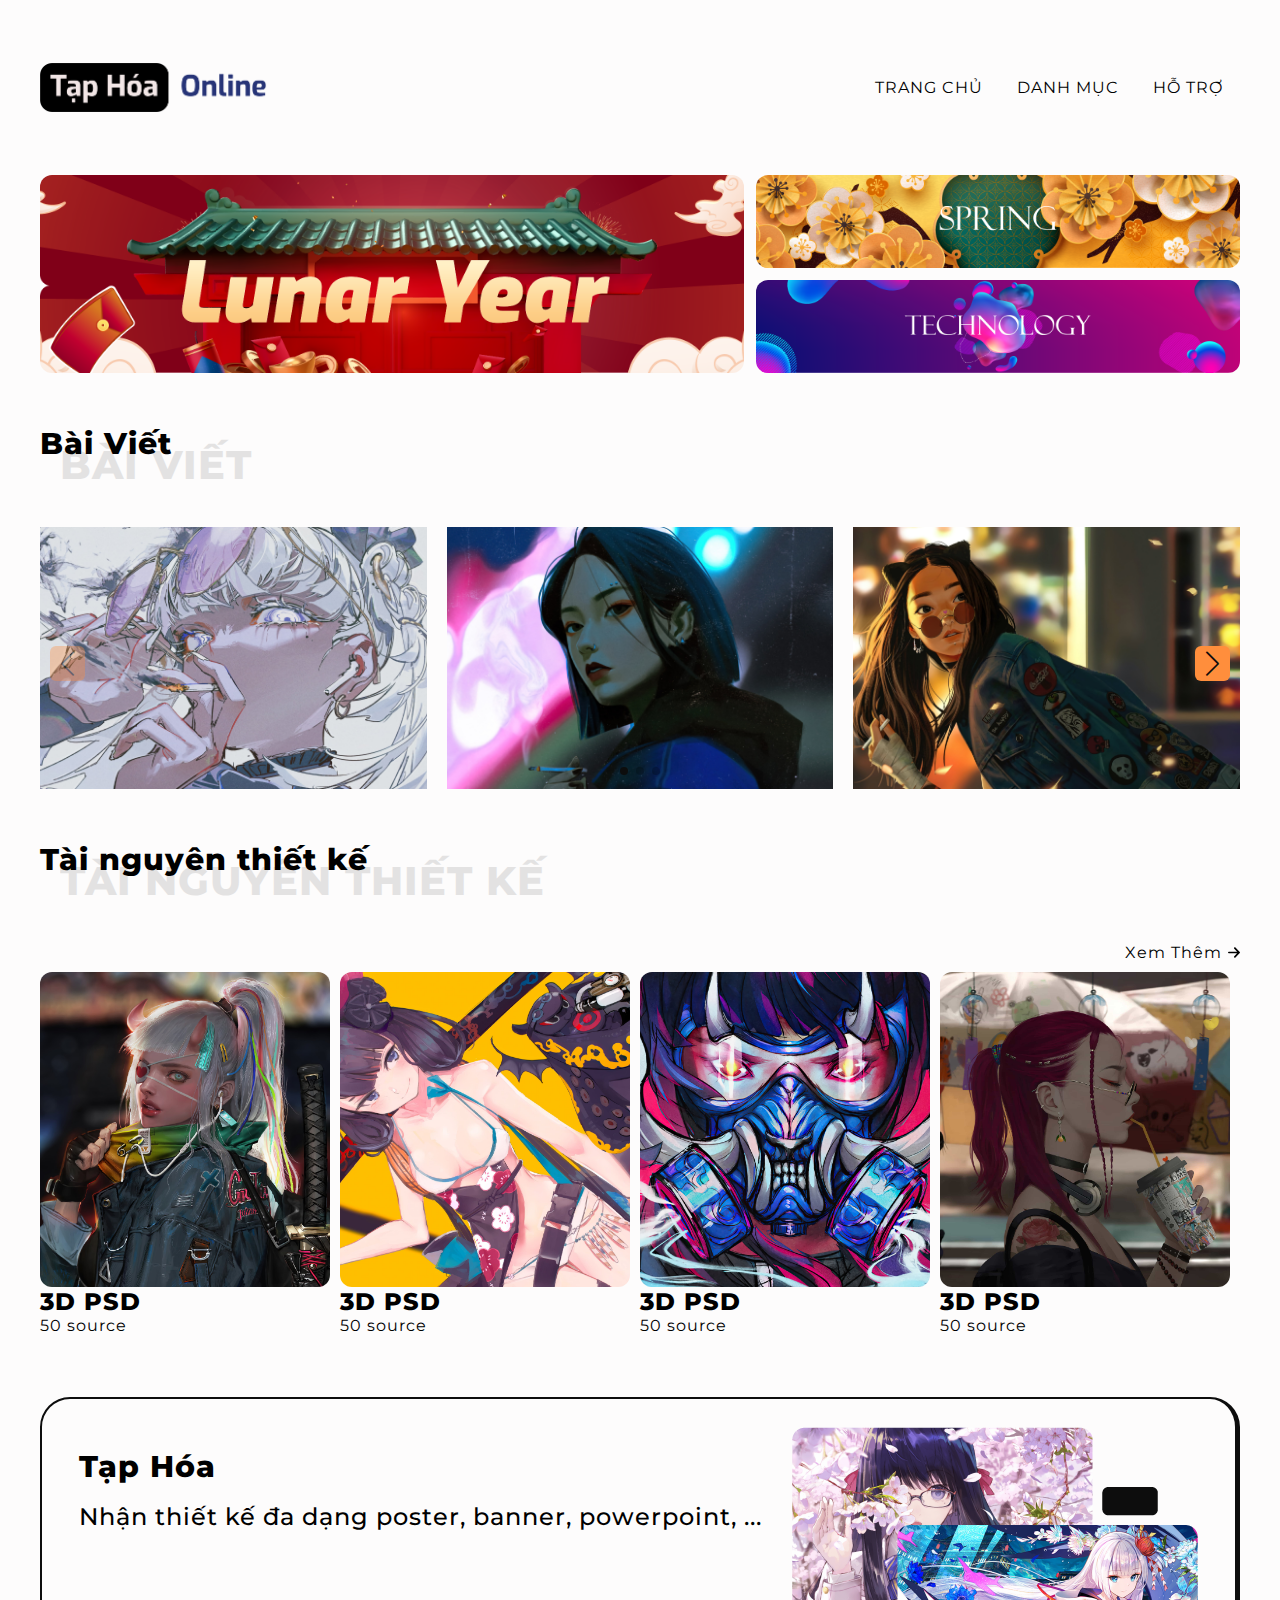
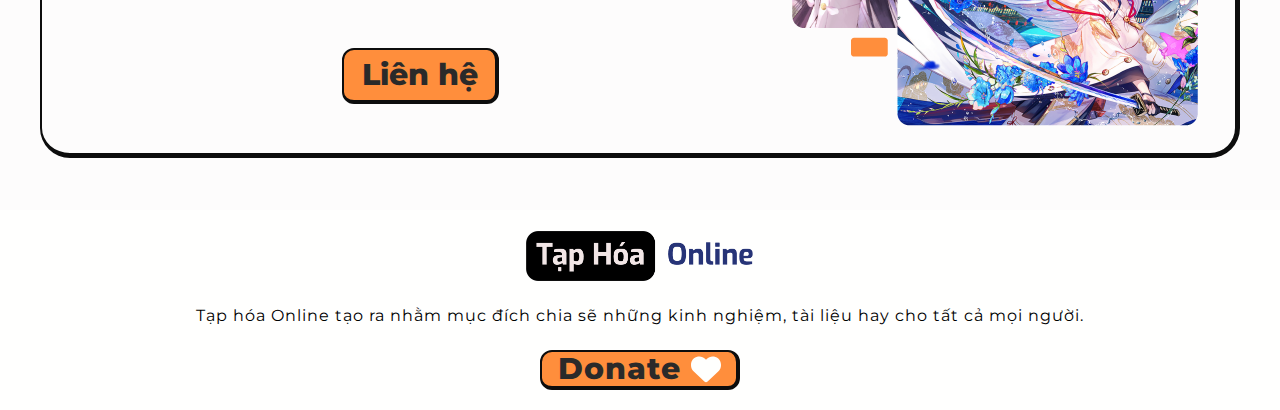
==== index.html @ d902f0c8 "up 2" ====
<!DOCTYPE html>
<html lang="en">
<head>
    <meta charset="UTF-8">
    <meta http-equiv="X-UA-Compatible" content="IE=edge">
    <meta name="viewport" content="width=device-width, initial-scale=1.0">
    <link rel="stylesheet" href="./css/index.css">
    <link rel="stylesheet" href="./css/swiper-bundle.min.css">
    <link rel="Icon" href="./img/web-TapHoa/logo-TapHoa.png" type="image/png">
    <title>Tạp Hóa Online</title>
</head>
<body>
    <!-- header -->
    <header class="header container">
        <nav class="header__navbar">

            <a href="./index.html">
                <div class="logo">
                    <img src="./img/web-TapHoa/web-logo-TapHoa.png" alt="">
                </div>
            </a> 

            <div class="nav__menu">
                <ul class="menu__list">
                    <li class="nav__link current">
                        <a href="./index.html">Trang chủ</a>
                    </li>
                    <li class="nav__link">
                        <a href="#">Danh mục</a>
                    </li>
                    <li class="nav__link">
                        <a href="#">Hỗ trợ</a>
                    </li>
                </ul>
            </div>
            
        </nav>
    </header>
    
    <!-- banners -->
    <section class="banners container">
        <div class="banner__menu">
            <div class="banner__item--left">
                <a href="#" id="banner-l""><img  src="./img/Banners/banners__ads/banner__lunarYear.png" alt=""></a>
            </div>
            <div class="banner__item--right">
                <div class="banner__item">
                    <a href="#" class="banner--right"><img id="banner--right" src="./img/Banners/banners__ads/banner__Spring.png" alt="" style="margin-bottom: 12px;"></a>
                </div>
                <div class="banner__item">
                    <a href="#" class="banner--right"><img id="banner--right" src="./img/Banners/banners__ads/banner__Technology.png" alt=""></a>
                </div>
            </div>
        </div>
    </section>

    <div class="post container Pdt-big">
        <h2 class="title Mgb-big" data-name="Bài Viết">Bài Viết</h2>

        <div class="posts swiper swiper mySwiper">
            <div class="swiper-wrapper">
                <div class="post__link swiper-slide">
                    <a href="./github_newbie.html" class="post__links">
                        <img src="./img/Banners/banners__post/banner (11).jpg" alt="">
                    </a>
                </div>
                <div class="post__link swiper-slide">
                    <a href="./github_newbie.html" class="post__links">
                        <img src="./img/Banners/banners__post/banner (12).jpg" alt="">
                    </a>
                </div>
                <div class="post__link swiper-slide">
                    <a href="./github_newbie.html" class="post__links">
                        <img src="./img/Banners/banners__post/banner (13).jpg" alt="">
                    </a>
                </div>
                <div class="post__link swiper-slide">
                    <a href="./github_newbie.html" class="post__links">
                        <img src="./img/Banners/banners__post/banner (14).jpg" alt="">
                    </a>
                </div>
                <div class="post__link swiper-slide">
                    <a href="./github_newbie.html" class="post__links">
                        <img src="./img/Banners/banners__post/banner (15).jpg" alt="">
                    </a>
                </div>
            </div>
            
            
            <div class="swiper-button-prev swiper-controls"></div>
            <div class="swiper-button-next swiper-controls"></div>
            
            <div class="swiper-pagination"></div>
        </div>
    </div>

    <div class="source__design container Pdt-big">
        <h2 class="title Mgb-big" data-name="Tài nguyên thiết kế">Tài nguyên thiết kế</h2>
        
        <div class="btn__viewMore Pdb-min">
            <a href="#" class="viewMore__text">Xem Thêm<svg class="viewMore__icon" xmlns="http://www.w3.org/2000/svg" viewBox="0 0 448 512"><path d="M438.6 278.6c12.5-12.5 12.5-32.8 0-45.3l-160-160c-12.5-12.5-32.8-12.5-45.3 0s-12.5 32.8 0 45.3L338.8 224 32 224c-17.7 0-32 14.3-32 32s14.3 32 32 32l306.7 0L233.4 393.4c-12.5 12.5-12.5 32.8 0 45.3s32.8 12.5 45.3 0l160-160z"/></svg></a>
        </div>

        <div class="sources">
            <div class="source__wrapper">
                <a href="#" class="source Pdb-min">
                    <div class="source__link Pdb-26">
                        <img class="Bdr-min" src="./img/Banners/banners__post/banner (7).jpg" alt="">
                    </div>
                    <div class="source__title">
                        <span class="title__source--link">3D PSD</span>
                        <span class="title__description">50 source</span>
                    </div>
                </a>
                <a href="#" class="source Pdb-min">
                    <div class="source__link Pdb-26">
                        <img class="Bdr-min" src="./img/Banners/banners__post/banner (6).jpg" alt="">
                    </div>
                    <div class="source__title">
                        <span class="title__source--link">3D PSD</span>
                        <span class="title__description">50 source</span>
                    </div>
                </a>
                <a href="#" class="source Pdb-min">
                    <div class="source__link Pdb-26">
                        <img class="Bdr-min" src="./img/Banners/banners__post/banner (2).jpg" alt="">
                    </div>
                    <div class="source__title">
                        <span class="title__source--link">3D PSD</span>
                        <span class="title__description">50 source</span>
                    </div>
                </a>
                <a href="#" class="source Pdb-min">
                    <div class="source__link Pdb-26">
                        <img class="Bdr-min" src="./img/Banners/banners__post/banner (3).jpg" alt="">
                    </div>
                    <div class="source__title">
                        <span class="title__source--link">3D PSD</span>
                        <span class="title__description">50 source</span>
                    </div>
                </a>
            </div>
        </div>
    </div>
    
    <div class="oder__design container Mgt-big">
        <div class="oder__content">
            <div class="oder__wrapper">
                <div class="substance Mgb-big">
                    <span class="substance__title">Tạp Hóa</span>
                    <span class="substance__description">Nhận thiết kế đa dạng poster, banner, powerpoint, ...</span>
                </div>
                
                <button class="btn__oder Bdr-min ">
                    <a href="#" class="btn__oder--text">Liên hệ</a>
                </button>
            </div>
            <div class="oder__image">
                <div class="order__image">
                    <img src="./img/web-TapHoa/oder__image.png" alt="">
                </div>
            </div>
        </div>

    </div>
    <footer>
        <div class="footer Mgt-big">
            <div class="footer__wrapper">
                <a href="#" class="logo Pdb-midle">
                    <img src="./img/web-TapHoa/web-logo-TapHoa.png" alt="">
                </a>
                <div class="footer__title Pdb-midle">
                    <span>Tạp hóa Online tạo ra nhằm mục đích chia sẽ những kinh nghiệm, tài liệu hay cho tất cả mọi người.</span>
                </div>
                <a href="#" class="btn__donate btn__donate--select Bdr-min">
                    <span class="btn__donate--text">Donate</span>
                    <i class="footer__icon">
                        <svg class="footer__icon--link" xmlns="http://www.w3.org/2000/svg" viewBox="0 0 512 512"><path d="M47.6 300.4L228.3 469.1c7.5 7 17.4 10.9 27.7 10.9s20.2-3.9 27.7-10.9L464.4 300.4c30.4-28.3 47.6-68 47.6-109.5v-5.8c0-69.9-50.5-129.5-119.4-141C347 36.5 300.6 51.4 268 84L256 96 244 84c-32.6-32.6-79-47.5-124.6-39.9C50.5 55.6 0 115.2 0 185.1v5.8c0 41.5 17.2 81.2 47.6 109.5z"/></svg>
                    </i>
                </a href="#">
            </div>
        </div>
    </footer>
    <!-- Swiper JS -->
    <script src="./js/swiper-bundle.min.js"></script>
    
    <script src="./js/main.js"></script>
</html>
---- css/index.css ----
:root{
    --primary: #0D0D0D;
    --secondary: #FF8E3C;
    --paragraph: #2A2A2A;
    --background:#FDFCFC;
    --background-white:#FFFFFE;
    --font-size-xsm: 1.2rem;
    --font-size-sm: 1.6rem;
    --font-size-md: 2.4rem;
    --font-size-lg: 3rem;
    --font-size-xl: 4rem;
    --gap: 2rem;
    --margin-sm: 2rem;
    --margin-md: 3rem;
    --item-min-hight-sm: 20rem;
    --item-min-hghit-md: 30rem;
}
/* scrolbar */
body::-webkit-scrollbar {
    width: 10px;
}
body::-webkit-scrollbar-thumb{
    background-color: var(--secondary);
    border-radius: 100rem;
}
body::-webkit-scrollbar-track {
    background-color: var(--paragraph);
}

/* base css */
@font-face {
    font-family: 'Montserrat';
    src: url('../fonts/Montserrat-Black.woff2') format('woff2'),
        url('../fonts/Montserrat-Black.woff') format('woff');
    font-weight: 900;
    font-style: normal;
    font-display: swap;
}

@font-face {
    font-family: 'Montserrat';
    src: url('../fonts/Montserrat-BoldItalic.woff2') format('woff2'),
        url('../fonts/Montserrat-BoldItalic.woff') format('woff');
    font-weight: bold;
    font-style: italic;
    font-display: swap;
}

@font-face {
    font-family: 'Montserrat';
    src: url('../fonts/Montserrat-Bold.woff2') format('woff2'),
        url('../fonts/Montserrat-Bold.woff') format('woff');
    font-weight: bold;
    font-style: normal;
    font-display: swap;
}

@font-face {
    font-family: 'Montserrat';
    src: url('../fonts/Montserrat-BlackItalic.woff2') format('woff2'),
        url('../fonts/Montserrat-BlackItalic.woff') format('woff');
    font-weight: 900;
    font-style: italic;
    font-display: swap;
}

@font-face {
    font-family: 'Montserrat';
    src: url('../fonts/Montserrat-ExtraLight.woff2') format('woff2'),
        url('../fonts/Montserrat-ExtraLight.woff') format('woff');
    font-weight: 200;
    font-style: normal;
    font-display: swap;
}

@font-face {
    font-family: 'Montserrat';
    src: url('../fonts/Montserrat-ExtraLightItalic.woff2') format('woff2'),
        url('../fonts/Montserrat-ExtraLightItalic.woff') format('woff');
    font-weight: 200;
    font-style: italic;
    font-display: swap;
}

@font-face {
    font-family: 'Montserrat';
    src: url('../fonts/Montserrat-Italic.woff2') format('woff2'),
        url('../fonts/Montserrat-Italic.woff') format('woff');
    font-weight: normal;
    font-style: italic;
    font-display: swap;
}

@font-face {
    font-family: 'Montserrat';
    src: url('../fonts/Montserrat-ExtraBoldItalic.woff2') format('woff2'),
        url('../fonts/Montserrat-ExtraBoldItalic.woff') format('woff');
    font-weight: bold;
    font-style: italic;
    font-display: swap;
}

@font-face {
    font-family: 'Montserrat';
    src: url('../fonts/Montserrat-ExtraBold.woff2') format('woff2'),
        url('../fonts/Montserrat-ExtraBold.woff') format('woff');
    font-weight: bold;
    font-style: normal;
    font-display: swap;
}

@font-face {
    font-family: 'Montserrat';
    src: url('../fonts/Montserrat-Light.woff2') format('woff2'),
        url('../fonts/Montserrat-Light.woff') format('woff');
    font-weight: 300;
    font-style: normal;
    font-display: swap;
}

@font-face {
    font-family: 'Montserrat';
    src: url('../fonts/Montserrat-SemiBold.woff2') format('woff2'),
        url('../fonts/Montserrat-SemiBold.woff') format('woff');
    font-weight: 600;
    font-style: normal;
    font-display: swap;
}

@font-face {
    font-family: 'Montserrat';
    src: url('../fonts/Montserrat-MediumItalic.woff2') format('woff2'),
        url('../fonts/Montserrat-MediumItalic.woff') format('woff');
    font-weight: 500;
    font-style: italic;
    font-display: swap;
}

@font-face {
    font-family: 'Montserrat';
    src: url('../fonts/Montserrat-LightItalic.woff2') format('woff2'),
        url('../fonts/Montserrat-LightItalic.woff') format('woff');
    font-weight: 300;
    font-style: italic;
    font-display: swap;
}

@font-face {
    font-family: 'Montserrat';
    src: url('../fonts/Montserrat-Medium.woff2') format('woff2'),
        url('../fonts/Montserrat-Medium.woff') format('woff');
    font-weight: 500;
    font-style: normal;
    font-display: swap;
}

@font-face {
    font-family: 'Montserrat';
    src: url('../fonts/Montserrat-Regular.woff2') format('woff2'),
        url('../fonts/Montserrat-Regular.woff') format('woff');
    font-weight: normal;
    font-style: normal;
    font-display: swap;
}

@font-face {
    font-family: 'Montserrat';
    src: url('../fonts/Montserrat-ThinItalic.woff2') format('woff2'),
        url('../fonts/Montserrat-ThinItalic.woff') format('woff');
    font-weight: 100;
    font-style: italic;
    font-display: swap;
}

@font-face {
    font-family: 'Montserrat';
    src: url('../fonts/Montserrat-Thin.woff2') format('woff2'),
        url('../fonts/Montserrat-Thin.woff') format('woff');
    font-weight: 100;
    font-style: normal;
    font-display: swap;
}

@font-face {
    font-family: 'Montserrat';
    src: url('../fonts/Montserrat-SemiBoldItalic.woff2') format('woff2'),
        url('../fonts/Montserrat-SemiBoldItalic.woff') format('woff');
    font-weight: 600;
    font-style: italic;
    font-display: swap;
}


/* base style in css */
* {
    box-sizing: border-box;
    margin: 0;
    padding: 0;
}
html {
    position: relative;
    font-size: 62.5%;
    font-family: 'Montserrat', sans-serif;
    height: 100%;
}
::selection {
    color: var(--secondary);
    background: var(--background-white);
}
.container {
    max-width: 120rem;
    margin: 0 auto;
}
body {
    font-size: var(--font-size-sm);
    letter-spacing: 1px;
    background-color: var(--background);
}
a {
    text-decoration: none;
    color: inherit;
}
h1, h2, h3, h4, a, img, .btn__donate--select {
    -webkit-user-select: none;
    -ms-user-select: none;
    user-select: none;
}
img {
    max-height: 100%;
    display: block;
}
ul {
    list-style: none;
}
input, button {
    font: inherit;
    color: inherit;
    border: none;
    background-color: transparent;
    outline: none;
}
i {
    font-size: var(--font-size-md);
}
/* swiper */
.swiper {
    width: 100%;
    height: 100%;
}

.swiper-slide {
    text-align: center;
    font-size: 18px;
    background: #fff;

    /* Center slide text vertically */
    display: -webkit-box;
    display: -ms-flexbox;
    display: -webkit-flex;
    display: flex;
    -webkit-box-pack: center;
    -ms-flex-pack: center;
    -webkit-justify-content: center;
    justify-content: center;
    -webkit-box-align: center;
    -ms-flex-align: center;
    -webkit-align-items: center;
    align-items: center;
}
.swiper-slide img {
    display: block;
    width: 100%;
    height: 100%;
    object-fit: cover;
}

.swiper-controls{
    width: 3.5rem;
    height: 3.5rem;
    border-radius: 6px;
    background-color: var(--secondary);
}

.swiper-controls::after{
    color: var(--thirdary-color);
}
.swiper-pagination-bullet{
    background-color: var(--primary);
}
/* close swiper */

/* boostrap self */
.Pdt-big {
    padding-top: 52px;
}
.Mgt-big{
    margin-top: 52px;
}
.Pdb-min {
    padding-bottom: 10px;
}
.Pdb-midle{
    padding-bottom: 25px;
}
.Mgb-big {
    margin-bottom: 6.5rem;
}
.Bdr-min{
    border-radius: 12px;
}

/* close base css */

/* header */
.header {
    position: sticky;
    position: -webkit-sticky;
    top:0;
    left: 0;
    width: 100%;
    background-color: var(--background);
    z-index: 999;
}
.header__navbar {
    display: flex;
    align-items: center;
    justify-content: space-between;
    margin-top: 53px;
    padding: 10px 0 10px 0;
}
/* logo */
.logo img {
    max-width: 227.32px;
}
/* menu */
.menu__list{
    display: flex;
    position: relative;
}
.nav__link{
    display: block;
    text-decoration: none;
    text-transform: uppercase;
    font-weight: 800px;
    padding: 7px;
    margin: 0 10px;
}
.nav__link:hover{
    color: var(--secondary);
}
/* banner */
.banners {
    display: flex;
    align-self: center;
    padding-top: 53px;
}
.banner__menu{
    display: flex;
    max-height: 283px;
}
.banner__item--left{
    width: 704px;
}
.banner__item--left img{
    max-width: 100%;
    height: 100%;
    background-position: center;
}
.banner__item--right{
    padding-left: 12px;
}
.banner__item--right img {
    max-width: 484px;
}
.banner__item--left img, 
.banner__item--right img{
    border-radius: 12px;
    object-fit: cover;
}
/* post */
.title {
    position: relative;
    font-size: var(--font-size-lg);
}
h2:after {
    content: attr(data-name);
    font-size: var(--font-size-xl);
    text-transform: uppercase;
    opacity: .1;
    color: var(--primary);
    position: absolute;
    top: 1.5rem;
    left: 2rem;
}

/* content post */
.posts{
    display: flex;
    height: 262px;
}
.post__link {
    border-radius: 12px;
}
.post__link img {
    height: 262px;
    width: 100%;
    object-fit: cover;
}

/* source design */
.sources {
    position: relative;
    /* height: 386px; */
}
.source__wrapper{
    display: grid;
    grid-template-columns: repeat(4,1fr);
    width: 100%;
}
.source__link img{
    width: 290px; 
    height: 315px;
    object-fit: cover;
}
/* btn viewMore */
.btn__viewMore {
    display: flex;
    justify-content: flex-end;
    font-size:var(--font-size-sm);
}
.viewMore__text{
    display: contents;
}
.viewMore__icon {
    margin-left: 6px;
    max-width: var(--font-size-xsm);
}
/* source design post */
.source__title{
    display: grid;
}
.title__source--link{
    font-weight: bold;
    font-size: var(--font-size-md);
}
.title__description{
    font-size: var(--font-size-sm);
}

/* oder design */
.oder__design {
    display: flex;
    height: 361px;
    justify-content: center;
    align-items: center;
    border: solid;
    border-color: var(--primary);
    border-width: 2px 5px 5px 2px;
    border-radius: 30px;
}
.oder__content{
    display: flex;
    justify-content: center;
    height: 299px;
}
.oder__wrapper{
    display: grid;
    margin-right: 3rem;
    align-items: center;
    justify-items: center;
}
.substance{
    display: grid;
    height: 89px;
}
.substance__description,.substance__title {
    width: 100%;
}
.substance__title{
    font-size: var(--font-size-lg);
    margin-bottom: 10px;
    line-height: 3.5rem;
    font-weight: 700;
}
.substance__description{
    font-size: var(--font-size-md);
    font-weight: 500;
}
/* button order  */
.btn__oder {
    display: flex;
    background-color: var(--secondary);
    border: solid var(--primary);
    border-width: 2px 4px 4px 2px;
    width: 157px;
    height: 56px;
    align-self: center;
    justify-content: center;
    align-items: center;
}
.btn__oder--text{
    color: var(--paragraph);
    font-size: var(--font-size-lg);
    font-weight: 700;
    font-weight: bold;
}
/* footer */
.footer {
    display: flex;
    height: 200px;
    justify-content: center;
    align-items: center;
    background-color: var(--background-white);
}
.footer__wrapper{
    display: grid;
    align-items: center;
    justify-items: center;
}
.btn__donate{
    display: flex;
    width: 200px;
    height: 40px;
    border: solid var(--primary);
    border-width: 2px 4px 4px 2px;
    justify-content: center;
    align-items: center;
    background-color: var(--secondary);
}
.btn__donate--text{
    color: var(--paragraph);
    font-size: var(--font-size-lg);
    font-weight: bold;
    margin-right: 10px;
}
.footer__icon{
    width: 30px;
    height: 30px;
}
.footer__icon--link{
    fill: var(--background-white);
}
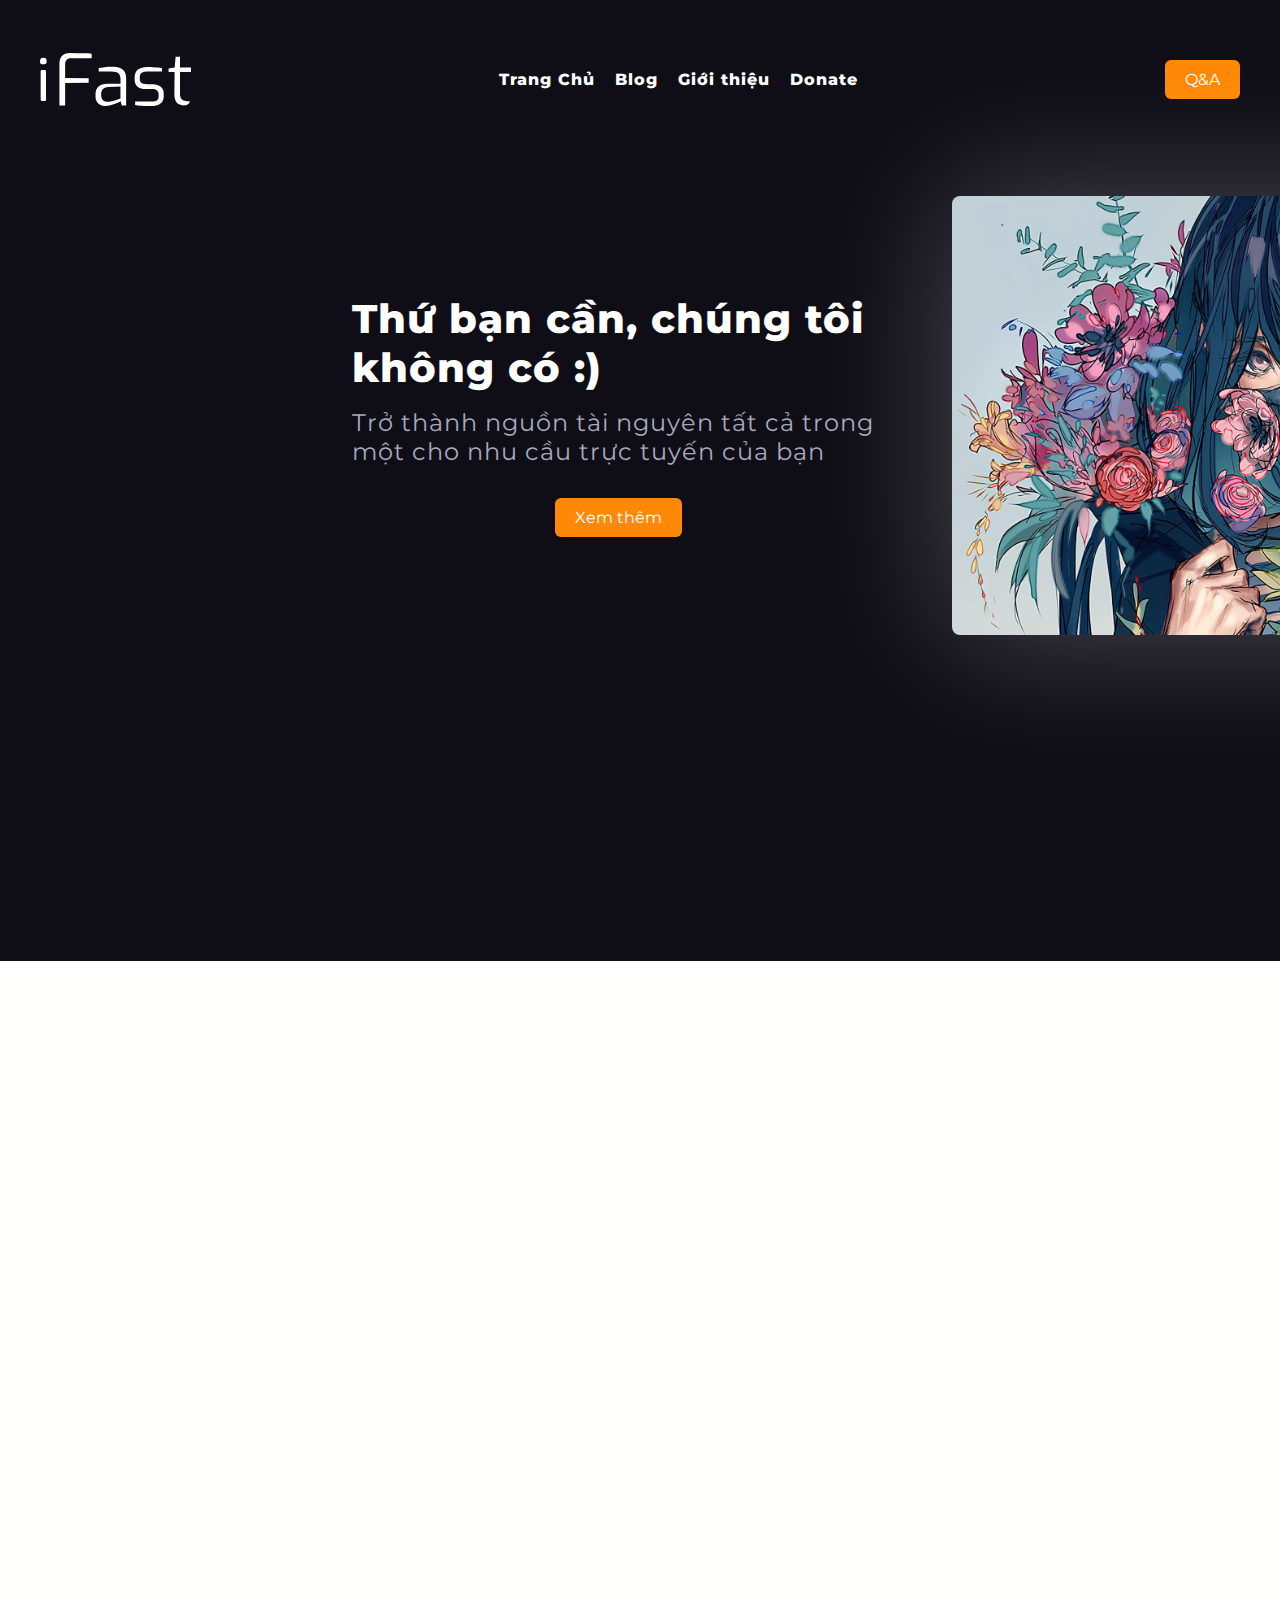
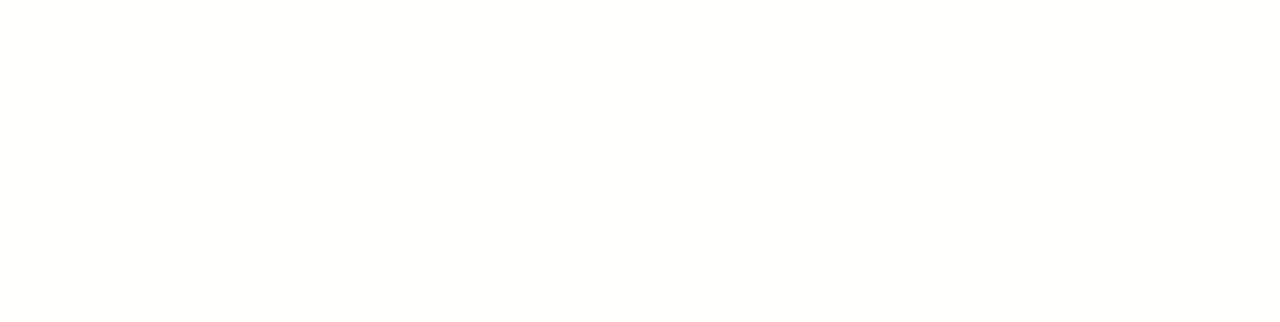
==== commit b6dbea77: "change name and design" ====
--- a/index.html
+++ b/index.html
@@ -5,184 +5,54 @@
     <meta http-equiv="X-UA-Compatible" content="IE=edge">
     <meta name="viewport" content="width=device-width, initial-scale=1.0">
     <link rel="stylesheet" href="./css/index.css">
-    <link rel="stylesheet" href="./css/swiper-bundle.min.css">
-    <link rel="Icon" href="./img/web-TapHoa/logo-TapHoa.png" type="image/png">
+    <link rel="Icon" href="./img/ifast/ifast-logo-mini.png" type="image/png">
     <title>Tạp Hóa Online</title>
 </head>
 <body>
     <!-- header -->
-    <header class="header container">
-        <nav class="header__navbar">
-
-            <a href="./index.html">
-                <div class="logo">
-                    <img src="./img/web-TapHoa/web-logo-TapHoa.png" alt="">
-                </div>
-            </a> 
-
-            <div class="nav__menu">
-                <ul class="menu__list">
-                    <li class="nav__link current">
-                        <a href="./index.html">Trang chủ</a>
+    <div class="bg-main-dark">
+        <div class="header container">
+            <div class="header__wrapper">
+                <a href="index.html" class="nav__logo">
+                    <img src="./img/ifast/ifast-logo.svg" alt="Logo-IFAST">
+                </a>
+                <ul class="nav__menu">
+                    <li class="nav__list">
+                        <a href="#" class="list__item current">Trang Chủ</a>
                     </li>
-                    <li class="nav__link">
-                        <a href="#">Danh mục</a>
+                    <li class="nav__list">
+                        <a href="#" class="list__item">Blog</a>
                     </li>
-                    <li class="nav__link">
-                        <a href="#">Hỗ trợ</a>
+                    <li class="nav__list">
+                        <a href="#" class="list__item">Giới thiệu</a>
+                    </li>
+                    <li class="nav__list">
+                        <a href="#" class="list__item">Donate</a>
                     </li>
                 </ul>
-            </div>
-            
-        </nav>
-    </header>
-    
-    <!-- banners -->
-    <section class="banners container">
-        <div class="banner__menu">
-            <div class="banner__item--left">
-                <a href="#" id="banner-l""><img  src="./img/Banners/banners__ads/banner__lunarYear.png" alt=""></a>
-            </div>
-            <div class="banner__item--right">
-                <div class="banner__item">
-                    <a href="#" class="banner--right"><img id="banner--right" src="./img/Banners/banners__ads/banner__Spring.png" alt="" style="margin-bottom: 12px;"></a>
-                </div>
-                <div class="banner__item">
-                    <a href="#" class="banner--right"><img id="banner--right" src="./img/Banners/banners__ads/banner__Technology.png" alt=""></a>
+                <div class="nav__QnA">
+                    <button class="btn btn__QnA">Q&A</button>
                 </div>
             </div>
         </div>
-    </section>
-
-    <div class="post container Pdt-big">
-        <h2 class="title Mgb-big" data-name="Bài Viết">Bài Viết</h2>
-
-        <div class="posts swiper swiper mySwiper">
-            <div class="swiper-wrapper">
-                <div class="post__link swiper-slide">
-                    <a href="./github_newbie.html" class="post__links">
-                        <img src="./img/Banners/banners__post/banner (11).jpg" alt="">
-                    </a>
+        <div class="home">
+            <div class="home__content--left">
+                <div class="home-content__left--wrapper">
+                    <h2 class="home-content__title">Thứ bạn cần, chúng tôi không có :)</h2>
+                    <span class="home-content__description">Trở thành nguồn tài nguyên tất cả trong một cho nhu cầu trực tuyến của bạn</span>
                 </div>
-                <div class="post__link swiper-slide">
-                    <a href="./github_newbie.html" class="post__links">
-                        <img src="./img/Banners/banners__post/banner (12).jpg" alt="">
-                    </a>
+                <button class="btn btn__viewMore">Xem thêm</button>
+            </div>
+            <div class="home__content--right">
+                <div class="home-content__image--wrapper">
+                    <img src="./img/Banners/banners__post/banner (9).jpg" alt="">
                 </div>
-                <div class="post__link swiper-slide">
-                    <a href="./github_newbie.html" class="post__links">
-                        <img src="./img/Banners/banners__post/banner (13).jpg" alt="">
-                    </a>
-                </div>
-                <div class="post__link swiper-slide">
-                    <a href="./github_newbie.html" class="post__links">
-                        <img src="./img/Banners/banners__post/banner (14).jpg" alt="">
-                    </a>
-                </div>
-                <div class="post__link swiper-slide">
-                    <a href="./github_newbie.html" class="post__links">
-                        <img src="./img/Banners/banners__post/banner (15).jpg" alt="">
-                    </a>
-                </div>
-            </div>
-            
-            
-            <div class="swiper-button-prev swiper-controls"></div>
-            <div class="swiper-button-next swiper-controls"></div>
-            
-            <div class="swiper-pagination"></div>
-        </div>
-    </div>
-
-    <div class="source__design container Pdt-big">
-        <h2 class="title Mgb-big" data-name="Tài nguyên thiết kế">Tài nguyên thiết kế</h2>
-        
-        <div class="btn__viewMore Pdb-min">
-            <a href="#" class="viewMore__text">Xem Thêm<svg class="viewMore__icon" xmlns="http://www.w3.org/2000/svg" viewBox="0 0 448 512"><path d="M438.6 278.6c12.5-12.5 12.5-32.8 0-45.3l-160-160c-12.5-12.5-32.8-12.5-45.3 0s-12.5 32.8 0 45.3L338.8 224 32 224c-17.7 0-32 14.3-32 32s14.3 32 32 32l306.7 0L233.4 393.4c-12.5 12.5-12.5 32.8 0 45.3s32.8 12.5 45.3 0l160-160z"/></svg></a>
-        </div>
-
-        <div class="sources">
-            <div class="source__wrapper">
-                <a href="#" class="source Pdb-min">
-                    <div class="source__link Pdb-26">
-                        <img class="Bdr-min" src="./img/Banners/banners__post/banner (7).jpg" alt="">
-                    </div>
-                    <div class="source__title">
-                        <span class="title__source--link">3D PSD</span>
-                        <span class="title__description">50 source</span>
-                    </div>
-                </a>
-                <a href="#" class="source Pdb-min">
-                    <div class="source__link Pdb-26">
-                        <img class="Bdr-min" src="./img/Banners/banners__post/banner (6).jpg" alt="">
-                    </div>
-                    <div class="source__title">
-                        <span class="title__source--link">3D PSD</span>
-                        <span class="title__description">50 source</span>
-                    </div>
-                </a>
-                <a href="#" class="source Pdb-min">
-                    <div class="source__link Pdb-26">
-                        <img class="Bdr-min" src="./img/Banners/banners__post/banner (2).jpg" alt="">
-                    </div>
-                    <div class="source__title">
-                        <span class="title__source--link">3D PSD</span>
-                        <span class="title__description">50 source</span>
-                    </div>
-                </a>
-                <a href="#" class="source Pdb-min">
-                    <div class="source__link Pdb-26">
-                        <img class="Bdr-min" src="./img/Banners/banners__post/banner (3).jpg" alt="">
-                    </div>
-                    <div class="source__title">
-                        <span class="title__source--link">3D PSD</span>
-                        <span class="title__description">50 source</span>
-                    </div>
-                </a>
             </div>
         </div>
     </div>
-    
-    <div class="oder__design container Mgt-big">
-        <div class="oder__content">
-            <div class="oder__wrapper">
-                <div class="substance Mgb-big">
-                    <span class="substance__title">Tạp Hóa</span>
-                    <span class="substance__description">Nhận thiết kế đa dạng poster, banner, powerpoint, ...</span>
-                </div>
-                
-                <button class="btn__oder Bdr-min ">
-                    <a href="#" class="btn__oder--text">Liên hệ</a>
-                </button>
-            </div>
-            <div class="oder__image">
-                <div class="order__image">
-                    <img src="./img/web-TapHoa/oder__image.png" alt="">
-                </div>
-            </div>
-        </div>
+    <div class="bg-main-light">
 
     </div>
-    <footer>
-        <div class="footer Mgt-big">
-            <div class="footer__wrapper">
-                <a href="#" class="logo Pdb-midle">
-                    <img src="./img/web-TapHoa/web-logo-TapHoa.png" alt="">
-                </a>
-                <div class="footer__title Pdb-midle">
-                    <span>Tạp hóa Online tạo ra nhằm mục đích chia sẽ những kinh nghiệm, tài liệu hay cho tất cả mọi người.</span>
-                </div>
-                <a href="#" class="btn__donate btn__donate--select Bdr-min">
-                    <span class="btn__donate--text">Donate</span>
-                    <i class="footer__icon">
-                        <svg class="footer__icon--link" xmlns="http://www.w3.org/2000/svg" viewBox="0 0 512 512"><path d="M47.6 300.4L228.3 469.1c7.5 7 17.4 10.9 27.7 10.9s20.2-3.9 27.7-10.9L464.4 300.4c30.4-28.3 47.6-68 47.6-109.5v-5.8c0-69.9-50.5-129.5-119.4-141C347 36.5 300.6 51.4 268 84L256 96 244 84c-32.6-32.6-79-47.5-124.6-39.9C50.5 55.6 0 115.2 0 185.1v5.8c0 41.5 17.2 81.2 47.6 109.5z"/></svg>
-                    </i>
-                </a href="#">
-            </div>
-        </div>
-    </footer>
-    <!-- Swiper JS -->
-    <script src="./js/swiper-bundle.min.js"></script>
     
     <script src="./js/main.js"></script>
 </html>
--- a/css/index.css
+++ b/css/index.css
@@ -1,19 +1,14 @@
 :root{
-    --primary: #0D0D0D;
-    --secondary: #FF8E3C;
-    --paragraph: #2A2A2A;
-    --background:#FDFCFC;
-    --background-white:#FFFFFE;
+    --primary: #0F0E17;
+    --secondary: #FF8906;
+    --teriary: #E53170;
+    --paragraph: #A7A9BE;;
+    --text:#FFFFFE;;
     --font-size-xsm: 1.2rem;
     --font-size-sm: 1.6rem;
     --font-size-md: 2.4rem;
     --font-size-lg: 3rem;
     --font-size-xl: 4rem;
-    --gap: 2rem;
-    --margin-sm: 2rem;
-    --margin-md: 3rem;
-    --item-min-hight-sm: 20rem;
-    --item-min-hghit-md: 30rem;
 }
 /* scrolbar */
 body::-webkit-scrollbar {
@@ -205,27 +200,29 @@
 }
 ::selection {
     color: var(--secondary);
-    background: var(--background-white);
+    background: var(--text);
 }
 .container {
-    max-width: 120rem;
+    max-width: 120rem !important;
     margin: 0 auto;
 }
+
 body {
     font-size: var(--font-size-sm);
     letter-spacing: 1px;
-    background-color: var(--background);
+    background-color: var(--text);
 }
 a {
     text-decoration: none;
     color: inherit;
 }
-h1, h2, h3, h4, a, img, .btn__donate--select {
+h1, h2, h3, h4, a, img, span {
     -webkit-user-select: none;
     -ms-user-select: none;
     user-select: none;
 }
 img {
+    border-radius: 8px;
     max-height: 100%;
     display: block;
 }
@@ -242,301 +239,91 @@
 i {
     font-size: var(--font-size-md);
 }
-/* swiper */
-.swiper {
+/* boostrap by yin */
+.bg-main-dark,
+.bg-main-light {
     width: 100%;
-    height: 100%;
-}
-
-.swiper-slide {
-    text-align: center;
-    font-size: 18px;
-    background: #fff;
-
-    /* Center slide text vertically */
-    display: -webkit-box;
-    display: -ms-flexbox;
-    display: -webkit-flex;
-    display: flex;
-    -webkit-box-pack: center;
-    -ms-flex-pack: center;
-    -webkit-justify-content: center;
-    justify-content: center;
-    -webkit-box-align: center;
-    -ms-flex-align: center;
-    -webkit-align-items: center;
-    align-items: center;
-}
-.swiper-slide img {
-    display: block;
-    width: 100%;
-    height: 100%;
-    object-fit: cover;
-}
-
-.swiper-controls{
-    width: 3.5rem;
-    height: 3.5rem;
+    height: 961px;
+    z-index: 99;
+}
+.bg-main-dark {
+    background-color: var(--primary);
+}
+.bg-main-light {
+    background-color: var(--text);
+}
+
+.btn {
+    color: var(--text);
+    font-size: var(--font-size-sm);
     border-radius: 6px;
+    padding: 10px 20px 10px 20px;
     background-color: var(--secondary);
 }
 
-.swiper-controls::after{
-    color: var(--thirdary-color);
-}
-.swiper-pagination-bullet{
-    background-color: var(--primary);
-}
-/* close swiper */
-
-/* boostrap self */
-.Pdt-big {
-    padding-top: 52px;
-}
-.Mgt-big{
-    margin-top: 52px;
-}
-.Pdb-min {
-    padding-bottom: 10px;
-}
-.Pdb-midle{
-    padding-bottom: 25px;
-}
-.Mgb-big {
-    margin-bottom: 6.5rem;
-}
-.Bdr-min{
-    border-radius: 12px;
-}
-
-/* close base css */
 
 /* header */
 .header {
-    position: sticky;
-    position: -webkit-sticky;
-    top:0;
-    left: 0;
-    width: 100%;
-    background-color: var(--background);
-    z-index: 999;
-}
-.header__navbar {
+    height: 106px;
+    padding-top: 53px;
+}
+.header__wrapper {
     display: flex;
+    height: 53px;
     align-items: center;
     justify-content: space-between;
-    margin-top: 53px;
-    padding: 10px 0 10px 0;
-}
-/* logo */
-.logo img {
-    max-width: 227.32px;
-}
-/* menu */
-.menu__list{
+}
+.nav__logo{
+    width: 151px;
+    height: 100%;
+}
+.nav__menu {
     display: flex;
-    position: relative;
-}
-.nav__link{
-    display: block;
-    text-decoration: none;
-    text-transform: uppercase;
-    font-weight: 800px;
-    padding: 7px;
-    margin: 0 10px;
-}
-.nav__link:hover{
+    justify-content: space-between;
+}
+.list__item{
+    cursor: pointer;
+    padding: 5px 10px 5px 10px;
+    font-weight: bold;
+    color: var(--text);
+}
+.list__item:hover {
     color: var(--secondary);
 }
-/* banner */
-.banners {
+
+
+.home {
     display: flex;
-    align-self: center;
-    padding-top: 53px;
-}
-.banner__menu{
-    display: flex;
-    max-height: 283px;
-}
-.banner__item--left{
-    width: 704px;
-}
-.banner__item--left img{
-    max-width: 100%;
-    height: 100%;
-    background-position: center;
-}
-.banner__item--right{
-    padding-left: 12px;
-}
-.banner__item--right img {
-    max-width: 484px;
-}
-.banner__item--left img, 
-.banner__item--right img{
-    border-radius: 12px;
-    object-fit: cover;
-}
-/* post */
-.title {
-    position: relative;
-    font-size: var(--font-size-lg);
-}
-h2:after {
-    content: attr(data-name);
+    width: 138rem;
+    align-items: center;
+    justify-content: space-between;
+    padding-top: 90px;
+    margin-left: 352px;
+}
+.home__content--left{
+    display: grid;
+    justify-items: center;
+}
+.home-content__left--wrapper {
+    display: grid;
+    width: 100%;
+    padding-bottom: 32px;
+}
+.home__content--left {
+    width: 532px;
+    margin-right: 68px;
+}
+.home-content__title {
     font-size: var(--font-size-xl);
-    text-transform: uppercase;
-    opacity: .1;
-    color: var(--primary);
-    position: absolute;
-    top: 1.5rem;
-    left: 2rem;
-}
-
-/* content post */
-.posts{
-    display: flex;
-    height: 262px;
-}
-.post__link {
-    border-radius: 12px;
-}
-.post__link img {
-    height: 262px;
-    width: 100%;
-    object-fit: cover;
-}
-
-/* source design */
-.sources {
-    position: relative;
-    /* height: 386px; */
-}
-.source__wrapper{
-    display: grid;
-    grid-template-columns: repeat(4,1fr);
-    width: 100%;
-}
-.source__link img{
-    width: 290px; 
-    height: 315px;
-    object-fit: cover;
-}
-/* btn viewMore */
-.btn__viewMore {
-    display: flex;
-    justify-content: flex-end;
-    font-size:var(--font-size-sm);
-}
-.viewMore__text{
-    display: contents;
-}
-.viewMore__icon {
-    margin-left: 6px;
-    max-width: var(--font-size-xsm);
-}
-/* source design post */
-.source__title{
-    display: grid;
-}
-.title__source--link{
-    font-weight: bold;
+    font-weight: bold;
+    padding-bottom: 16px;
+    color: var(--text);
+}
+.home-content__description{
     font-size: var(--font-size-md);
-}
-.title__description{
-    font-size: var(--font-size-sm);
-}
-
-/* oder design */
-.oder__design {
-    display: flex;
-    height: 361px;
-    justify-content: center;
-    align-items: center;
-    border: solid;
-    border-color: var(--primary);
-    border-width: 2px 5px 5px 2px;
-    border-radius: 30px;
-}
-.oder__content{
-    display: flex;
-    justify-content: center;
-    height: 299px;
-}
-.oder__wrapper{
-    display: grid;
-    margin-right: 3rem;
-    align-items: center;
-    justify-items: center;
-}
-.substance{
-    display: grid;
-    height: 89px;
-}
-.substance__description,.substance__title {
-    width: 100%;
-}
-.substance__title{
-    font-size: var(--font-size-lg);
-    margin-bottom: 10px;
-    line-height: 3.5rem;
-    font-weight: 700;
-}
-.substance__description{
-    font-size: var(--font-size-md);
-    font-weight: 500;
-}
-/* button order  */
-.btn__oder {
-    display: flex;
-    background-color: var(--secondary);
-    border: solid var(--primary);
-    border-width: 2px 4px 4px 2px;
-    width: 157px;
-    height: 56px;
-    align-self: center;
-    justify-content: center;
-    align-items: center;
-}
-.btn__oder--text{
     color: var(--paragraph);
-    font-size: var(--font-size-lg);
-    font-weight: 700;
-    font-weight: bold;
-}
-/* footer */
-.footer {
-    display: flex;
-    height: 200px;
-    justify-content: center;
-    align-items: center;
-    background-color: var(--background-white);
-}
-.footer__wrapper{
-    display: grid;
-    align-items: center;
-    justify-items: center;
-}
-.btn__donate{
-    display: flex;
-    width: 200px;
-    height: 40px;
-    border: solid var(--primary);
-    border-width: 2px 4px 4px 2px;
-    justify-content: center;
-    align-items: center;
-    background-color: var(--secondary);
-}
-.btn__donate--text{
-    color: var(--paragraph);
-    font-size: var(--font-size-lg);
-    font-weight: bold;
-    margin-right: 10px;
-}
-.footer__icon{
-    width: 30px;
-    height: 30px;
-}
-.footer__icon--link{
-    fill: var(--background-white);
-}+}
+.home-content__image--wrapper img {
+    width: 780px;
+    filter: drop-shadow(0px 0px 70px rgba(255, 255, 255, 0.25));
+}
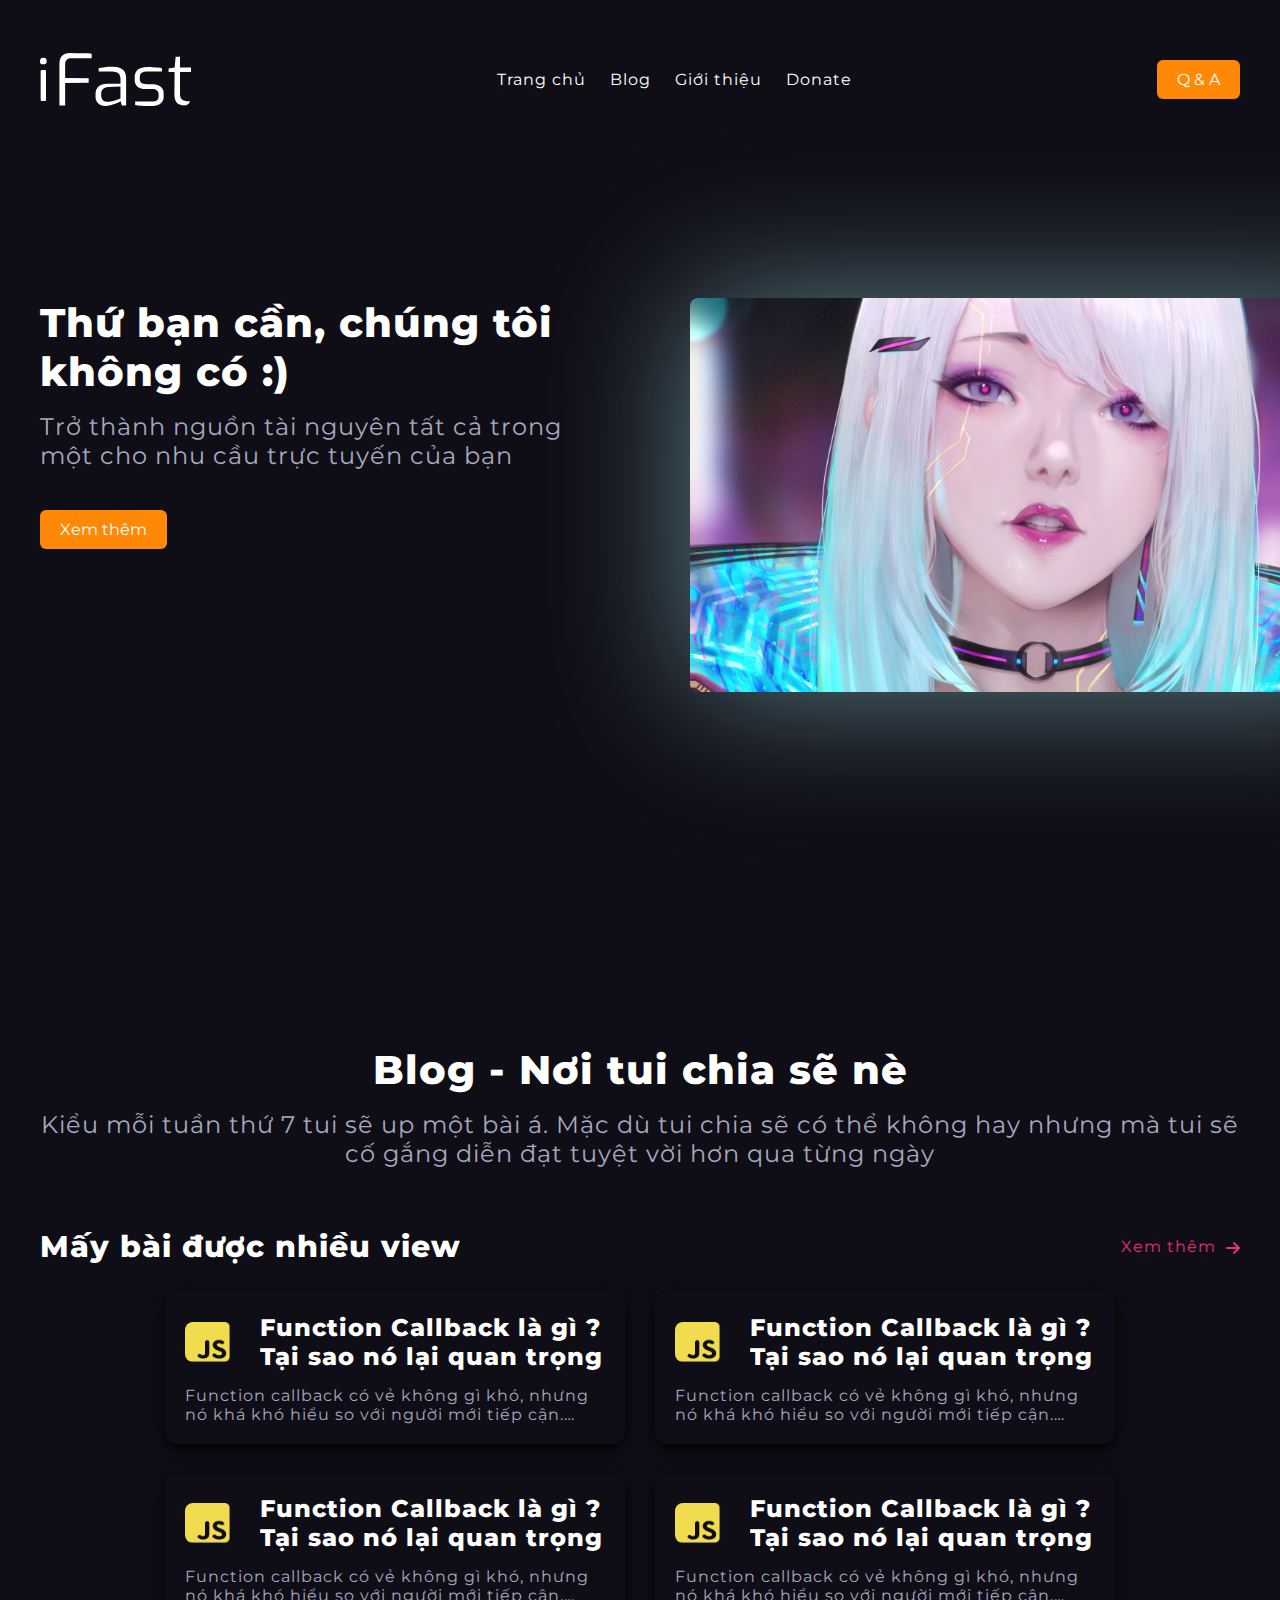
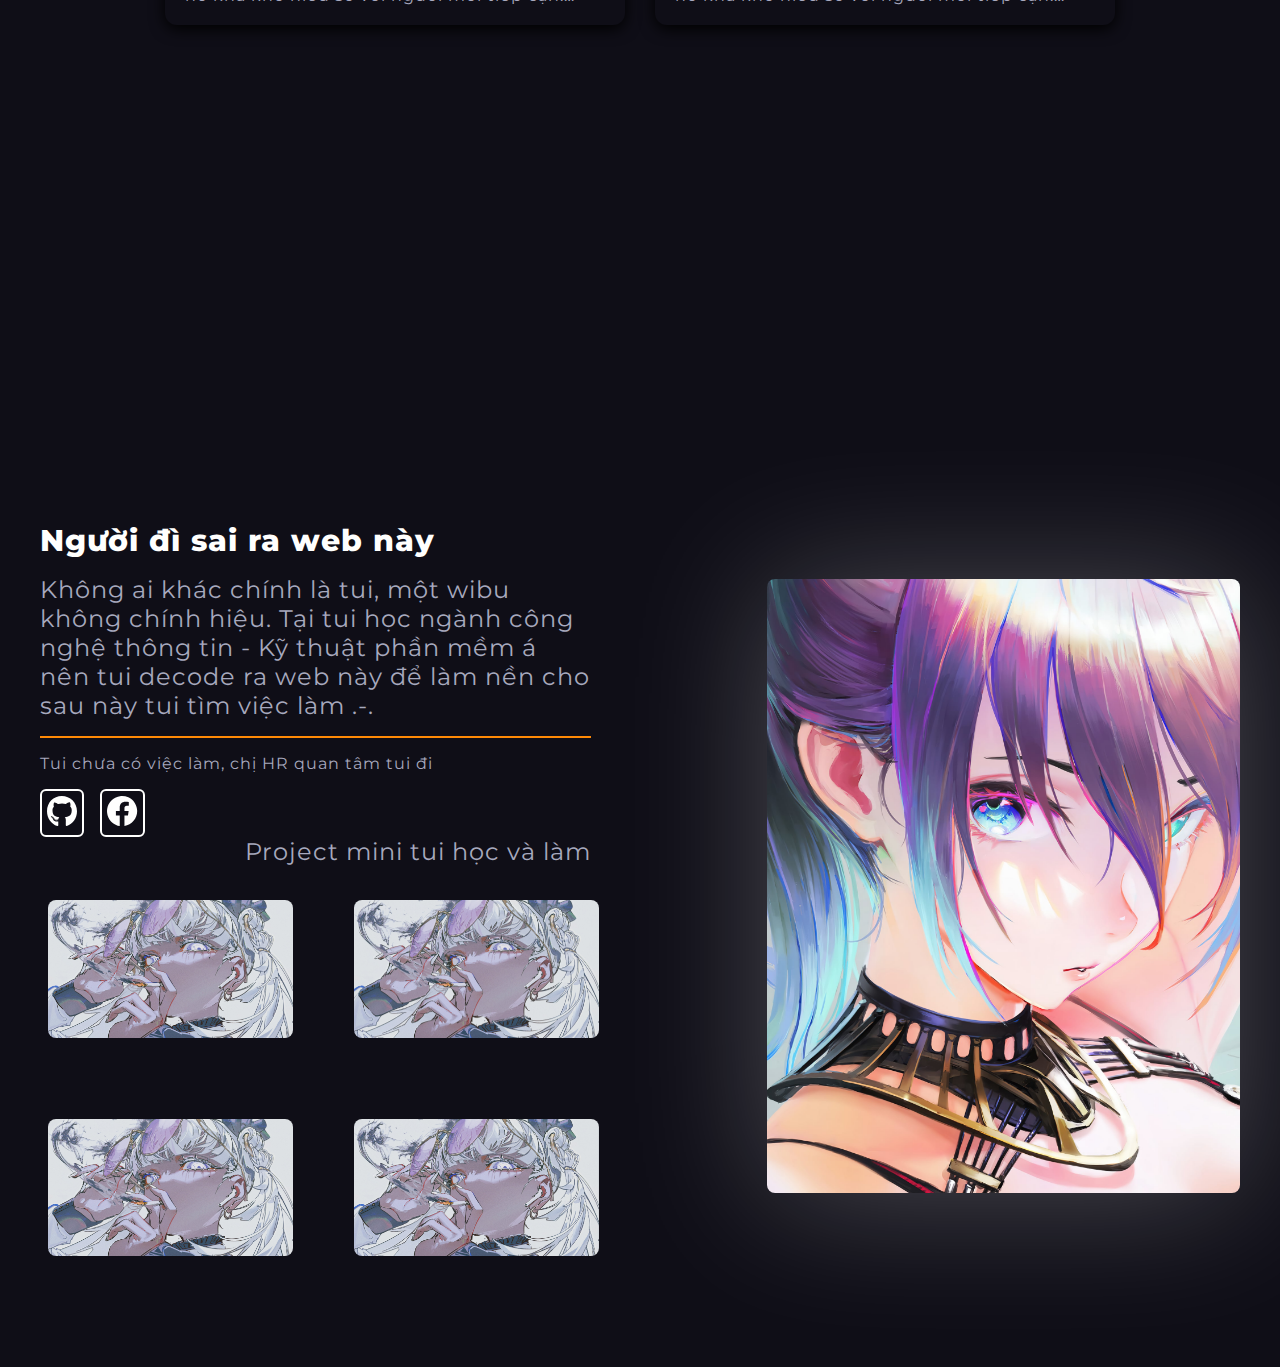
==== commit 98cdcb5c: "update file" ====
--- a/index.html
+++ b/index.html
@@ -6,53 +6,198 @@
     <meta name="viewport" content="width=device-width, initial-scale=1.0">
     <link rel="stylesheet" href="./css/index.css">
     <link rel="Icon" href="./img/ifast/ifast-logo-mini.png" type="image/png">
-    <title>Tạp Hóa Online</title>
+    <title>BlogK</title>
 </head>
 <body>
     <!-- header -->
-    <div class="bg-main-dark">
-        <div class="header container">
-            <div class="header__wrapper">
-                <a href="index.html" class="nav__logo">
-                    <img src="./img/ifast/ifast-logo.svg" alt="Logo-IFAST">
+    <header>
+        <div class="nav container">
+            <div class="nav__wrapper">
+                <a href="index.html" class="logo">
+                    <img src="./img/ifast/ifast-logo.svg" alt="logo">
                 </a>
-                <ul class="nav__menu">
-                    <li class="nav__list">
-                        <a href="#" class="list__item current">Trang Chủ</a>
-                    </li>
-                    <li class="nav__list">
-                        <a href="#" class="list__item">Blog</a>
-                    </li>
-                    <li class="nav__list">
-                        <a href="#" class="list__item">Giới thiệu</a>
-                    </li>
-                    <li class="nav__list">
-                        <a href="#" class="list__item">Donate</a>
-                    </li>
-                </ul>
-                <div class="nav__QnA">
-                    <button class="btn btn__QnA">Q&A</button>
-                </div>
-            </div>
-        </div>
-        <div class="home">
-            <div class="home__content--left">
-                <div class="home-content__left--wrapper">
-                    <h2 class="home-content__title">Thứ bạn cần, chúng tôi không có :)</h2>
-                    <span class="home-content__description">Trở thành nguồn tài nguyên tất cả trong một cho nhu cầu trực tuyến của bạn</span>
-                </div>
-                <button class="btn btn__viewMore">Xem thêm</button>
-            </div>
-            <div class="home__content--right">
-                <div class="home-content__image--wrapper">
-                    <img src="./img/Banners/banners__post/banner (9).jpg" alt="">
-                </div>
-            </div>
+                <div class="nav__section">
+                    <div class="nav__wrapper">
+                        <ul class="nav__list">
+                            <li class="list__section">
+                                <a href="#" class="list__item">Trang chủ</a>
+                            </li>
+                            <li class="list__section">
+                                <a href="#" class="list__item">Blog</a>
+                            </li>
+                            <li class="list__section">
+                                <a href="#" class="list__item">Giới thiệu</a>
+                            </li>
+                            <li class="list__section">
+                                <a href="#" class="list__item">Donate</a>
+                            </li>
+                        </ul>
+                    </div>
+                </div>
+                <a href="#" class="qna">
+                    <button class="btn btn__qna">Q & A</button>
+                </a>
+            </div>
+        </div>
+    </header>
+    <div class="home container">
+        
+        <div class="home__content">
+            <div class="home__content--text">
+                <h2 class="title">Thứ bạn cần, chúng tôi không có :)</h2>
+                <span class="subtitle">Trở thành nguồn tài nguyên tất cả trong một cho nhu cầu trực tuyến của bạn</span>
+            </div>
+            <button class="btn btn__viewMore">Xem thêm</button>
+        </div>
+        <div class="home__image">
+            <img src="./img/Banners/banners__post/banner (18).jpg" alt="">
         </div>
     </div>
-    <div class="bg-main-light">
-
+    <div class="blog container">
+        <div class="blog__content">
+            <div class="blog__content--text">
+                <h2 class="title">Blog - Nơi tui chia sẽ nè</h2>
+                <span class="subtitle">Kiểu mỗi tuần thứ 7 tui sẽ up một bài á. Mặc dù tui chia sẽ có thể không hay nhưng mà tui sẽ cố gắng diễn đạt tuyệt vời hơn qua từng ngày</span>
+            </div>
+        </div>
+        <div class="blog__title">
+            <span class="box__title">Mấy bài được nhiều view</span>
+            <a href="#" class="btn__viewMore--blog">
+                <span class="btn__viewMore--text">Xem thêm</span>
+                <div class="icon__viewMore">
+                    <svg xmlns="http://www.w3.org/2000/svg" viewBox="0 0 448 512"><path d="M438.6 278.6c12.5-12.5 12.5-32.8 0-45.3l-160-160c-12.5-12.5-32.8-12.5-45.3 0s-12.5 32.8 0 45.3L338.8 224 32 224c-17.7 0-32 14.3-32 32s14.3 32 32 32l306.7 0L233.4 393.4c-12.5 12.5-12.5 32.8 0 45.3s32.8 12.5 45.3 0l160-160z"/></svg>
+                </div>
+            </a>
+        </div>
+        <div class="boxs container">
+            <div class="box">
+                <div class="box-wrapper">
+                    <a href="#" class="box-item-selector">
+                        <div class="box-item">
+                            <div class="box-top">
+                                <img src="./img/Banners/banners__post/Vector.png" alt="">
+                                <span class="limit-title box__text--title">Function Callback là gì ? Tại sao nó lại quan trọng</span>
+                            </div>
+                            <span class="limit box__text--subtitle">Function callback có vẻ không gì khó, nhưng nó khá khó hiểu so với người mới tiếp cận.  Function callback được truyền dưới dạng tham số cho một hàm khác để được thực thi sau khi điều kiện nhất định được thỏa mãn. Nó được sử dụng để xử lý sự kiện và các tác vụ bất đồng bộ. </span>
+                        </div>
+                    </a>
+                    <a href="#" class="box-item-selector">
+                        <div class="box-item">
+                            <div class="box-top">
+                                <img src="./img/Banners/banners__post/Vector.png" alt="">
+                                <span class="limit-title box__text--title">Function Callback là gì ? Tại sao nó lại quan trọng</span>
+                            </div>
+                            <span class="limit box__text--subtitle">Function callback có vẻ không gì khó, nhưng nó khá khó hiểu so với người mới tiếp cận.  Function callback được truyền dưới dạng tham số cho một hàm khác để được thực thi sau khi điều kiện nhất định được thỏa mãn. Nó được sử dụng để xử lý sự kiện và các tác vụ bất đồng bộ. </span>
+                        </div>
+                    </a>
+                    <a href="#" class="box-item-selector">
+                        <div class="box-item">
+                            <div class="box-top">
+                                <img src="./img/Banners/banners__post/Vector.png" alt="">
+                                <span class="limit-title box__text--title">Function Callback là gì ? Tại sao nó lại quan trọng</span>
+                            </div>
+                            <span class="limit box__text--subtitle">Function callback có vẻ không gì khó, nhưng nó khá khó hiểu so với người mới tiếp cận.  Function callback được truyền dưới dạng tham số cho một hàm khác để được thực thi sau khi điều kiện nhất định được thỏa mãn. Nó được sử dụng để xử lý sự kiện và các tác vụ bất đồng bộ. </span>
+                        </div>
+                    </a>
+                    <a href="#" class="box-item-selector">
+                        <div class="box-item">
+                            <div class="box-top">
+                                <img src="./img/Banners/banners__post/Vector.png" alt="">
+                                <span class="limit-title box__text--title">Function Callback là gì ? Tại sao nó lại quan trọng</span>
+                            </div>
+                            <span class="limit box__text--subtitle">Function callback có vẻ không gì khó, nhưng nó khá khó hiểu so với người mới tiếp cận.  Function callback được truyền dưới dạng tham số cho một hàm khác để được thực thi sau khi điều kiện nhất định được thỏa mãn. Nó được sử dụng để xử lý sự kiện và các tác vụ bất đồng bộ. </span>
+                        </div>
+                    </a>
+                </div>
+                
+            </div>
+        </div>
     </div>
+    <div class="profile container">
+        <div class="profile--wrapper">
+            <div class="profile__content">
+                <div class="profile__content--wrapper">
+                    <h2 class="profile__title pdb-16">Người đì sai ra web này</h2>
+                    <span class="profile__subtitle pdb-16">Không ai khác chính là tui, một wibu không chính hiệu. Tại tui học ngành công nghệ thông tin - Kỹ thuật phần mềm á nên tui decode ra web này để làm nền cho sau này tui tìm việc làm .-.</span>
+                    <div class="line pdb-16"></div>
+                    <div class="profile__miniText--wrapper pdb-16 pdt-16">
+                        <span class="profile__miniText ">Tui chưa có việc làm, chị HR quan tâm tui đi</span>
+                    </div>
+                    <div class="list__icon">
+                        <a href="#" class="list__icon--select pdr-16">
+                            <div class="icon ">
+                                <svg width="30" height="30" viewBox="0 0 30 30" fill="none" xmlns="http://www.w3.org/2000/svg">
+                                    <path d="M10.035 24.1554C10.035 24.2784 9.894 24.3774 9.72 24.3774C9.546 24.3774 9.381 24.2994 9.381 24.1554C9.381 24.0114 9.519 23.9334 9.696 23.9334C9.873 23.9334 10.035 23.9994 10.035 24.1554ZM8.154 23.8764C8.112 23.9994 8.232 24.1434 8.412 24.1764C8.4447 24.1929 8.48034 24.2029 8.51688 24.2057C8.55342 24.2084 8.59016 24.204 8.62498 24.1926C8.65981 24.1811 8.69204 24.163 8.71984 24.1391C8.74764 24.1152 8.77046 24.0861 8.787 24.0534C8.826 23.9304 8.709 23.7864 8.529 23.7294C8.45975 23.7028 8.3831 23.7028 8.31384 23.7294C8.24459 23.7559 8.18764 23.8073 8.154 23.8734V23.8764ZM10.827 23.7714C10.65 23.8134 10.527 23.9334 10.548 24.0714C10.569 24.2094 10.725 24.2754 10.905 24.2334C11.085 24.1914 11.205 24.0714 11.184 23.9334C11.163 23.7954 11.001 23.7534 10.827 23.7714ZM14.805 0C6.417 0 0 6.53083 0 15.1346C0 22.0164 4.221 27.8993 10.251 29.9752C11.025 30.1162 11.298 29.6272 11.298 29.2222C11.298 28.8173 11.28 26.7173 11.28 25.4153C11.28 25.4153 7.047 26.3453 6.156 23.5674C6.156 23.5674 5.469 21.7674 4.476 21.2964C4.476 21.2964 3.09 20.3215 4.572 20.3395C5.05719 20.4092 5.51972 20.5901 5.92353 20.8679C6.32734 21.1458 6.66151 21.5132 6.9 21.9414C8.226 24.3414 10.446 23.6454 11.31 23.2374C11.3858 22.4479 11.7274 21.7075 12.279 21.1375C8.898 20.7535 5.487 20.2375 5.487 14.2826C5.487 12.5787 5.946 11.7207 6.912 10.6287C6.45823 9.25519 6.51468 7.76413 7.071 6.42883C8.34 6.02384 11.25 8.09979 11.25 8.09979C13.7331 7.39576 16.3629 7.39576 18.846 8.09979C18.846 8.09979 21.756 5.99984 23.019 6.42283C23.85 8.57678 23.319 10.2327 23.178 10.6227C24.144 11.7207 24.738 12.5787 24.738 14.2766C24.738 20.2765 21.174 20.7415 17.793 21.1315C18.351 21.6204 18.822 22.5534 18.822 24.0114C18.822 26.1113 18.804 28.6883 18.804 29.1952C18.804 29.6002 19.083 30.0952 19.851 29.9452C25.899 27.8993 30 22.0164 30 15.1346C30 6.53083 23.196 0 14.805 0ZM5.88 21.3954C5.799 21.4554 5.82 21.5994 5.922 21.7164C6.024 21.8334 6.156 21.8604 6.237 21.7794C6.318 21.6984 6.297 21.5754 6.195 21.4554C6.093 21.3354 5.958 21.3144 5.88 21.3954ZM5.226 20.8915C5.184 20.9725 5.244 21.0715 5.364 21.1344C5.38355 21.1501 5.40619 21.1614 5.43043 21.1676C5.45467 21.1739 5.47995 21.1749 5.50462 21.1706C5.52929 21.1664 5.55277 21.157 5.57352 21.143C5.59427 21.129 5.61182 21.1107 5.625 21.0895C5.667 21.0115 5.607 20.9125 5.487 20.8495C5.367 20.7865 5.268 20.8315 5.226 20.8915ZM7.2 23.0994C7.104 23.1804 7.14 23.3664 7.278 23.4864C7.416 23.6064 7.593 23.6454 7.671 23.5464C7.749 23.4474 7.716 23.2794 7.593 23.1624C7.47 23.0454 7.263 23.0004 7.2 23.0994ZM6.51 22.1994C6.414 22.2624 6.414 22.4244 6.51 22.5654C6.606 22.7064 6.771 22.7724 6.849 22.7094C6.8939 22.6555 6.91849 22.5876 6.91849 22.5174C6.91849 22.4473 6.8939 22.3793 6.849 22.3254C6.765 22.1814 6.609 22.1214 6.51 22.1994Z" fill="#FFFFFE"/>
+                                </svg>
+                            </div>
+                        </a>
+                        <a href="#" class="list__icon--select">
+                            <div class="icon">
+                                <svg width="31" height="30" viewBox="0 0 31 30" fill="none" xmlns="http://www.w3.org/2000/svg">
+                                    <path d="M30.185 14.9979C30.1669 12.1177 29.3251 9.30279 27.7588 6.88559C26.1926 4.46838 23.9674 2.54982 21.346 1.35643C18.7246 0.163051 15.8164 -0.255312 12.9649 0.150744C10.1134 0.556801 7.43763 1.77032 5.25354 3.64801C3.06945 5.5257 1.46825 7.98915 0.63902 10.7475C-0.190213 13.5058 -0.212855 16.4438 0.573769 19.2146C1.36039 21.9853 2.92343 24.4732 5.07832 26.3843C7.23322 28.2954 9.88997 29.55 12.7349 30V19.3899H8.90135V14.9979H12.7349V11.6534C12.7349 7.84701 14.9867 5.74612 18.4339 5.74612C19.5666 5.764 20.6966 5.86489 21.8146 6.04797V9.77585H19.922C18.0475 9.77585 17.4619 10.944 17.4619 12.1454V14.9979H21.6365L20.9664 19.3899H17.4498V30C21.01 29.4227 24.2478 27.5952 26.5819 24.8457C28.9159 22.0961 30.1934 18.6046 30.185 14.9979Z" fill="#FFFFFE"/>
+                                    </svg>
     
+                            </div>
+                        </a>
+                    </div>
+                </div>
+            
+                <div class="project__mini">
+                    <div class="project__content">
+                        <span class="project__title">Project mini tui học và làm</span>
+                        <div class="project__box">
+                            <div class="project__list">
+                                <div class="project__item">
+                                    <a href="#" class="pj-item__source">
+                                        <figure class="hover-img">
+                                            <img src="./img/Banners/banners__post/banner (11).jpg">
+                                            <figcaption>
+                                                <span>Management Features</span>
+                                            </figcaption>
+                                        </figure>
+                                    </a>
+                                </div>
+                                <div class="project__item">
+                                    <a href="#" class="pj-item__source">
+                                        <figure class="hover-img">
+                                            <img src="./img/Banners/banners__post/banner (11).jpg">
+                                            <figcaption>
+                                                <span>Management Features</span>
+                                            </figcaption>
+                                        </figure>
+                                    </a>
+                                </div>
+                                <div class="project__item">
+                                    <a href="#" class="pj-item__source">
+                                        <figure class="hover-img">
+                                            <img src="./img/Banners/banners__post/banner (11).jpg">
+                                            <figcaption>
+                                                <span>Management Features</span>
+                                            </figcaption>
+                                        </figure>
+                                    </a>
+                                </div>
+                                <div class="project__item">
+                                    <a href="#" class="pj-item__source">
+                                        <figure class="hover-img">
+                                            <img src="./img/Banners/banners__post/banner (11).jpg">
+                                            <figcaption>
+                                                <span>Management Features</span>
+                                            </figcaption>
+                                        </figure>
+                                    </a>
+                                </div>
+                            </div>
+                        </div>
+                    </div>
+                    
+                </div>
+            </div>
+            <div class="profile__image">
+                <img src="./img/Banners/banners__post/banner (15).jpg" alt="">
+            </div>
+        </div>
+        
+    </div>
     <script src="./js/main.js"></script>
-</html>
+</html>--- a/css/index.css
+++ b/css/index.css
@@ -1,329 +1,564 @@
-:root{
-    --primary: #0F0E17;
-    --secondary: #FF8906;
-    --teriary: #E53170;
-    --paragraph: #A7A9BE;;
-    --text:#FFFFFE;;
-    --font-size-xsm: 1.2rem;
-    --font-size-sm: 1.6rem;
-    --font-size-md: 2.4rem;
-    --font-size-lg: 3rem;
-    --font-size-xl: 4rem;
+:root {
+  --primary: #0f0e17;
+  --secondary: #ff8906;
+  --teriary: #e53170;
+  --paragraph: #a7a9be;
+  --text: #fffffe;
+  --font-size-xsm: 1.2rem;
+  --font-size-sm: 1.6rem;
+  --font-size-md: 2.4rem;
+  --font-size-lg: 3rem;
+  --font-size-xl: 4rem;
 }
 /* scrolbar */
 body::-webkit-scrollbar {
-    width: 10px;
-}
-body::-webkit-scrollbar-thumb{
-    background-color: var(--secondary);
-    border-radius: 100rem;
+  width: 10px;
+}
+body::-webkit-scrollbar-thumb {
+  background-color: var(--secondary);
+  border-radius: 100rem;
 }
 body::-webkit-scrollbar-track {
-    background-color: var(--paragraph);
+  background-color: var(--paragraph);
 }
 
 /* base css */
 @font-face {
-    font-family: 'Montserrat';
-    src: url('../fonts/Montserrat-Black.woff2') format('woff2'),
-        url('../fonts/Montserrat-Black.woff') format('woff');
-    font-weight: 900;
-    font-style: normal;
-    font-display: swap;
-}
-
-@font-face {
-    font-family: 'Montserrat';
-    src: url('../fonts/Montserrat-BoldItalic.woff2') format('woff2'),
-        url('../fonts/Montserrat-BoldItalic.woff') format('woff');
-    font-weight: bold;
-    font-style: italic;
-    font-display: swap;
-}
-
-@font-face {
-    font-family: 'Montserrat';
-    src: url('../fonts/Montserrat-Bold.woff2') format('woff2'),
-        url('../fonts/Montserrat-Bold.woff') format('woff');
-    font-weight: bold;
-    font-style: normal;
-    font-display: swap;
-}
-
-@font-face {
-    font-family: 'Montserrat';
-    src: url('../fonts/Montserrat-BlackItalic.woff2') format('woff2'),
-        url('../fonts/Montserrat-BlackItalic.woff') format('woff');
-    font-weight: 900;
-    font-style: italic;
-    font-display: swap;
-}
-
-@font-face {
-    font-family: 'Montserrat';
-    src: url('../fonts/Montserrat-ExtraLight.woff2') format('woff2'),
-        url('../fonts/Montserrat-ExtraLight.woff') format('woff');
-    font-weight: 200;
-    font-style: normal;
-    font-display: swap;
-}
-
-@font-face {
-    font-family: 'Montserrat';
-    src: url('../fonts/Montserrat-ExtraLightItalic.woff2') format('woff2'),
-        url('../fonts/Montserrat-ExtraLightItalic.woff') format('woff');
-    font-weight: 200;
-    font-style: italic;
-    font-display: swap;
-}
-
-@font-face {
-    font-family: 'Montserrat';
-    src: url('../fonts/Montserrat-Italic.woff2') format('woff2'),
-        url('../fonts/Montserrat-Italic.woff') format('woff');
-    font-weight: normal;
-    font-style: italic;
-    font-display: swap;
-}
-
-@font-face {
-    font-family: 'Montserrat';
-    src: url('../fonts/Montserrat-ExtraBoldItalic.woff2') format('woff2'),
-        url('../fonts/Montserrat-ExtraBoldItalic.woff') format('woff');
-    font-weight: bold;
-    font-style: italic;
-    font-display: swap;
-}
-
-@font-face {
-    font-family: 'Montserrat';
-    src: url('../fonts/Montserrat-ExtraBold.woff2') format('woff2'),
-        url('../fonts/Montserrat-ExtraBold.woff') format('woff');
-    font-weight: bold;
-    font-style: normal;
-    font-display: swap;
-}
-
-@font-face {
-    font-family: 'Montserrat';
-    src: url('../fonts/Montserrat-Light.woff2') format('woff2'),
-        url('../fonts/Montserrat-Light.woff') format('woff');
-    font-weight: 300;
-    font-style: normal;
-    font-display: swap;
-}
-
-@font-face {
-    font-family: 'Montserrat';
-    src: url('../fonts/Montserrat-SemiBold.woff2') format('woff2'),
-        url('../fonts/Montserrat-SemiBold.woff') format('woff');
-    font-weight: 600;
-    font-style: normal;
-    font-display: swap;
-}
-
-@font-face {
-    font-family: 'Montserrat';
-    src: url('../fonts/Montserrat-MediumItalic.woff2') format('woff2'),
-        url('../fonts/Montserrat-MediumItalic.woff') format('woff');
-    font-weight: 500;
-    font-style: italic;
-    font-display: swap;
-}
-
-@font-face {
-    font-family: 'Montserrat';
-    src: url('../fonts/Montserrat-LightItalic.woff2') format('woff2'),
-        url('../fonts/Montserrat-LightItalic.woff') format('woff');
-    font-weight: 300;
-    font-style: italic;
-    font-display: swap;
-}
-
-@font-face {
-    font-family: 'Montserrat';
-    src: url('../fonts/Montserrat-Medium.woff2') format('woff2'),
-        url('../fonts/Montserrat-Medium.woff') format('woff');
-    font-weight: 500;
-    font-style: normal;
-    font-display: swap;
-}
-
-@font-face {
-    font-family: 'Montserrat';
-    src: url('../fonts/Montserrat-Regular.woff2') format('woff2'),
-        url('../fonts/Montserrat-Regular.woff') format('woff');
-    font-weight: normal;
-    font-style: normal;
-    font-display: swap;
-}
-
-@font-face {
-    font-family: 'Montserrat';
-    src: url('../fonts/Montserrat-ThinItalic.woff2') format('woff2'),
-        url('../fonts/Montserrat-ThinItalic.woff') format('woff');
-    font-weight: 100;
-    font-style: italic;
-    font-display: swap;
-}
-
-@font-face {
-    font-family: 'Montserrat';
-    src: url('../fonts/Montserrat-Thin.woff2') format('woff2'),
-        url('../fonts/Montserrat-Thin.woff') format('woff');
-    font-weight: 100;
-    font-style: normal;
-    font-display: swap;
-}
-
-@font-face {
-    font-family: 'Montserrat';
-    src: url('../fonts/Montserrat-SemiBoldItalic.woff2') format('woff2'),
-        url('../fonts/Montserrat-SemiBoldItalic.woff') format('woff');
-    font-weight: 600;
-    font-style: italic;
-    font-display: swap;
-}
-
+  font-family: "Montserrat";
+  src: url("../fonts/Montserrat-Black.woff2") format("woff2"),
+    url("../fonts/Montserrat-Black.woff") format("woff");
+  font-weight: 900;
+  font-style: normal;
+  font-display: swap;
+}
+
+@font-face {
+  font-family: "Montserrat";
+  src: url("../fonts/Montserrat-BoldItalic.woff2") format("woff2"),
+    url("../fonts/Montserrat-BoldItalic.woff") format("woff");
+  font-weight: bold;
+  font-style: italic;
+  font-display: swap;
+}
+
+@font-face {
+  font-family: "Montserrat";
+  src: url("../fonts/Montserrat-Bold.woff2") format("woff2"),
+    url("../fonts/Montserrat-Bold.woff") format("woff");
+  font-weight: bold;
+  font-style: normal;
+  font-display: swap;
+}
+
+@font-face {
+  font-family: "Montserrat";
+  src: url("../fonts/Montserrat-BlackItalic.woff2") format("woff2"),
+    url("../fonts/Montserrat-BlackItalic.woff") format("woff");
+  font-weight: 900;
+  font-style: italic;
+  font-display: swap;
+}
+
+@font-face {
+  font-family: "Montserrat";
+  src: url("../fonts/Montserrat-ExtraLight.woff2") format("woff2"),
+    url("../fonts/Montserrat-ExtraLight.woff") format("woff");
+  font-weight: 200;
+  font-style: normal;
+  font-display: swap;
+}
+
+@font-face {
+  font-family: "Montserrat";
+  src: url("../fonts/Montserrat-ExtraLightItalic.woff2") format("woff2"),
+    url("../fonts/Montserrat-ExtraLightItalic.woff") format("woff");
+  font-weight: 200;
+  font-style: italic;
+  font-display: swap;
+}
+
+@font-face {
+  font-family: "Montserrat";
+  src: url("../fonts/Montserrat-Italic.woff2") format("woff2"),
+    url("../fonts/Montserrat-Italic.woff") format("woff");
+  font-weight: normal;
+  font-style: italic;
+  font-display: swap;
+}
+
+@font-face {
+  font-family: "Montserrat";
+  src: url("../fonts/Montserrat-ExtraBoldItalic.woff2") format("woff2"),
+    url("../fonts/Montserrat-ExtraBoldItalic.woff") format("woff");
+  font-weight: bold;
+  font-style: italic;
+  font-display: swap;
+}
+
+@font-face {
+  font-family: "Montserrat";
+  src: url("../fonts/Montserrat-ExtraBold.woff2") format("woff2"),
+    url("../fonts/Montserrat-ExtraBold.woff") format("woff");
+  font-weight: bold;
+  font-style: normal;
+  font-display: swap;
+}
+
+@font-face {
+  font-family: "Montserrat";
+  src: url("../fonts/Montserrat-Light.woff2") format("woff2"),
+    url("../fonts/Montserrat-Light.woff") format("woff");
+  font-weight: 300;
+  font-style: normal;
+  font-display: swap;
+}
+
+@font-face {
+  font-family: "Montserrat";
+  src: url("../fonts/Montserrat-SemiBold.woff2") format("woff2"),
+    url("../fonts/Montserrat-SemiBold.woff") format("woff");
+  font-weight: 600;
+  font-style: normal;
+  font-display: swap;
+}
+
+@font-face {
+  font-family: "Montserrat";
+  src: url("../fonts/Montserrat-MediumItalic.woff2") format("woff2"),
+    url("../fonts/Montserrat-MediumItalic.woff") format("woff");
+  font-weight: 500;
+  font-style: italic;
+  font-display: swap;
+}
+
+@font-face {
+  font-family: "Montserrat";
+  src: url("../fonts/Montserrat-LightItalic.woff2") format("woff2"),
+    url("../fonts/Montserrat-LightItalic.woff") format("woff");
+  font-weight: 300;
+  font-style: italic;
+  font-display: swap;
+}
+
+@font-face {
+  font-family: "Montserrat";
+  src: url("../fonts/Montserrat-Medium.woff2") format("woff2"),
+    url("../fonts/Montserrat-Medium.woff") format("woff");
+  font-weight: 500;
+  font-style: normal;
+  font-display: swap;
+}
+
+@font-face {
+  font-family: "Montserrat";
+  src: url("../fonts/Montserrat-Regular.woff2") format("woff2"),
+    url("../fonts/Montserrat-Regular.woff") format("woff");
+  font-weight: normal;
+  font-style: normal;
+  font-display: swap;
+}
+
+@font-face {
+  font-family: "Montserrat";
+  src: url("../fonts/Montserrat-ThinItalic.woff2") format("woff2"),
+    url("../fonts/Montserrat-ThinItalic.woff") format("woff");
+  font-weight: 100;
+  font-style: italic;
+  font-display: swap;
+}
+
+@font-face {
+  font-family: "Montserrat";
+  src: url("../fonts/Montserrat-Thin.woff2") format("woff2"),
+    url("../fonts/Montserrat-Thin.woff") format("woff");
+  font-weight: 100;
+  font-style: normal;
+  font-display: swap;
+}
+
+@font-face {
+  font-family: "Montserrat";
+  src: url("../fonts/Montserrat-SemiBoldItalic.woff2") format("woff2"),
+    url("../fonts/Montserrat-SemiBoldItalic.woff") format("woff");
+  font-weight: 600;
+  font-style: italic;
+  font-display: swap;
+}
 
 /* base style in css */
 * {
-    box-sizing: border-box;
-    margin: 0;
-    padding: 0;
+  box-sizing: border-box;
+  margin: 0;
+  padding: 0;
 }
 html {
-    position: relative;
-    font-size: 62.5%;
-    font-family: 'Montserrat', sans-serif;
-    height: 100%;
+  position: relative;
+  font-size: 62.5%;
+  font-family: "Montserrat", sans-serif;
+  height: 100%;
 }
 ::selection {
-    color: var(--secondary);
-    background: var(--text);
+  color: var(--secondary);
+  background: var(--text);
 }
 .container {
-    max-width: 120rem !important;
-    margin: 0 auto;
+  max-width: 120rem;
+  margin: 0 auto;
 }
 
 body {
-    font-size: var(--font-size-sm);
-    letter-spacing: 1px;
-    background-color: var(--text);
+  font-size: var(--font-size-sm);
+  letter-spacing: 1px;
+  background-color: var(--primary);
+  color: var(--text);
 }
 a {
-    text-decoration: none;
-    color: inherit;
-}
-h1, h2, h3, h4, a, img, span {
-    -webkit-user-select: none;
-    -ms-user-select: none;
-    user-select: none;
+  text-decoration: none;
+  color: inherit;
+}
+h1,
+h2,
+h3,
+h4,
+a,
+img,
+span {
+  -webkit-user-select: none;
+  -ms-user-select: none;
+  user-select: none;
 }
 img {
-    border-radius: 8px;
-    max-height: 100%;
-    display: block;
+  border-radius: 8px;
+  max-height: 100%;
+  display: block;
 }
 ul {
-    list-style: none;
-}
-input, button {
-    font: inherit;
-    color: inherit;
-    border: none;
-    background-color: transparent;
-    outline: none;
+  list-style: none;
+}
+input,
+button {
+  font: inherit;
+  color: inherit;
+  border: none;
+  background-color: transparent;
+  outline: none;
 }
 i {
-    font-size: var(--font-size-md);
+  font-size: var(--font-size-md);
 }
 /* boostrap by yin */
-.bg-main-dark,
-.bg-main-light {
+.pdr-16 {
+  padding-right: 16px;
+}
+.pdb-16 {
+  padding-bottom: 16px;
+}
+.pdt-16 {
+  padding-top: 16px;
+}
+.btn {
+  color: var(--text);
+  font-size: var(--font-size-sm);
+  border-radius: 6px;
+  padding: 10px 20px 10px 20px;
+  background-color: var(--secondary);
+}
+.title {
+  font-size: var(--font-size-xl);
+  font-weight: bold;
+  color: var(--text);
+  padding-bottom: 1.6rem;
+}
+.subtitle {
+  max-width: 100%;
+  font-size: var(--font-size-md);
+  color: var(--paragraph);
+}
+.limit {
+  overflow: hidden;
+  text-overflow: ellipsis;
+  display: -webkit-box;
+  -webkit-box-orient: vertical;
+  -webkit-line-clamp: 2;
+}
+.limit-title {
+  overflow: hidden;
+  text-overflow: ellipsis;
+  display: -webkit-box;
+  -webkit-box-orient: vertical;
+  -webkit-line-clamp: 2;
+}
+/* header */
+.nav {
+  margin-top: 53px;
+}
+.nav__wrapper {
+  display: flex;
+  font-size: var(--font-size-sm);
+
+  align-items: center;
+  justify-content: space-between;
+}
+.logo img {
+  max-height: 53px;
+}
+.nav__list {
+  display: flex;
+}
+.list__item {
+  padding: 2px 12px 2px 12px;
+}
+.list__item:hover {
+  color: var(--secondary);
+}
+
+/* home */
+.home {
+  display: flex;
+  padding-top: 192px;
+}
+.home__content {
+  display: block;
+  justify-content: center;
+}
+.home__content--text {
+  display: grid;
+  width: 580px;
+  padding-bottom: 4rem;
+}
+
+.home__image img {
+  max-width: 700px;
+  transform: translateX(70px);
+  filter: drop-shadow(0px 0px 70px rgba(172, 240, 240, 0.5));
+}
+
+/* blog */
+.blog {
+  margin-top: 353px;
+  height: 961px;
+}
+.blog__content {
+  width: 120rem;
+  height: 123px;
+  padding-bottom: 28px;
+}
+.blog__content--text {
+  display: grid;
+  justify-content: center;
+  text-align: center;
+  width: 100%;
+}
+.blog__title {
+  display: flex;
+  justify-content: space-between;
+  width: 100%;
+  padding-top: 6rem;
+  padding-bottom: 28px;
+}
+
+.box__title {
+  font-size: var(--font-size-lg);
+  font-weight: bold;
+}
+.btn__viewMore--blog {
+  display: flex;
+  justify-content: center;
+  align-items: center;
+  font-size: var(--font-size-sm);
+  color: var(--teriary);
+}
+.btn__viewMore--text {
+  padding-right: 10px;
+}
+.icon__viewMore {
+  height: 12px;
+}
+.icon__viewMore svg {
+  width: 14px;
+  fill: var(--teriary);
+}
+
+.boxs {
+  display: flex;
+  max-width: 955px;
+  justify-content: center;
+}
+.box-wrapper {
+  display: grid;
+  width: 100%;
+  grid-template-columns: 1fr 1fr;
+  grid-gap: 30px;
+}
+.box-item {
+  width: 460px;
+  padding: 20px;
+
+  box-shadow: 0px 4px 15px #000000;
+  border-radius: 12px;
+}
+.box-top {
+  display: flex;
+  align-items: center;
+  padding-bottom: 15px;
+}
+.box-top img {
+  max-height: 40px;
+  padding-right: 30px;
+}
+.box__text--title {
+  font-size: var(--font-size-md);
+  font-weight: bold;
+}
+.box__text--subtitle {
+  font-size: var(--font-size-sm);
+  color: var(--paragraph);
+}
+.list__icon {
+  display: flex;
+}
+
+.icon {
+  max-width: 45px;
+  padding: 5px;
+  border: var(--text) solid;
+  border-width: 2px;
+  border-radius: 6px;
+}
+.icon path {
+  max-width: 50px;
+  fill: var(--text);
+}
+.profile {
+  display: flex;
+  height: 961px;
+}
+.profile__content {
+  display: grid;
+  width: 551px;
+  height: 729px;
+
+}
+.profile--wrapper {
+    display: flex;
     width: 100%;
-    height: 961px;
-    z-index: 99;
-}
-.bg-main-dark {
-    background-color: var(--primary);
-}
-.bg-main-light {
-    background-color: var(--text);
-}
-
-.btn {
-    color: var(--text);
-    font-size: var(--font-size-sm);
-    border-radius: 6px;
-    padding: 10px 20px 10px 20px;
-    background-color: var(--secondary);
-}
-
-
-/* header */
-.header {
-    height: 106px;
-    padding-top: 53px;
-}
-.header__wrapper {
-    display: flex;
-    height: 53px;
     align-items: center;
     justify-content: space-between;
 }
-.nav__logo{
-    width: 151px;
-    height: 100%;
-}
-.nav__menu {
-    display: flex;
-    justify-content: space-between;
-}
-.list__item{
-    cursor: pointer;
-    padding: 5px 10px 5px 10px;
-    font-weight: bold;
-    color: var(--text);
-}
-.list__item:hover {
-    color: var(--secondary);
-}
-
-
-.home {
-    display: flex;
-    width: 138rem;
-    align-items: center;
-    justify-content: space-between;
-    padding-top: 90px;
-    margin-left: 352px;
-}
-.home__content--left{
-    display: grid;
-    justify-items: center;
-}
-.home-content__left--wrapper {
-    display: grid;
-    width: 100%;
-    padding-bottom: 32px;
-}
-.home__content--left {
-    width: 532px;
-    margin-right: 68px;
-}
-.home-content__title {
-    font-size: var(--font-size-xl);
-    font-weight: bold;
-    padding-bottom: 16px;
-    color: var(--text);
-}
-.home-content__description{
-    font-size: var(--font-size-md);
-    color: var(--paragraph);
-}
-.home-content__image--wrapper img {
-    width: 780px;
-    filter: drop-shadow(0px 0px 70px rgba(255, 255, 255, 0.25));
-}
+.profile__title {
+  font-size: var(--font-size-lg);
+}
+.profile__subtitle,
+.profile__miniText {
+  color: var(--paragraph);
+}
+.profile__subtitle {
+  font-size: var(--font-size-md);
+}
+.profile__miniText {
+  font-size: var(--font-size-sm);
+}
+.line {
+  width: 100%;
+  border-bottom: 2px solid var(--secondary);
+}
+
+.profile__image img {
+  max-width: 473px;
+  height: 614px;
+  object-fit: cover;
+  object-position: center;
+  filter: drop-shadow(0px 4px 70px rgba(255, 255, 255, 0.25));
+}
+.project__title {
+  display: flex;
+  justify-content: flex-end;
+  font-size: var(--font-size-md);
+  color: var(--paragraph);
+  padding-bottom: 26px;
+}
+.project__list {
+  display: grid;
+  width: 100%;
+  grid-template-columns: 245px 245px;
+  grid-gap: 61px;
+}
+.project__item {
+  max-width: 551px;
+}
+.pj-item__source--wrapper {
+  width: 245px;
+}
+.hover-img {
+  background-color: var(--primary);
+  color: var(--text);
+  display: inline-block;
+  margin: 8px;
+  max-width: 245px;
+  min-width: 240px;
+  overflow: hidden;
+  position: relative;
+  text-align: center;
+  width: 100%;
+}
+
+.hover-img * {
+  box-sizing: border-box;
+  transition: all 0.45s ease;
+}
+
+.hover-img::before,
+.hover-img::after {
+  background-color: rgba(0, 0, 0, 0.582);
+  position: absolute;
+  top: 0;
+  bottom: 0;
+  left: 0;
+  right: 0;
+  content: "";
+  transition: all 0.3s ease;
+  z-index: 1;
+  opacity: 0;
+  transform: scaleY(2);
+}
+
+.hover-img img {
+  vertical-align: top;
+  max-width: 100%;
+  backface-visibility: hidden;
+}
+
+.hover-img figcaption {
+  position: absolute;
+  top: 0;
+  bottom: 0;
+  left: 0;
+  right: 0;
+  align-items: center;
+  z-index: 1;
+  display: flex;
+  flex-direction: column;
+  justify-content: center;
+  line-height: 1.1em;
+  opacity: 0;
+  z-index: 2;
+  transition-delay: 0.1s;
+  font-size: var(--font-size-md);
+  font-weight: bold;
+  color: var(--text);
+  text-transform: uppercase;
+}
+
+.hover-img:hover::before,
+.hover-img:hover::after {
+  transform: scale(1);
+  opacity: 1;
+}
+
+.hover-img:hover > img {
+  opacity: 0.7;
+}
+
+.hover-img:hover figcaption {
+  opacity: 1;
+}
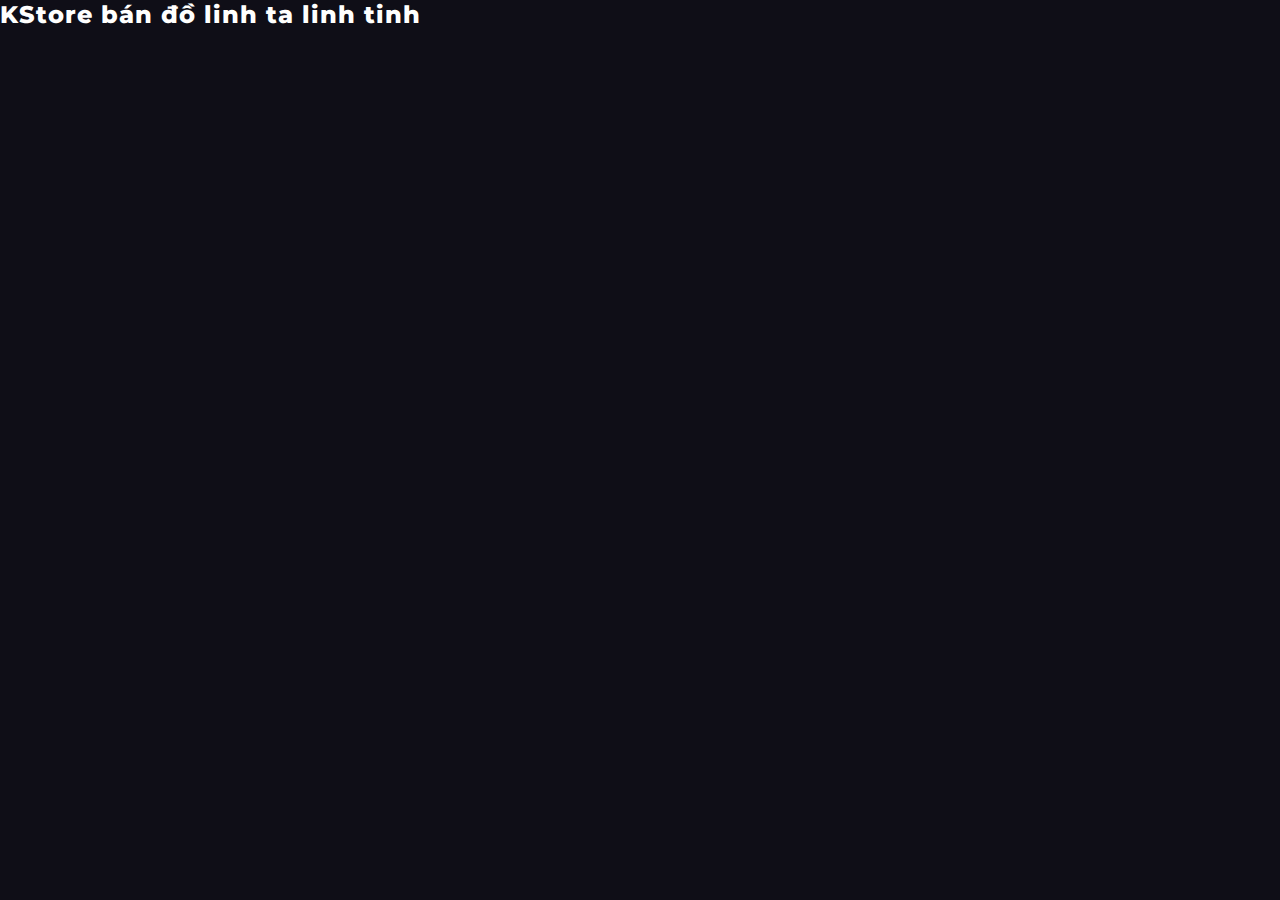
==== commit e6cfaaf4: "change project" ====
--- a/index.html
+++ b/index.html
@@ -5,199 +5,11 @@
     <meta http-equiv="X-UA-Compatible" content="IE=edge">
     <meta name="viewport" content="width=device-width, initial-scale=1.0">
     <link rel="stylesheet" href="./css/index.css">
-    <link rel="Icon" href="./img/ifast/ifast-logo-mini.png" type="image/png">
-    <title>BlogK</title>
+    <link rel="Icon" href="./img/logo-kstore/logo-mini.svg" type="image/png">
+    <title>KStore bán đồ linh ta linh tinh</title>
 </head>
 <body>
     <!-- header -->
-    <header>
-        <div class="nav container">
-            <div class="nav__wrapper">
-                <a href="index.html" class="logo">
-                    <img src="./img/ifast/ifast-logo.svg" alt="logo">
-                </a>
-                <div class="nav__section">
-                    <div class="nav__wrapper">
-                        <ul class="nav__list">
-                            <li class="list__section">
-                                <a href="#" class="list__item">Trang chủ</a>
-                            </li>
-                            <li class="list__section">
-                                <a href="#" class="list__item">Blog</a>
-                            </li>
-                            <li class="list__section">
-                                <a href="#" class="list__item">Giới thiệu</a>
-                            </li>
-                            <li class="list__section">
-                                <a href="#" class="list__item">Donate</a>
-                            </li>
-                        </ul>
-                    </div>
-                </div>
-                <a href="#" class="qna">
-                    <button class="btn btn__qna">Q & A</button>
-                </a>
-            </div>
-        </div>
-    </header>
-    <div class="home container">
-        
-        <div class="home__content">
-            <div class="home__content--text">
-                <h2 class="title">Thứ bạn cần, chúng tôi không có :)</h2>
-                <span class="subtitle">Trở thành nguồn tài nguyên tất cả trong một cho nhu cầu trực tuyến của bạn</span>
-            </div>
-            <button class="btn btn__viewMore">Xem thêm</button>
-        </div>
-        <div class="home__image">
-            <img src="./img/Banners/banners__post/banner (18).jpg" alt="">
-        </div>
-    </div>
-    <div class="blog container">
-        <div class="blog__content">
-            <div class="blog__content--text">
-                <h2 class="title">Blog - Nơi tui chia sẽ nè</h2>
-                <span class="subtitle">Kiểu mỗi tuần thứ 7 tui sẽ up một bài á. Mặc dù tui chia sẽ có thể không hay nhưng mà tui sẽ cố gắng diễn đạt tuyệt vời hơn qua từng ngày</span>
-            </div>
-        </div>
-        <div class="blog__title">
-            <span class="box__title">Mấy bài được nhiều view</span>
-            <a href="#" class="btn__viewMore--blog">
-                <span class="btn__viewMore--text">Xem thêm</span>
-                <div class="icon__viewMore">
-                    <svg xmlns="http://www.w3.org/2000/svg" viewBox="0 0 448 512"><path d="M438.6 278.6c12.5-12.5 12.5-32.8 0-45.3l-160-160c-12.5-12.5-32.8-12.5-45.3 0s-12.5 32.8 0 45.3L338.8 224 32 224c-17.7 0-32 14.3-32 32s14.3 32 32 32l306.7 0L233.4 393.4c-12.5 12.5-12.5 32.8 0 45.3s32.8 12.5 45.3 0l160-160z"/></svg>
-                </div>
-            </a>
-        </div>
-        <div class="boxs container">
-            <div class="box">
-                <div class="box-wrapper">
-                    <a href="#" class="box-item-selector">
-                        <div class="box-item">
-                            <div class="box-top">
-                                <img src="./img/Banners/banners__post/Vector.png" alt="">
-                                <span class="limit-title box__text--title">Function Callback là gì ? Tại sao nó lại quan trọng</span>
-                            </div>
-                            <span class="limit box__text--subtitle">Function callback có vẻ không gì khó, nhưng nó khá khó hiểu so với người mới tiếp cận.  Function callback được truyền dưới dạng tham số cho một hàm khác để được thực thi sau khi điều kiện nhất định được thỏa mãn. Nó được sử dụng để xử lý sự kiện và các tác vụ bất đồng bộ. </span>
-                        </div>
-                    </a>
-                    <a href="#" class="box-item-selector">
-                        <div class="box-item">
-                            <div class="box-top">
-                                <img src="./img/Banners/banners__post/Vector.png" alt="">
-                                <span class="limit-title box__text--title">Function Callback là gì ? Tại sao nó lại quan trọng</span>
-                            </div>
-                            <span class="limit box__text--subtitle">Function callback có vẻ không gì khó, nhưng nó khá khó hiểu so với người mới tiếp cận.  Function callback được truyền dưới dạng tham số cho một hàm khác để được thực thi sau khi điều kiện nhất định được thỏa mãn. Nó được sử dụng để xử lý sự kiện và các tác vụ bất đồng bộ. </span>
-                        </div>
-                    </a>
-                    <a href="#" class="box-item-selector">
-                        <div class="box-item">
-                            <div class="box-top">
-                                <img src="./img/Banners/banners__post/Vector.png" alt="">
-                                <span class="limit-title box__text--title">Function Callback là gì ? Tại sao nó lại quan trọng</span>
-                            </div>
-                            <span class="limit box__text--subtitle">Function callback có vẻ không gì khó, nhưng nó khá khó hiểu so với người mới tiếp cận.  Function callback được truyền dưới dạng tham số cho một hàm khác để được thực thi sau khi điều kiện nhất định được thỏa mãn. Nó được sử dụng để xử lý sự kiện và các tác vụ bất đồng bộ. </span>
-                        </div>
-                    </a>
-                    <a href="#" class="box-item-selector">
-                        <div class="box-item">
-                            <div class="box-top">
-                                <img src="./img/Banners/banners__post/Vector.png" alt="">
-                                <span class="limit-title box__text--title">Function Callback là gì ? Tại sao nó lại quan trọng</span>
-                            </div>
-                            <span class="limit box__text--subtitle">Function callback có vẻ không gì khó, nhưng nó khá khó hiểu so với người mới tiếp cận.  Function callback được truyền dưới dạng tham số cho một hàm khác để được thực thi sau khi điều kiện nhất định được thỏa mãn. Nó được sử dụng để xử lý sự kiện và các tác vụ bất đồng bộ. </span>
-                        </div>
-                    </a>
-                </div>
-                
-            </div>
-        </div>
-    </div>
-    <div class="profile container">
-        <div class="profile--wrapper">
-            <div class="profile__content">
-                <div class="profile__content--wrapper">
-                    <h2 class="profile__title pdb-16">Người đì sai ra web này</h2>
-                    <span class="profile__subtitle pdb-16">Không ai khác chính là tui, một wibu không chính hiệu. Tại tui học ngành công nghệ thông tin - Kỹ thuật phần mềm á nên tui decode ra web này để làm nền cho sau này tui tìm việc làm .-.</span>
-                    <div class="line pdb-16"></div>
-                    <div class="profile__miniText--wrapper pdb-16 pdt-16">
-                        <span class="profile__miniText ">Tui chưa có việc làm, chị HR quan tâm tui đi</span>
-                    </div>
-                    <div class="list__icon">
-                        <a href="#" class="list__icon--select pdr-16">
-                            <div class="icon ">
-                                <svg width="30" height="30" viewBox="0 0 30 30" fill="none" xmlns="http://www.w3.org/2000/svg">
-                                    <path d="M10.035 24.1554C10.035 24.2784 9.894 24.3774 9.72 24.3774C9.546 24.3774 9.381 24.2994 9.381 24.1554C9.381 24.0114 9.519 23.9334 9.696 23.9334C9.873 23.9334 10.035 23.9994 10.035 24.1554ZM8.154 23.8764C8.112 23.9994 8.232 24.1434 8.412 24.1764C8.4447 24.1929 8.48034 24.2029 8.51688 24.2057C8.55342 24.2084 8.59016 24.204 8.62498 24.1926C8.65981 24.1811 8.69204 24.163 8.71984 24.1391C8.74764 24.1152 8.77046 24.0861 8.787 24.0534C8.826 23.9304 8.709 23.7864 8.529 23.7294C8.45975 23.7028 8.3831 23.7028 8.31384 23.7294C8.24459 23.7559 8.18764 23.8073 8.154 23.8734V23.8764ZM10.827 23.7714C10.65 23.8134 10.527 23.9334 10.548 24.0714C10.569 24.2094 10.725 24.2754 10.905 24.2334C11.085 24.1914 11.205 24.0714 11.184 23.9334C11.163 23.7954 11.001 23.7534 10.827 23.7714ZM14.805 0C6.417 0 0 6.53083 0 15.1346C0 22.0164 4.221 27.8993 10.251 29.9752C11.025 30.1162 11.298 29.6272 11.298 29.2222C11.298 28.8173 11.28 26.7173 11.28 25.4153C11.28 25.4153 7.047 26.3453 6.156 23.5674C6.156 23.5674 5.469 21.7674 4.476 21.2964C4.476 21.2964 3.09 20.3215 4.572 20.3395C5.05719 20.4092 5.51972 20.5901 5.92353 20.8679C6.32734 21.1458 6.66151 21.5132 6.9 21.9414C8.226 24.3414 10.446 23.6454 11.31 23.2374C11.3858 22.4479 11.7274 21.7075 12.279 21.1375C8.898 20.7535 5.487 20.2375 5.487 14.2826C5.487 12.5787 5.946 11.7207 6.912 10.6287C6.45823 9.25519 6.51468 7.76413 7.071 6.42883C8.34 6.02384 11.25 8.09979 11.25 8.09979C13.7331 7.39576 16.3629 7.39576 18.846 8.09979C18.846 8.09979 21.756 5.99984 23.019 6.42283C23.85 8.57678 23.319 10.2327 23.178 10.6227C24.144 11.7207 24.738 12.5787 24.738 14.2766C24.738 20.2765 21.174 20.7415 17.793 21.1315C18.351 21.6204 18.822 22.5534 18.822 24.0114C18.822 26.1113 18.804 28.6883 18.804 29.1952C18.804 29.6002 19.083 30.0952 19.851 29.9452C25.899 27.8993 30 22.0164 30 15.1346C30 6.53083 23.196 0 14.805 0ZM5.88 21.3954C5.799 21.4554 5.82 21.5994 5.922 21.7164C6.024 21.8334 6.156 21.8604 6.237 21.7794C6.318 21.6984 6.297 21.5754 6.195 21.4554C6.093 21.3354 5.958 21.3144 5.88 21.3954ZM5.226 20.8915C5.184 20.9725 5.244 21.0715 5.364 21.1344C5.38355 21.1501 5.40619 21.1614 5.43043 21.1676C5.45467 21.1739 5.47995 21.1749 5.50462 21.1706C5.52929 21.1664 5.55277 21.157 5.57352 21.143C5.59427 21.129 5.61182 21.1107 5.625 21.0895C5.667 21.0115 5.607 20.9125 5.487 20.8495C5.367 20.7865 5.268 20.8315 5.226 20.8915ZM7.2 23.0994C7.104 23.1804 7.14 23.3664 7.278 23.4864C7.416 23.6064 7.593 23.6454 7.671 23.5464C7.749 23.4474 7.716 23.2794 7.593 23.1624C7.47 23.0454 7.263 23.0004 7.2 23.0994ZM6.51 22.1994C6.414 22.2624 6.414 22.4244 6.51 22.5654C6.606 22.7064 6.771 22.7724 6.849 22.7094C6.8939 22.6555 6.91849 22.5876 6.91849 22.5174C6.91849 22.4473 6.8939 22.3793 6.849 22.3254C6.765 22.1814 6.609 22.1214 6.51 22.1994Z" fill="#FFFFFE"/>
-                                </svg>
-                            </div>
-                        </a>
-                        <a href="#" class="list__icon--select">
-                            <div class="icon">
-                                <svg width="31" height="30" viewBox="0 0 31 30" fill="none" xmlns="http://www.w3.org/2000/svg">
-                                    <path d="M30.185 14.9979C30.1669 12.1177 29.3251 9.30279 27.7588 6.88559C26.1926 4.46838 23.9674 2.54982 21.346 1.35643C18.7246 0.163051 15.8164 -0.255312 12.9649 0.150744C10.1134 0.556801 7.43763 1.77032 5.25354 3.64801C3.06945 5.5257 1.46825 7.98915 0.63902 10.7475C-0.190213 13.5058 -0.212855 16.4438 0.573769 19.2146C1.36039 21.9853 2.92343 24.4732 5.07832 26.3843C7.23322 28.2954 9.88997 29.55 12.7349 30V19.3899H8.90135V14.9979H12.7349V11.6534C12.7349 7.84701 14.9867 5.74612 18.4339 5.74612C19.5666 5.764 20.6966 5.86489 21.8146 6.04797V9.77585H19.922C18.0475 9.77585 17.4619 10.944 17.4619 12.1454V14.9979H21.6365L20.9664 19.3899H17.4498V30C21.01 29.4227 24.2478 27.5952 26.5819 24.8457C28.9159 22.0961 30.1934 18.6046 30.185 14.9979Z" fill="#FFFFFE"/>
-                                    </svg>
-    
-                            </div>
-                        </a>
-                    </div>
-                </div>
-            
-                <div class="project__mini">
-                    <div class="project__content">
-                        <span class="project__title">Project mini tui học và làm</span>
-                        <div class="project__box">
-                            <div class="project__list">
-                                <div class="project__item">
-                                    <a href="#" class="pj-item__source">
-                                        <figure class="hover-img">
-                                            <img src="./img/Banners/banners__post/banner (11).jpg">
-                                            <figcaption>
-                                                <span>Management Features</span>
-                                            </figcaption>
-                                        </figure>
-                                    </a>
-                                </div>
-                                <div class="project__item">
-                                    <a href="#" class="pj-item__source">
-                                        <figure class="hover-img">
-                                            <img src="./img/Banners/banners__post/banner (11).jpg">
-                                            <figcaption>
-                                                <span>Management Features</span>
-                                            </figcaption>
-                                        </figure>
-                                    </a>
-                                </div>
-                                <div class="project__item">
-                                    <a href="#" class="pj-item__source">
-                                        <figure class="hover-img">
-                                            <img src="./img/Banners/banners__post/banner (11).jpg">
-                                            <figcaption>
-                                                <span>Management Features</span>
-                                            </figcaption>
-                                        </figure>
-                                    </a>
-                                </div>
-                                <div class="project__item">
-                                    <a href="#" class="pj-item__source">
-                                        <figure class="hover-img">
-                                            <img src="./img/Banners/banners__post/banner (11).jpg">
-                                            <figcaption>
-                                                <span>Management Features</span>
-                                            </figcaption>
-                                        </figure>
-                                    </a>
-                                </div>
-                            </div>
-                        </div>
-                    </div>
-                    
-                </div>
-            </div>
-            <div class="profile__image">
-                <img src="./img/Banners/banners__post/banner (15).jpg" alt="">
-            </div>
-        </div>
-        
-    </div>
+    <h2>KStore bán đồ linh ta linh tinh</h2>
     <script src="./js/main.js"></script>
 </html>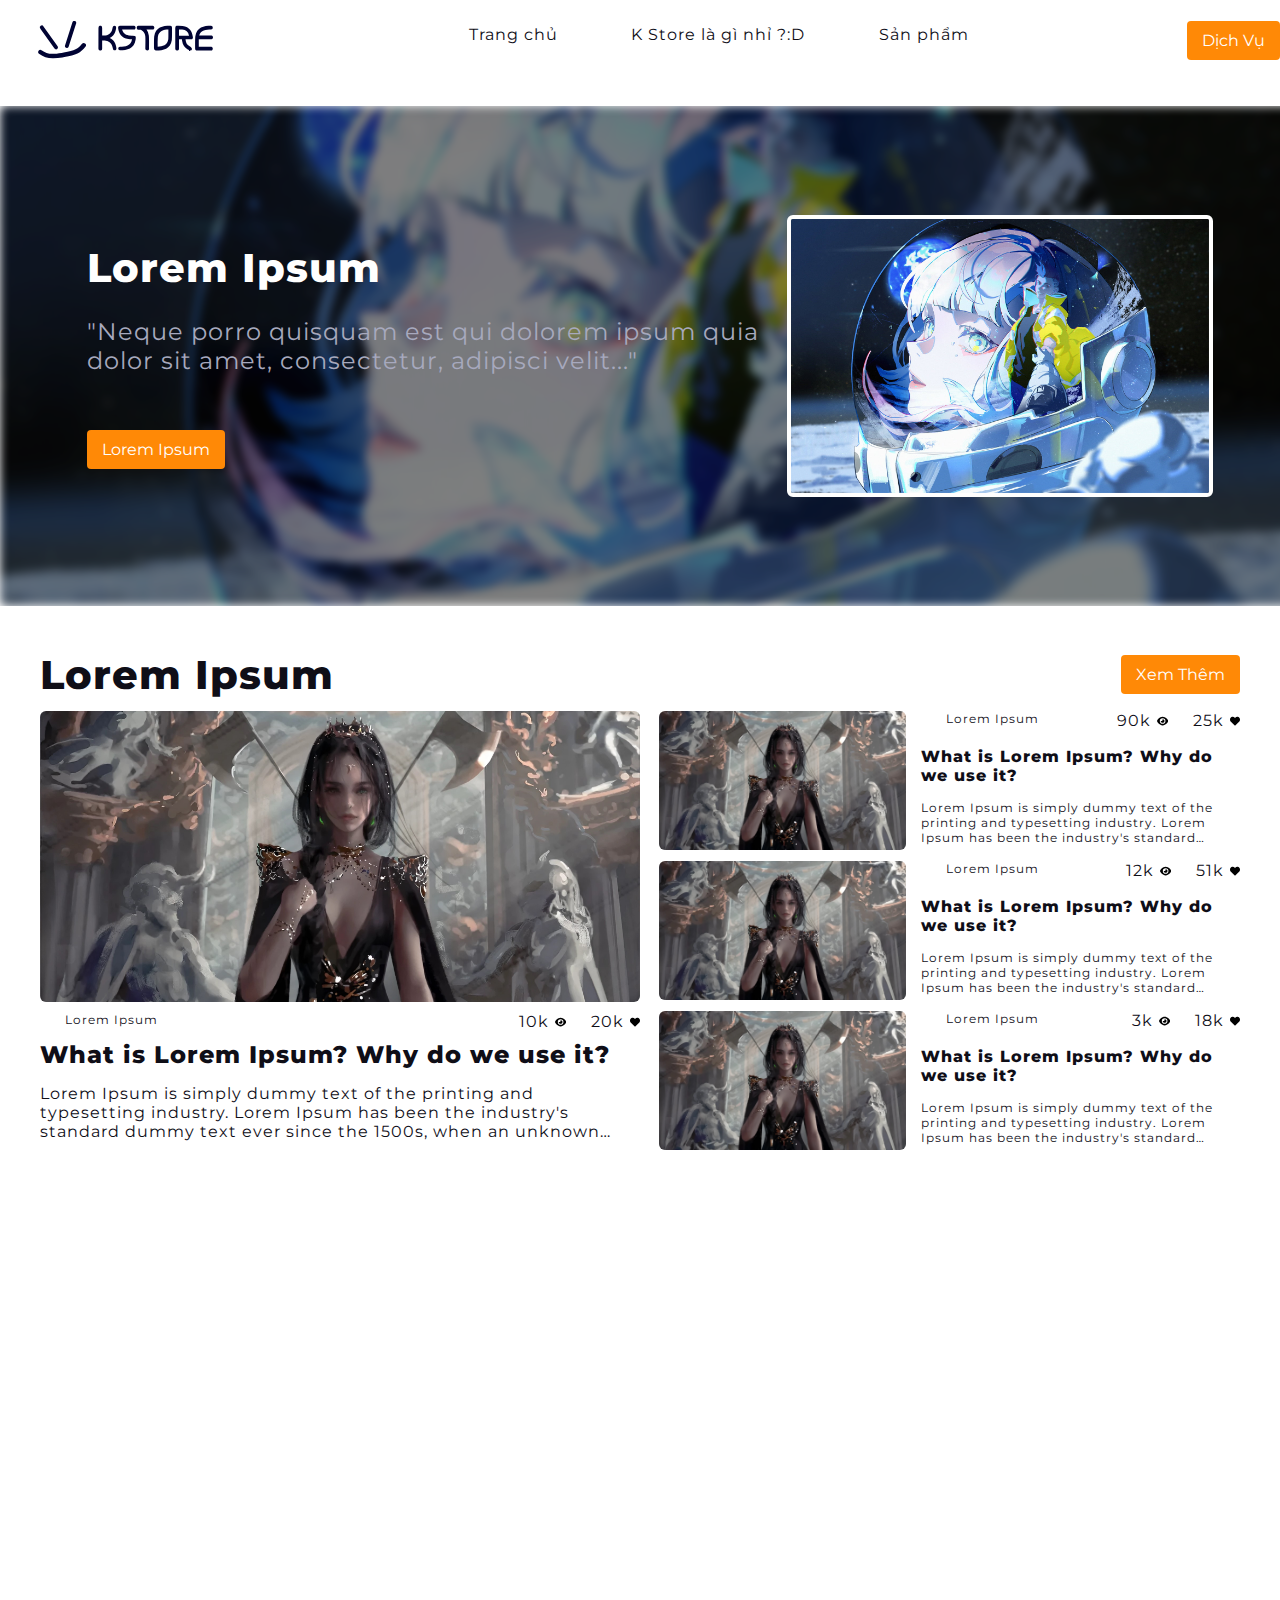
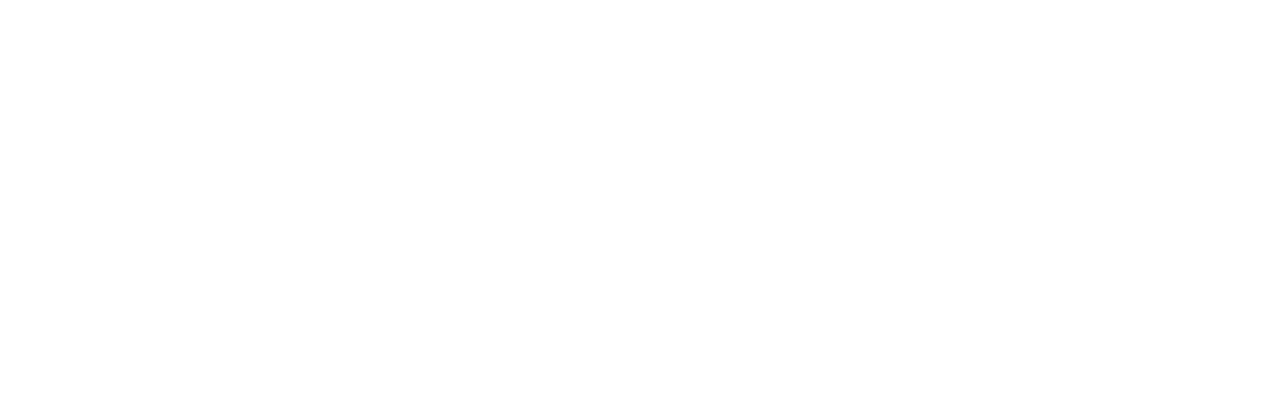
==== commit c6345f59: "update new" ====
--- a/index.html
+++ b/index.html
@@ -5,11 +5,238 @@
     <meta http-equiv="X-UA-Compatible" content="IE=edge">
     <meta name="viewport" content="width=device-width, initial-scale=1.0">
     <link rel="stylesheet" href="./css/index.css">
+    <link rel="stylesheet" href="./css/fonts.css">
     <link rel="Icon" href="./img/logo-kstore/logo-mini.svg" type="image/png">
     <title>KStore bán đồ linh ta linh tinh</title>
 </head>
 <body>
     <!-- header -->
-    <h2>KStore bán đồ linh ta linh tinh</h2>
+    <header>
+        <div class="navbar container-body">
+            <div class="navbar__wrapper">
+                <ul class="navbar__list">
+                    <li class="navbar__logo">
+                        <a href="#" class="logo__wrapper">
+                            <svg id="Logo" data-name="Layer 1" xmlns="http://www.w3.org/2000/svg" viewBox="0 0 200 42.59"><defs><style>.cls-1{fill:#000333;}</style></defs><path class="cls-1" d="M17.45,71.29c-6.67.1-11-1.43-16.34-5.08A2.57,2.57,0,0,1,4,62c6,4.15,10.16,5.19,23,3.2l2.38-.37c12.82-2,16.47-4.25,20.93-10a2.57,2.57,0,0,1,4.06,3.14c-5.64,7.31-10.85,9.89-24.2,12l-2.38.37A77.55,77.55,0,0,1,17.45,71.29Z" transform="translate(0 -28.71)"/><path class="cls-1" d="M20.66,61.14a2.18,2.18,0,0,1-1.82-.92L2.69,37.5A2.2,2.2,0,1,1,6.27,35L22.42,57.67a2.19,2.19,0,0,1-1.76,3.47Z" transform="translate(0 -28.71)"/><path class="cls-1" d="M33,59.66a2.21,2.21,0,0,1-2.12-2.87l8.48-26.55a2.2,2.2,0,1,1,4.19,1.34L35,58.13A2.23,2.23,0,0,1,33,59.66Z" transform="translate(0 -28.71)"/><path class="cls-1" d="M69.06,60.42,69.1,37c0-2.6,1.65-2.76,2.09-2.76.8,0,2.08.24,2.12,2.56v8.58A27.12,27.12,0,0,0,77,45.26c5.54-.8,7.5-4.37,8.18-8.58.28-1.68,1.13-2.44,2.25-2.44s2.08.92,1.84,2.72c-.68,4.82-2.64,9.07-7.38,11.19,5,2.09,7,6.42,7.7,11.35.24,1.76-.72,2.73-1.84,2.73s-2-.76-2.25-2.45c-.68-4.21-2.64-7.82-8.18-8.62-.76-.08-2.24-.12-4-.16v9.38a1.86,1.86,0,0,1-2.12,1.93A1.91,1.91,0,0,1,69.06,60.42Zm.48-23.9v0Z" transform="translate(0 -28.71)"/><path class="cls-1" d="M91.56,36.64v-.28a1.8,1.8,0,0,1,1.32-2,2.7,2.7,0,0,1,.57-.08,1.11,1.11,0,0,1,.36,0c2.6,0,16,0,16,0,1.2,0,1.72,1.4,1.72,2.12,0,.56-.48,2.09-1.72,2.13H96.09c.92,3.37,3,6.09,7.78,6.77a35.89,35.89,0,0,0,4.21.16,8.67,8.67,0,0,1,2.65.37c.64.16,1.08.72,1,2,0,1-.12,1.85-.2,2.45-1.48,10.34-9.78,12-17.92,12a2.07,2.07,0,0,1,0-4.13c6.09,0,12.75-.73,13.87-8.5v-.12a35.34,35.34,0,0,1-4.21-.21C95.33,48.19,92.48,43,91.6,37v-.2a.14.14,0,0,0,0-.08Z" transform="translate(0 -28.71)"/><path class="cls-1" d="M112.9,36.36c0-.76.16-2.08,1.8-2.08h2a3.23,3.23,0,0,1,.64,0h13.87c1.21,0,1.73,1.4,1.73,2.12,0,.56-.48,2.09-1.73,2.13H124a13.68,13.68,0,0,1,2.65,6.77c.44,2.85.24,13.6.28,15a2,2,0,0,1-2.08,2.09c-.77,0-2.17-.48-2.17-1.85,0-.32.28-12.11-.08-14.63-.48-3.41-2-5.5-4.17-6.7l-1-.64h-2.57A1.92,1.92,0,0,1,112.9,36.36Z" transform="translate(0 -28.71)"/><path class="cls-1" d="M132.83,46.27c1.48-10.35,9.82-12,17.92-12h.32a2,2,0,0,1,2.09,2.08c0,1.36.2,11.11-.2,14-1.49,10.34-9.83,12-17.93,12h-.32a2,2,0,0,1-2.08-2.09C132.63,58.86,132.43,49.11,132.83,46.27Zm4,11.91c5.53-.2,11.07-1.49,12.07-8.5.24-1.81.16-7.9.12-11.31-5.58.2-11.07,1.48-12.07,8.5A111.88,111.88,0,0,0,136.8,58.18Z" transform="translate(0 -28.71)"/><path class="cls-1" d="M176.54,49a1.43,1.43,0,0,1-1.2.69h-6.7a5.16,5.16,0,0,0,.12,1,8.57,8.57,0,0,0,4.17,6.69c2.69,1.57,3.37,3.05,2.85,4.06s-1.69,1.4-5.05-.49c-3-1.76-5.34-4.73-6.06-9.7-.12-.76-.16-1.24-.2-1.56h-3.33V60.38A1.88,1.88,0,0,1,159,62.31a1.91,1.91,0,0,1-2.13-1.89l0-23.42c0-2.56,1.64-2.72,2.09-2.72h.36a9.41,9.41,0,0,1,1.12,0,44.16,44.16,0,0,1,4.85.24c8,1.12,10.83,6.33,11.71,12.39A2.4,2.4,0,0,1,176.54,49Zm-15.4-3.57h11.47a8.71,8.71,0,0,0-7.82-6.93c-.72-.08-2-.12-3.65-.16Z" transform="translate(0 -28.71)"/><path class="cls-1" d="M179.83,46.27c1.48-10.35,9.82-12,17.92-12a2,2,0,1,1,0,4.09c-5.69,0-11.82.64-13.55,7.05,4.57,0,14.08,0,14.08,0,1.2,0,1.72,1.41,1.72,2.17,0,.56-.48,2.08-1.72,2.13l-14.52,0c0,2.61,0,6.18,0,8.51,4.45,0,14.28,0,14.28,0,1.2,0,1.72,1.4,1.72,2.12,0,.56-.44,2.13-1.68,2.17l-16.33,0a2.72,2.72,0,0,1-.92-.16,1.82,1.82,0,0,1-1.24-1.93C179.63,58.86,179.43,49.11,179.83,46.27Z" transform="translate(0 -28.71)"/></svg>
+                        </a>
+                    </li>
+                    <li class="navbar__menu">
+                        <ul class="nb__menu--list">
+                            <li class="menu__list--item">
+                                <a href="#" class="section__itemMenu">
+                                    <span class="menu__item--text">Trang chủ</span>
+                                </a>
+                            </li>
+                            <li class="menu__list--item">
+                                <a href="#" class="section__itemMenu">
+                                    <span class="menu__item--text">K Store là gì nhỉ ?:D</span>
+                                </a>
+                            </li>
+                            <li class="menu__list--item">
+                                <a href="#" class="section__itemMenu">
+                                    <span class="menu__item--text">Sản phẩm</span>
+                                </a>
+                            </li>
+                        </ul>
+                    </li>
+                    <li class="navbar__services">
+                        <button class="btn btn__services">
+                            <a href="#" class="section__services">
+                                <span class="servicesText">Dịch Vụ</span>
+                            </a>
+                        </button>
+                    </li>
+                </ul>
+            </div>
+        </div>
+    </header>
+    <div class="home__page container-body">
+        <div class="home__page--main container-body">
+            <div class="home__page--wrapper">
+                <div class="container-content hg-fixSize">
+                    <div class="home__page--left">
+                        <div class="home__papge--left--wrapper">
+                            <h2 class="hg__title">Lorem Ipsum</h2>
+                            <span class="hg__subtitle">"Neque porro quisquam est qui dolorem ipsum quia dolor sit amet, consectetur, adipisci velit..."</span>
+                        </div>
+                        <button class="btn btnHome">
+                            <a href="#" class="section__Home">Lorem Ipsum</a>
+                        </button>
+                    </div>
+            
+                    <div class="home__page--right">
+                        <img src="./img/picture/post (13).jpg" alt="">
+                    </div>
+                </div>
+            </div>
+        </div>
+       
+        <div class="home__page--image">
+            <div class="hg__image--wrapper">
+                <img src="./img/picture/post (13).jpg" alt="">
+            </div>
+        </div>
+    </div>
+    <div class="bp container-content">
+        <div class="bp__header">
+            <a href="#"class="bp__title">
+                <h2 class="title">Lorem Ipsum</h2>
+            </a>
+            <section>
+                <button class="btn btnViewMore">
+                    <a href="#" class="section__viewMore">Xem Thêm</a>
+                </button>
+            </section>
+            
+        </div>
+        <div class="bp__content">
+            <div class="bp-content__right">
+                <div class="bg-c__image">
+                    <img src="./img/picture/Ghostblade_ (19).jpg" alt="">
+                </div>
+                <div class="bg-c__author">
+                    <div class="bg-c__author--info">
+                        <img src="./img/picture/Ghostblade_ (15).jpg" alt="">
+                        <span class="bg-c__author--name">Lorem Ipsum</span>
+                    </div>
+
+                    <div class="author-react">
+                        <ul class="auther-react__menu">
+                            <li class="a-r eye">
+                                <div id="author-r__numlive eye" style="padding-right: 6px;">10k</div>
+                                <div class="a-r__icon">
+                                    <svg xmlns="http://www.w3.org/2000/svg" viewBox="0 0 576 512"><!--! Font Awesome Pro 6.3.0 by @fontawesome - https://fontawesome.com License - https://fontawesome.com/license (Commercial License) Copyright 2023 Fonticons, Inc. --><path d="M288 32c-80.8 0-145.5 36.8-192.6 80.6C48.6 156 17.3 208 2.5 243.7c-3.3 7.9-3.3 16.7 0 24.6C17.3 304 48.6 356 95.4 399.4C142.5 443.2 207.2 480 288 480s145.5-36.8 192.6-80.6c46.8-43.5 78.1-95.4 93-131.1c3.3-7.9 3.3-16.7 0-24.6c-14.9-35.7-46.2-87.7-93-131.1C433.5 68.8 368.8 32 288 32zM144 256a144 144 0 1 1 288 0 144 144 0 1 1 -288 0zm144-64c0 35.3-28.7 64-64 64c-7.1 0-13.9-1.2-20.3-3.3c-5.5-1.8-11.9 1.6-11.7 7.4c.3 6.9 1.3 13.8 3.2 20.7c13.7 51.2 66.4 81.6 117.6 67.9s81.6-66.4 67.9-117.6c-11.1-41.5-47.8-69.4-88.6-71.1c-5.8-.2-9.2 6.1-7.4 11.7c2.1 6.4 3.3 13.2 3.3 20.3z"/></svg>
+                                </div>
+                            </li>
+                            <li class="a-r heart">
+                                <div id="author-r__numlive heart" style="padding-right: 6px;">20k</div>
+                                <div class="a-r__icon">
+                                    <svg xmlns="http://www.w3.org/2000/svg" viewBox="0 0 512 512"><!--! Font Awesome Pro 6.3.0 by @fontawesome - https://fontawesome.com License - https://fontawesome.com/license (Commercial License) Copyright 2023 Fonticons, Inc. --><path d="M47.6 300.4L228.3 469.1c7.5 7 17.4 10.9 27.7 10.9s20.2-3.9 27.7-10.9L464.4 300.4c30.4-28.3 47.6-68 47.6-109.5v-5.8c0-69.9-50.5-129.5-119.4-141C347 36.5 300.6 51.4 268 84L256 96 244 84c-32.6-32.6-79-47.5-124.6-39.9C50.5 55.6 0 115.2 0 185.1v5.8c0 41.5 17.2 81.2 47.6 109.5z"/></svg>
+                                </div>
+                            </li>
+                        </ul>
+                    </div>
+                </div>
+                <div class="bp-c__content">
+                    <h2 class="bg-c-c__title">What is Lorem Ipsum? Why do we use it?</h2>
+                    <span class="bg-c-c__subtile">Lorem Ipsum is simply dummy text of the printing and typesetting industry. Lorem Ipsum has been the industry's standard dummy text ever since the 1500s, when an unknown printer took a galley of type and scrambled it to make a type specimen book. It has survived not only five centuries, but also the leap into electronic typesetting, remaining essentially unchanged. It was popularised in the 1960s with the release of Letraset sheets containing Lorem Ipsum passages, and more recently with desktop publishing software like Aldus PageMaker including versions of Lorem Ipsum.</span>
+                </div>
+            </div>
+            <div class="bp-content__left">
+                <ul class="bp-box">
+                    <li class="bp-box-content-l">
+                        <div class="bg-c__image-l">
+                            <img src="./img/picture/Ghostblade_ (19).jpg" alt="">
+                        </div>
+                        <div class="bg-c-c-l">
+                            <div class="bg-c__author-l">
+                                <div class="bg-c__author--info">
+                                    <img src="./img/picture/Ghostblade_ (15).jpg" alt="">
+                                    <span class="bg-c__author--name">Lorem Ipsum</span>
+                                 </div>
+    
+                                <div class="author-react">
+                                    <ul class="auther-react__menu">
+                                        <li class="a-r eye">
+                                            <div id="author-r__numlive eye" style="padding-right: 6px;">90k</div>
+                                            <div class="a-r__icon">
+                                            <svg xmlns="http://www.w3.org/2000/svg" viewBox="0 0 576 512"><!--! Font Awesome Pro 6.3.0 by @fontawesome - https://fontawesome.com License - https://fontawesome.com/license (Commercial License) Copyright 2023 Fonticons, Inc. --><path d="M288 32c-80.8 0-145.5 36.8-192.6 80.6C48.6 156 17.3 208 2.5 243.7c-3.3 7.9-3.3 16.7 0 24.6C17.3 304 48.6 356 95.4 399.4C142.5 443.2 207.2 480 288 480s145.5-36.8 192.6-80.6c46.8-43.5 78.1-95.4 93-131.1c3.3-7.9 3.3-16.7 0-24.6c-14.9-35.7-46.2-87.7-93-131.1C433.5 68.8 368.8 32 288 32zM144 256a144 144 0 1 1 288 0 144 144 0 1 1 -288 0zm144-64c0 35.3-28.7 64-64 64c-7.1 0-13.9-1.2-20.3-3.3c-5.5-1.8-11.9 1.6-11.7 7.4c.3 6.9 1.3 13.8 3.2 20.7c13.7 51.2 66.4 81.6 117.6 67.9s81.6-66.4 67.9-117.6c-11.1-41.5-47.8-69.4-88.6-71.1c-5.8-.2-9.2 6.1-7.4 11.7c2.1 6.4 3.3 13.2 3.3 20.3z"/></svg>
+                                            </div>
+                                        </li>
+                                        <li class="a-r heart">
+                                            <div id="author-r__numlive heart" style="padding-right: 6px;">25k</div>
+                                            <div class="a-r__icon">
+                                                <svg xmlns="http://www.w3.org/2000/svg" viewBox="0 0 512 512"><!--! Font Awesome Pro 6.3.0 by @fontawesome - https://fontawesome.com License - https://fontawesome.com/license (Commercial License) Copyright 2023 Fonticons, Inc. --><path d="M47.6 300.4L228.3 469.1c7.5 7 17.4 10.9 27.7 10.9s20.2-3.9 27.7-10.9L464.4 300.4c30.4-28.3 47.6-68 47.6-109.5v-5.8c0-69.9-50.5-129.5-119.4-141C347 36.5 300.6 51.4 268 84L256 96 244 84c-32.6-32.6-79-47.5-124.6-39.9C50.5 55.6 0 115.2 0 185.1v5.8c0 41.5 17.2 81.2 47.6 109.5z"/></svg>
+                                            </div>
+                                        </li>
+                                    </ul>
+                                </div>
+                            </div>
+                            <div class="bp-c__content-l">
+                                <h2 class="bg-c-c__title-l">What is Lorem Ipsum? Why do we use it?</h2>
+                                <span class="bg-c-c__subtile-l">Lorem Ipsum is simply dummy text of the printing and typesetting industry. Lorem Ipsum has been the industry's standard dummy text ever since the 1500s, when an unknown printer took a galley of type and scrambled it to make a type specimen book. It has survived not only five centuries, but also the leap into electronic typesetting, remaining essentially unchanged. It was popularised in the 1960s with the release of Letraset sheets containing Lorem Ipsum passages, and more recently with desktop publishing software like Aldus PageMaker including versions of Lorem Ipsum.</span>
+                            </div>
+                        </div>
+                        
+                    </li>
+                    <li class="bp-box-content-l">
+                        <div class="bg-c__image-l">
+                            <img src="./img/picture/Ghostblade_ (19).jpg" alt="">
+                        </div>
+                        <div class="bg-c-c-l">
+                            <div class="bg-c__author-l">
+                                <div class="bg-c__author--info">
+                                    <img src="./img/picture/Ghostblade_ (15).jpg" alt="">
+                                    <span class="bg-c__author--name">Lorem Ipsum</span>
+                                 </div>
+    
+                                <div class="author-react">
+                                    <ul class="auther-react__menu">
+                                        <li class="a-r eye">
+                                            <div id="author-r__numlive eye" style="padding-right: 6px;">12k</div>
+                                            <div class="a-r__icon">
+                                            <svg xmlns="http://www.w3.org/2000/svg" viewBox="0 0 576 512"><!--! Font Awesome Pro 6.3.0 by @fontawesome - https://fontawesome.com License - https://fontawesome.com/license (Commercial License) Copyright 2023 Fonticons, Inc. --><path d="M288 32c-80.8 0-145.5 36.8-192.6 80.6C48.6 156 17.3 208 2.5 243.7c-3.3 7.9-3.3 16.7 0 24.6C17.3 304 48.6 356 95.4 399.4C142.5 443.2 207.2 480 288 480s145.5-36.8 192.6-80.6c46.8-43.5 78.1-95.4 93-131.1c3.3-7.9 3.3-16.7 0-24.6c-14.9-35.7-46.2-87.7-93-131.1C433.5 68.8 368.8 32 288 32zM144 256a144 144 0 1 1 288 0 144 144 0 1 1 -288 0zm144-64c0 35.3-28.7 64-64 64c-7.1 0-13.9-1.2-20.3-3.3c-5.5-1.8-11.9 1.6-11.7 7.4c.3 6.9 1.3 13.8 3.2 20.7c13.7 51.2 66.4 81.6 117.6 67.9s81.6-66.4 67.9-117.6c-11.1-41.5-47.8-69.4-88.6-71.1c-5.8-.2-9.2 6.1-7.4 11.7c2.1 6.4 3.3 13.2 3.3 20.3z"/></svg>
+                                            </div>
+                                        </li>
+                                        <li class="a-r heart">
+                                            <div id="author-r__numlive heart" style="padding-right: 6px;">51k</div>
+                                            <div class="a-r__icon">
+                                                <svg xmlns="http://www.w3.org/2000/svg" viewBox="0 0 512 512"><!--! Font Awesome Pro 6.3.0 by @fontawesome - https://fontawesome.com License - https://fontawesome.com/license (Commercial License) Copyright 2023 Fonticons, Inc. --><path d="M47.6 300.4L228.3 469.1c7.5 7 17.4 10.9 27.7 10.9s20.2-3.9 27.7-10.9L464.4 300.4c30.4-28.3 47.6-68 47.6-109.5v-5.8c0-69.9-50.5-129.5-119.4-141C347 36.5 300.6 51.4 268 84L256 96 244 84c-32.6-32.6-79-47.5-124.6-39.9C50.5 55.6 0 115.2 0 185.1v5.8c0 41.5 17.2 81.2 47.6 109.5z"/></svg>
+                                            </div>
+                                        </li>
+                                    </ul>
+                                </div>
+                            </div>
+                            <div class="bp-c__content-l">
+                                <h2 class="bg-c-c__title-l">What is Lorem Ipsum? Why do we use it?</h2>
+                                <span class="bg-c-c__subtile-l">Lorem Ipsum is simply dummy text of the printing and typesetting industry. Lorem Ipsum has been the industry's standard dummy text ever since the 1500s, when an unknown printer took a galley of type and scrambled it to make a type specimen book. It has survived not only five centuries, but also the leap into electronic typesetting, remaining essentially unchanged. It was popularised in the 1960s with the release of Letraset sheets containing Lorem Ipsum passages, and more recently with desktop publishing software like Aldus PageMaker including versions of Lorem Ipsum.</span>
+                            </div>
+                        </div>
+                        
+                    </li>
+                    <li class="bp-box-content-l">
+                        <div class="bg-c__image-l">
+                            <img src="./img/picture/Ghostblade_ (19).jpg" alt="">
+                        </div>
+                        <div class="bg-c-c-l">
+                            <div class="bg-c__author-l">
+                                <div class="bg-c__author--info">
+                                    <img src="./img/picture/Ghostblade_ (15).jpg" alt="">
+                                    <span class="bg-c__author--name">Lorem Ipsum</span>
+                                 </div>
+    
+                                <div class="author-react">
+                                    <ul class="auther-react__menu">
+                                        <li class="a-r eye">
+                                            <div id="author-r__numlive eye" style="padding-right: 6px;">3k</div>
+                                            <div class="a-r__icon">
+                                            <svg xmlns="http://www.w3.org/2000/svg" viewBox="0 0 576 512"><!--! Font Awesome Pro 6.3.0 by @fontawesome - https://fontawesome.com License - https://fontawesome.com/license (Commercial License) Copyright 2023 Fonticons, Inc. --><path d="M288 32c-80.8 0-145.5 36.8-192.6 80.6C48.6 156 17.3 208 2.5 243.7c-3.3 7.9-3.3 16.7 0 24.6C17.3 304 48.6 356 95.4 399.4C142.5 443.2 207.2 480 288 480s145.5-36.8 192.6-80.6c46.8-43.5 78.1-95.4 93-131.1c3.3-7.9 3.3-16.7 0-24.6c-14.9-35.7-46.2-87.7-93-131.1C433.5 68.8 368.8 32 288 32zM144 256a144 144 0 1 1 288 0 144 144 0 1 1 -288 0zm144-64c0 35.3-28.7 64-64 64c-7.1 0-13.9-1.2-20.3-3.3c-5.5-1.8-11.9 1.6-11.7 7.4c.3 6.9 1.3 13.8 3.2 20.7c13.7 51.2 66.4 81.6 117.6 67.9s81.6-66.4 67.9-117.6c-11.1-41.5-47.8-69.4-88.6-71.1c-5.8-.2-9.2 6.1-7.4 11.7c2.1 6.4 3.3 13.2 3.3 20.3z"/></svg>
+                                            </div>
+                                        </li>
+                                        <li class="a-r heart">
+                                            <div id="author-r__numlive heart" style="padding-right: 6px;">18k</div>
+                                            <div class="a-r__icon">
+                                                <svg xmlns="http://www.w3.org/2000/svg" viewBox="0 0 512 512"><!--! Font Awesome Pro 6.3.0 by @fontawesome - https://fontawesome.com License - https://fontawesome.com/license (Commercial License) Copyright 2023 Fonticons, Inc. --><path d="M47.6 300.4L228.3 469.1c7.5 7 17.4 10.9 27.7 10.9s20.2-3.9 27.7-10.9L464.4 300.4c30.4-28.3 47.6-68 47.6-109.5v-5.8c0-69.9-50.5-129.5-119.4-141C347 36.5 300.6 51.4 268 84L256 96 244 84c-32.6-32.6-79-47.5-124.6-39.9C50.5 55.6 0 115.2 0 185.1v5.8c0 41.5 17.2 81.2 47.6 109.5z"/></svg>
+                                            </div>
+                                        </li>
+                                    </ul>
+                                </div>
+                            </div>
+                            <div class="bp-c__content-l">
+                                <h2 class="bg-c-c__title-l">What is Lorem Ipsum? Why do we use it?</h2>
+                                <span class="bg-c-c__subtile-l">Lorem Ipsum is simply dummy text of the printing and typesetting industry. Lorem Ipsum has been the industry's standard dummy text ever since the 1500s, when an unknown printer took a galley of type and scrambled it to make a type specimen book. It has survived not only five centuries, but also the leap into electronic typesetting, remaining essentially unchanged. It was popularised in the 1960s with the release of Letraset sheets containing Lorem Ipsum passages, and more recently with desktop publishing software like Aldus PageMaker including versions of Lorem Ipsum.</span>
+                            </div>
+                        </div>
+                        
+                    </li>
+                </ul>
+            </div>
+        </div>
+    </div>
+
+
+
+
+
     <script src="./js/main.js"></script>
 </html>--- a/css/index.css
+++ b/css/index.css
@@ -1,15 +1,19 @@
 :root {
   --primary: #0f0e17;
-  --secondary: #ff8906;
-  --teriary: #e53170;
-  --paragraph: #a7a9be;
-  --text: #fffffe;
+  --secondary: #2E2F3E;
+  --teriary: #E53170;
+  --btn: #FF8906;
+  --white: #FFFFFE;
+  --paragraph: #A7A9BE ;
   --font-size-xsm: 1.2rem;
   --font-size-sm: 1.6rem;
   --font-size-md: 2.4rem;
   --font-size-lg: 3rem;
   --font-size-xl: 4rem;
 }
+body {
+  height: 2000px;
+}
 /* scrolbar */
 body::-webkit-scrollbar {
   width: 10px;
@@ -21,170 +25,6 @@
 body::-webkit-scrollbar-track {
   background-color: var(--paragraph);
 }
-
-/* base css */
-@font-face {
-  font-family: "Montserrat";
-  src: url("../fonts/Montserrat-Black.woff2") format("woff2"),
-    url("../fonts/Montserrat-Black.woff") format("woff");
-  font-weight: 900;
-  font-style: normal;
-  font-display: swap;
-}
-
-@font-face {
-  font-family: "Montserrat";
-  src: url("../fonts/Montserrat-BoldItalic.woff2") format("woff2"),
-    url("../fonts/Montserrat-BoldItalic.woff") format("woff");
-  font-weight: bold;
-  font-style: italic;
-  font-display: swap;
-}
-
-@font-face {
-  font-family: "Montserrat";
-  src: url("../fonts/Montserrat-Bold.woff2") format("woff2"),
-    url("../fonts/Montserrat-Bold.woff") format("woff");
-  font-weight: bold;
-  font-style: normal;
-  font-display: swap;
-}
-
-@font-face {
-  font-family: "Montserrat";
-  src: url("../fonts/Montserrat-BlackItalic.woff2") format("woff2"),
-    url("../fonts/Montserrat-BlackItalic.woff") format("woff");
-  font-weight: 900;
-  font-style: italic;
-  font-display: swap;
-}
-
-@font-face {
-  font-family: "Montserrat";
-  src: url("../fonts/Montserrat-ExtraLight.woff2") format("woff2"),
-    url("../fonts/Montserrat-ExtraLight.woff") format("woff");
-  font-weight: 200;
-  font-style: normal;
-  font-display: swap;
-}
-
-@font-face {
-  font-family: "Montserrat";
-  src: url("../fonts/Montserrat-ExtraLightItalic.woff2") format("woff2"),
-    url("../fonts/Montserrat-ExtraLightItalic.woff") format("woff");
-  font-weight: 200;
-  font-style: italic;
-  font-display: swap;
-}
-
-@font-face {
-  font-family: "Montserrat";
-  src: url("../fonts/Montserrat-Italic.woff2") format("woff2"),
-    url("../fonts/Montserrat-Italic.woff") format("woff");
-  font-weight: normal;
-  font-style: italic;
-  font-display: swap;
-}
-
-@font-face {
-  font-family: "Montserrat";
-  src: url("../fonts/Montserrat-ExtraBoldItalic.woff2") format("woff2"),
-    url("../fonts/Montserrat-ExtraBoldItalic.woff") format("woff");
-  font-weight: bold;
-  font-style: italic;
-  font-display: swap;
-}
-
-@font-face {
-  font-family: "Montserrat";
-  src: url("../fonts/Montserrat-ExtraBold.woff2") format("woff2"),
-    url("../fonts/Montserrat-ExtraBold.woff") format("woff");
-  font-weight: bold;
-  font-style: normal;
-  font-display: swap;
-}
-
-@font-face {
-  font-family: "Montserrat";
-  src: url("../fonts/Montserrat-Light.woff2") format("woff2"),
-    url("../fonts/Montserrat-Light.woff") format("woff");
-  font-weight: 300;
-  font-style: normal;
-  font-display: swap;
-}
-
-@font-face {
-  font-family: "Montserrat";
-  src: url("../fonts/Montserrat-SemiBold.woff2") format("woff2"),
-    url("../fonts/Montserrat-SemiBold.woff") format("woff");
-  font-weight: 600;
-  font-style: normal;
-  font-display: swap;
-}
-
-@font-face {
-  font-family: "Montserrat";
-  src: url("../fonts/Montserrat-MediumItalic.woff2") format("woff2"),
-    url("../fonts/Montserrat-MediumItalic.woff") format("woff");
-  font-weight: 500;
-  font-style: italic;
-  font-display: swap;
-}
-
-@font-face {
-  font-family: "Montserrat";
-  src: url("../fonts/Montserrat-LightItalic.woff2") format("woff2"),
-    url("../fonts/Montserrat-LightItalic.woff") format("woff");
-  font-weight: 300;
-  font-style: italic;
-  font-display: swap;
-}
-
-@font-face {
-  font-family: "Montserrat";
-  src: url("../fonts/Montserrat-Medium.woff2") format("woff2"),
-    url("../fonts/Montserrat-Medium.woff") format("woff");
-  font-weight: 500;
-  font-style: normal;
-  font-display: swap;
-}
-
-@font-face {
-  font-family: "Montserrat";
-  src: url("../fonts/Montserrat-Regular.woff2") format("woff2"),
-    url("../fonts/Montserrat-Regular.woff") format("woff");
-  font-weight: normal;
-  font-style: normal;
-  font-display: swap;
-}
-
-@font-face {
-  font-family: "Montserrat";
-  src: url("../fonts/Montserrat-ThinItalic.woff2") format("woff2"),
-    url("../fonts/Montserrat-ThinItalic.woff") format("woff");
-  font-weight: 100;
-  font-style: italic;
-  font-display: swap;
-}
-
-@font-face {
-  font-family: "Montserrat";
-  src: url("../fonts/Montserrat-Thin.woff2") format("woff2"),
-    url("../fonts/Montserrat-Thin.woff") format("woff");
-  font-weight: 100;
-  font-style: normal;
-  font-display: swap;
-}
-
-@font-face {
-  font-family: "Montserrat";
-  src: url("../fonts/Montserrat-SemiBoldItalic.woff2") format("woff2"),
-    url("../fonts/Montserrat-SemiBoldItalic.woff") format("woff");
-  font-weight: 600;
-  font-style: italic;
-  font-display: swap;
-}
-
 /* base style in css */
 * {
   box-sizing: border-box;
@@ -201,7 +41,11 @@
   color: var(--secondary);
   background: var(--text);
 }
-.container {
+.container-body {
+  max-width: 130rem;
+  margin: 0 auto;
+}
+.container-content {
   max-width: 120rem;
   margin: 0 auto;
 }
@@ -209,26 +53,17 @@
 body {
   font-size: var(--font-size-sm);
   letter-spacing: 1px;
-  background-color: var(--primary);
-  color: var(--text);
+  color: var(--primary);
 }
 a {
   text-decoration: none;
   color: inherit;
-}
-h1,
-h2,
-h3,
-h4,
-a,
-img,
-span {
   -webkit-user-select: none;
-  -ms-user-select: none;
-  user-select: none;
+  -ms-user-select: none; 
+  user-select: none; 
 }
 img {
-  border-radius: 8px;
+  border-radius: 6px;
   max-height: 100%;
   display: block;
 }
@@ -246,319 +81,244 @@
 i {
   font-size: var(--font-size-md);
 }
-/* boostrap by yin */
-.pdr-16 {
-  padding-right: 16px;
-}
-.pdb-16 {
-  padding-bottom: 16px;
-}
-.pdt-16 {
-  padding-top: 16px;
-}
 .btn {
-  color: var(--text);
-  font-size: var(--font-size-sm);
-  border-radius: 6px;
-  padding: 10px 20px 10px 20px;
-  background-color: var(--secondary);
+  color: var(--white);
+  border-radius: 4px;
+  padding: 10px 15px 10px 15px;
+  background-color: var(--btn);
 }
 .title {
   font-size: var(--font-size-xl);
-  font-weight: bold;
-  color: var(--text);
-  padding-bottom: 1.6rem;
-}
-.subtitle {
-  max-width: 100%;
+}
+/* header */
+.navbar,
+.navbar__wrapper,
+.navbar__list {
+  height: 8rem;
+}
+.navbar__list {
+  display: flex;
+  align-items: center;
+  justify-content: space-between;
+}
+.navbar__logo {
+  width: 250px;
+  height: 50px;
+}
+.logo__wrapper {
+  display: flex;
+  justify-content: center;
+  align-items: center;
+  width: 100%;
+  height: 100%;
+}
+.logo__wrapper svg {
+  max-width: 70%;
+}
+
+.navbar__menu {
+  width: 50rem;
+  height: 30px;
+}
+.nb__menu--list {
+  display: flex;
+  width: 100%;
+  justify-content: space-between;
+  align-self: center;
+}
+.menu__list--item {
+  padding-bottom: 6px;
+}
+.menu__list--item:hover {
+  color: var(--teriary);
+  border-radius: 2px;
+  border-bottom: #FF8906 solid 4px;
+}
+
+.home__page {
+  max-height: 50rem;
+  padding-top: 26px;
+}
+.home__page--main {
+  height: 50rem;
+  position: absolute;
+  z-index: 2;
+}
+.home__page--wrapper {
+  display: flex;
+  height: 50rem;
+  width: 130rem;
+
+}
+.hg-fixSize {
+  display: flex;
+  width: 120rem;
+  justify-content: center;
+  align-items: center;
+}
+.home__page--right img {
+  max-width: 42.7rem;
+  border: var(--white) solid 4px;
+}
+
+
+.home__page--left {
+  width: 700px; 
+}
+.hg__title {
+  color: var(--white);
+  font-size: var(--font-size-xl);
+  padding-bottom: 25px;
+}
+.hg__subtitle {
+  color: var(--paragraph);
   font-size: var(--font-size-md);
-  color: var(--paragraph);
-}
-.limit {
+}
+.btnHome {
+  margin-top: 55px;
+
+}
+
+.home__page--image {
+  height: 50rem;
+}
+.home__page--image img {
+  position: absolute;
+  width: 130rem;
+  height: 500px;
+  object-fit: cover;
+  object-position: center;
+  z-index: 1;  
+  filter: blur(5px) brightness(50%); 
+  clip-path: polygon(0 0, 100% 0, 100% 100%, 0% 100%);
+}
+
+.bp {
+  padding-top: 70px;
+}
+.bp__header {
+  display: flex;
+  justify-content: space-between;
+  align-items: center;
+}
+
+.bg-c__image img {
+  width: 60rem;
+  height: 291px;
+  object-fit: cover;
+  object-position:center;
+}
+
+.bp__content {
+  display: flex;
+  justify-content: space-between;
+  padding-top: 12px;
+}
+.bp-content__right {
+  max-width: 60rem;
+}
+.bg-c__author {
+  display: flex;
+  width: 60rem;
+  justify-content: space-between;
+  padding-top: 10px;
+}
+.bg-c__author img {
+  width: 1.5rem;
+  height: 1.5rem;
+  object-fit: cover;
+  object-position:center;
+  border-radius: 50%;
+}
+
+.bg-c__author--info {
+  display: flex;
+}
+.bg-c__author--name {
+  padding-left: 10px;
+  font-size: var(--font-size-xsm);
+}
+
+.auther-react__menu {
+  display: flex;
+}
+.a-r {
+  display: flex;
+}
+.a-r:nth-child(1) { 
+  padding-right: 25px;
+}
+.author-r__numlive {
+  font-size: var(--font-size-xsm);
+}
+.pdr-mid {
+  padding-right: 12px;
+}
+.a-r__icon,
+.a-r__icon svg {
+  height: 10px;
+}
+
+.bp-c__content {
+  padding-top: 9px;
+}
+.bg-c-c__subtile {
+  padding-top: 15px;
   overflow: hidden;
   text-overflow: ellipsis;
   display: -webkit-box;
-  -webkit-box-orient: vertical;
-  -webkit-line-clamp: 2;
-}
-.limit-title {
+   -webkit-line-clamp: 3; /* number of lines to show */
+           line-clamp: 3; 
+   -webkit-box-orient: vertical;
+}
+.bp-content__left,
+.bp-box {
+  width: 581px;
+  height: 450px;
+}
+.bp-box {
+  display: grid;
+  justify-content: space-between;
+}
+
+.bp-box-content-l {
+  display: flex;
+  max-width: 581px;
+}
+.bg-c-c-l {
+  display: grid;
+}
+.bg-c-c-l {
+  padding-left: 15px;
+}
+
+.bg-c__image-l img {
+  width: 247px;
+}
+.bg-c__author-l {
+  display: flex;
+  justify-content: space-between;
+}
+.bg-c__author-l img {
+  width: 1.5rem;
+  height: 1.5rem;
+  object-fit: cover;
+  object-position:center;
+  border-radius: 50%;
+}
+.bp-c__content-l {
+  width: 100%;
+}
+.bg-c-c__title-l {
+  font-size: var(--font-size-sm);
+}
+.bg-c-c__subtile-l {
+  font-size: var(--font-size-xsm);
+  padding-top: 15px;
   overflow: hidden;
   text-overflow: ellipsis;
   display: -webkit-box;
-  -webkit-box-orient: vertical;
-  -webkit-line-clamp: 2;
-}
-/* header */
-.nav {
-  margin-top: 53px;
-}
-.nav__wrapper {
-  display: flex;
-  font-size: var(--font-size-sm);
-
-  align-items: center;
-  justify-content: space-between;
-}
-.logo img {
-  max-height: 53px;
-}
-.nav__list {
-  display: flex;
-}
-.list__item {
-  padding: 2px 12px 2px 12px;
-}
-.list__item:hover {
-  color: var(--secondary);
-}
-
-/* home */
-.home {
-  display: flex;
-  padding-top: 192px;
-}
-.home__content {
-  display: block;
-  justify-content: center;
-}
-.home__content--text {
-  display: grid;
-  width: 580px;
-  padding-bottom: 4rem;
-}
-
-.home__image img {
-  max-width: 700px;
-  transform: translateX(70px);
-  filter: drop-shadow(0px 0px 70px rgba(172, 240, 240, 0.5));
-}
-
-/* blog */
-.blog {
-  margin-top: 353px;
-  height: 961px;
-}
-.blog__content {
-  width: 120rem;
-  height: 123px;
-  padding-bottom: 28px;
-}
-.blog__content--text {
-  display: grid;
-  justify-content: center;
-  text-align: center;
-  width: 100%;
-}
-.blog__title {
-  display: flex;
-  justify-content: space-between;
-  width: 100%;
-  padding-top: 6rem;
-  padding-bottom: 28px;
-}
-
-.box__title {
-  font-size: var(--font-size-lg);
-  font-weight: bold;
-}
-.btn__viewMore--blog {
-  display: flex;
-  justify-content: center;
-  align-items: center;
-  font-size: var(--font-size-sm);
-  color: var(--teriary);
-}
-.btn__viewMore--text {
-  padding-right: 10px;
-}
-.icon__viewMore {
-  height: 12px;
-}
-.icon__viewMore svg {
-  width: 14px;
-  fill: var(--teriary);
-}
-
-.boxs {
-  display: flex;
-  max-width: 955px;
-  justify-content: center;
-}
-.box-wrapper {
-  display: grid;
-  width: 100%;
-  grid-template-columns: 1fr 1fr;
-  grid-gap: 30px;
-}
-.box-item {
-  width: 460px;
-  padding: 20px;
-
-  box-shadow: 0px 4px 15px #000000;
-  border-radius: 12px;
-}
-.box-top {
-  display: flex;
-  align-items: center;
-  padding-bottom: 15px;
-}
-.box-top img {
-  max-height: 40px;
-  padding-right: 30px;
-}
-.box__text--title {
-  font-size: var(--font-size-md);
-  font-weight: bold;
-}
-.box__text--subtitle {
-  font-size: var(--font-size-sm);
-  color: var(--paragraph);
-}
-.list__icon {
-  display: flex;
-}
-
-.icon {
-  max-width: 45px;
-  padding: 5px;
-  border: var(--text) solid;
-  border-width: 2px;
-  border-radius: 6px;
-}
-.icon path {
-  max-width: 50px;
-  fill: var(--text);
-}
-.profile {
-  display: flex;
-  height: 961px;
-}
-.profile__content {
-  display: grid;
-  width: 551px;
-  height: 729px;
-
-}
-.profile--wrapper {
-    display: flex;
-    width: 100%;
-    align-items: center;
-    justify-content: space-between;
-}
-.profile__title {
-  font-size: var(--font-size-lg);
-}
-.profile__subtitle,
-.profile__miniText {
-  color: var(--paragraph);
-}
-.profile__subtitle {
-  font-size: var(--font-size-md);
-}
-.profile__miniText {
-  font-size: var(--font-size-sm);
-}
-.line {
-  width: 100%;
-  border-bottom: 2px solid var(--secondary);
-}
-
-.profile__image img {
-  max-width: 473px;
-  height: 614px;
-  object-fit: cover;
-  object-position: center;
-  filter: drop-shadow(0px 4px 70px rgba(255, 255, 255, 0.25));
-}
-.project__title {
-  display: flex;
-  justify-content: flex-end;
-  font-size: var(--font-size-md);
-  color: var(--paragraph);
-  padding-bottom: 26px;
-}
-.project__list {
-  display: grid;
-  width: 100%;
-  grid-template-columns: 245px 245px;
-  grid-gap: 61px;
-}
-.project__item {
-  max-width: 551px;
-}
-.pj-item__source--wrapper {
-  width: 245px;
-}
-.hover-img {
-  background-color: var(--primary);
-  color: var(--text);
-  display: inline-block;
-  margin: 8px;
-  max-width: 245px;
-  min-width: 240px;
-  overflow: hidden;
-  position: relative;
-  text-align: center;
-  width: 100%;
-}
-
-.hover-img * {
-  box-sizing: border-box;
-  transition: all 0.45s ease;
-}
-
-.hover-img::before,
-.hover-img::after {
-  background-color: rgba(0, 0, 0, 0.582);
-  position: absolute;
-  top: 0;
-  bottom: 0;
-  left: 0;
-  right: 0;
-  content: "";
-  transition: all 0.3s ease;
-  z-index: 1;
-  opacity: 0;
-  transform: scaleY(2);
-}
-
-.hover-img img {
-  vertical-align: top;
-  max-width: 100%;
-  backface-visibility: hidden;
-}
-
-.hover-img figcaption {
-  position: absolute;
-  top: 0;
-  bottom: 0;
-  left: 0;
-  right: 0;
-  align-items: center;
-  z-index: 1;
-  display: flex;
-  flex-direction: column;
-  justify-content: center;
-  line-height: 1.1em;
-  opacity: 0;
-  z-index: 2;
-  transition-delay: 0.1s;
-  font-size: var(--font-size-md);
-  font-weight: bold;
-  color: var(--text);
-  text-transform: uppercase;
-}
-
-.hover-img:hover::before,
-.hover-img:hover::after {
-  transform: scale(1);
-  opacity: 1;
-}
-
-.hover-img:hover > img {
-  opacity: 0.7;
-}
-
-.hover-img:hover figcaption {
-  opacity: 1;
-}
+   -webkit-line-clamp: 3; /* number of lines to show */
+           line-clamp: 3; 
+   -webkit-box-orient: vertical;
+}--- a/css/fonts.css
+++ b/css/fonts.css
@@ -0,0 +1,162 @@
+
+@font-face {
+    font-family: "Montserrat";
+    src: url("../fonts/Montserrat-Black.woff2") format("woff2"),
+      url("../fonts/Montserrat-Black.woff") format("woff");
+    font-weight: 900;
+    font-style: normal;
+    font-display: swap;
+  }
+  
+  @font-face {
+    font-family: "Montserrat";
+    src: url("../fonts/Montserrat-BoldItalic.woff2") format("woff2"),
+      url("../fonts/Montserrat-BoldItalic.woff") format("woff");
+    font-weight: bold;
+    font-style: italic;
+    font-display: swap;
+  }
+  
+  @font-face {
+    font-family: "Montserrat";
+    src: url("../fonts/Montserrat-Bold.woff2") format("woff2"),
+      url("../fonts/Montserrat-Bold.woff") format("woff");
+    font-weight: bold;
+    font-style: normal;
+    font-display: swap;
+  }
+  
+  @font-face {
+    font-family: "Montserrat";
+    src: url("../fonts/Montserrat-BlackItalic.woff2") format("woff2"),
+      url("../fonts/Montserrat-BlackItalic.woff") format("woff");
+    font-weight: 900;
+    font-style: italic;
+    font-display: swap;
+  }
+  
+  @font-face {
+    font-family: "Montserrat";
+    src: url("../fonts/Montserrat-ExtraLight.woff2") format("woff2"),
+      url("../fonts/Montserrat-ExtraLight.woff") format("woff");
+    font-weight: 200;
+    font-style: normal;
+    font-display: swap;
+  }
+  
+  @font-face {
+    font-family: "Montserrat";
+    src: url("../fonts/Montserrat-ExtraLightItalic.woff2") format("woff2"),
+      url("../fonts/Montserrat-ExtraLightItalic.woff") format("woff");
+    font-weight: 200;
+    font-style: italic;
+    font-display: swap;
+  }
+  
+  @font-face {
+    font-family: "Montserrat";
+    src: url("../fonts/Montserrat-Italic.woff2") format("woff2"),
+      url("../fonts/Montserrat-Italic.woff") format("woff");
+    font-weight: normal;
+    font-style: italic;
+    font-display: swap;
+  }
+  
+  @font-face {
+    font-family: "Montserrat";
+    src: url("../fonts/Montserrat-ExtraBoldItalic.woff2") format("woff2"),
+      url("../fonts/Montserrat-ExtraBoldItalic.woff") format("woff");
+    font-weight: bold;
+    font-style: italic;
+    font-display: swap;
+  }
+  
+  @font-face {
+    font-family: "Montserrat";
+    src: url("../fonts/Montserrat-ExtraBold.woff2") format("woff2"),
+      url("../fonts/Montserrat-ExtraBold.woff") format("woff");
+    font-weight: bold;
+    font-style: normal;
+    font-display: swap;
+  }
+  
+  @font-face {
+    font-family: "Montserrat";
+    src: url("../fonts/Montserrat-Light.woff2") format("woff2"),
+      url("../fonts/Montserrat-Light.woff") format("woff");
+    font-weight: 300;
+    font-style: normal;
+    font-display: swap;
+  }
+  
+  @font-face {
+    font-family: "Montserrat";
+    src: url("../fonts/Montserrat-SemiBold.woff2") format("woff2"),
+      url("../fonts/Montserrat-SemiBold.woff") format("woff");
+    font-weight: 600;
+    font-style: normal;
+    font-display: swap;
+  }
+  
+  @font-face {
+    font-family: "Montserrat";
+    src: url("../fonts/Montserrat-MediumItalic.woff2") format("woff2"),
+      url("../fonts/Montserrat-MediumItalic.woff") format("woff");
+    font-weight: 500;
+    font-style: italic;
+    font-display: swap;
+  }
+  
+  @font-face {
+    font-family: "Montserrat";
+    src: url("../fonts/Montserrat-LightItalic.woff2") format("woff2"),
+      url("../fonts/Montserrat-LightItalic.woff") format("woff");
+    font-weight: 300;
+    font-style: italic;
+    font-display: swap;
+  }
+  
+  @font-face {
+    font-family: "Montserrat";
+    src: url("../fonts/Montserrat-Medium.woff2") format("woff2"),
+      url("../fonts/Montserrat-Medium.woff") format("woff");
+    font-weight: 500;
+    font-style: normal;
+    font-display: swap;
+  }
+  
+  @font-face {
+    font-family: "Montserrat";
+    src: url("../fonts/Montserrat-Regular.woff2") format("woff2"),
+      url("../fonts/Montserrat-Regular.woff") format("woff");
+    font-weight: normal;
+    font-style: normal;
+    font-display: swap;
+  }
+  
+  @font-face {
+    font-family: "Montserrat";
+    src: url("../fonts/Montserrat-ThinItalic.woff2") format("woff2"),
+      url("../fonts/Montserrat-ThinItalic.woff") format("woff");
+    font-weight: 100;
+    font-style: italic;
+    font-display: swap;
+  }
+  
+  @font-face {
+    font-family: "Montserrat";
+    src: url("../fonts/Montserrat-Thin.woff2") format("woff2"),
+      url("../fonts/Montserrat-Thin.woff") format("woff");
+    font-weight: 100;
+    font-style: normal;
+    font-display: swap;
+  }
+  
+  @font-face {
+    font-family: "Montserrat";
+    src: url("../fonts/Montserrat-SemiBoldItalic.woff2") format("woff2"),
+      url("../fonts/Montserrat-SemiBoldItalic.woff") format("woff");
+    font-weight: 600;
+    font-style: italic;
+    font-display: swap;
+  }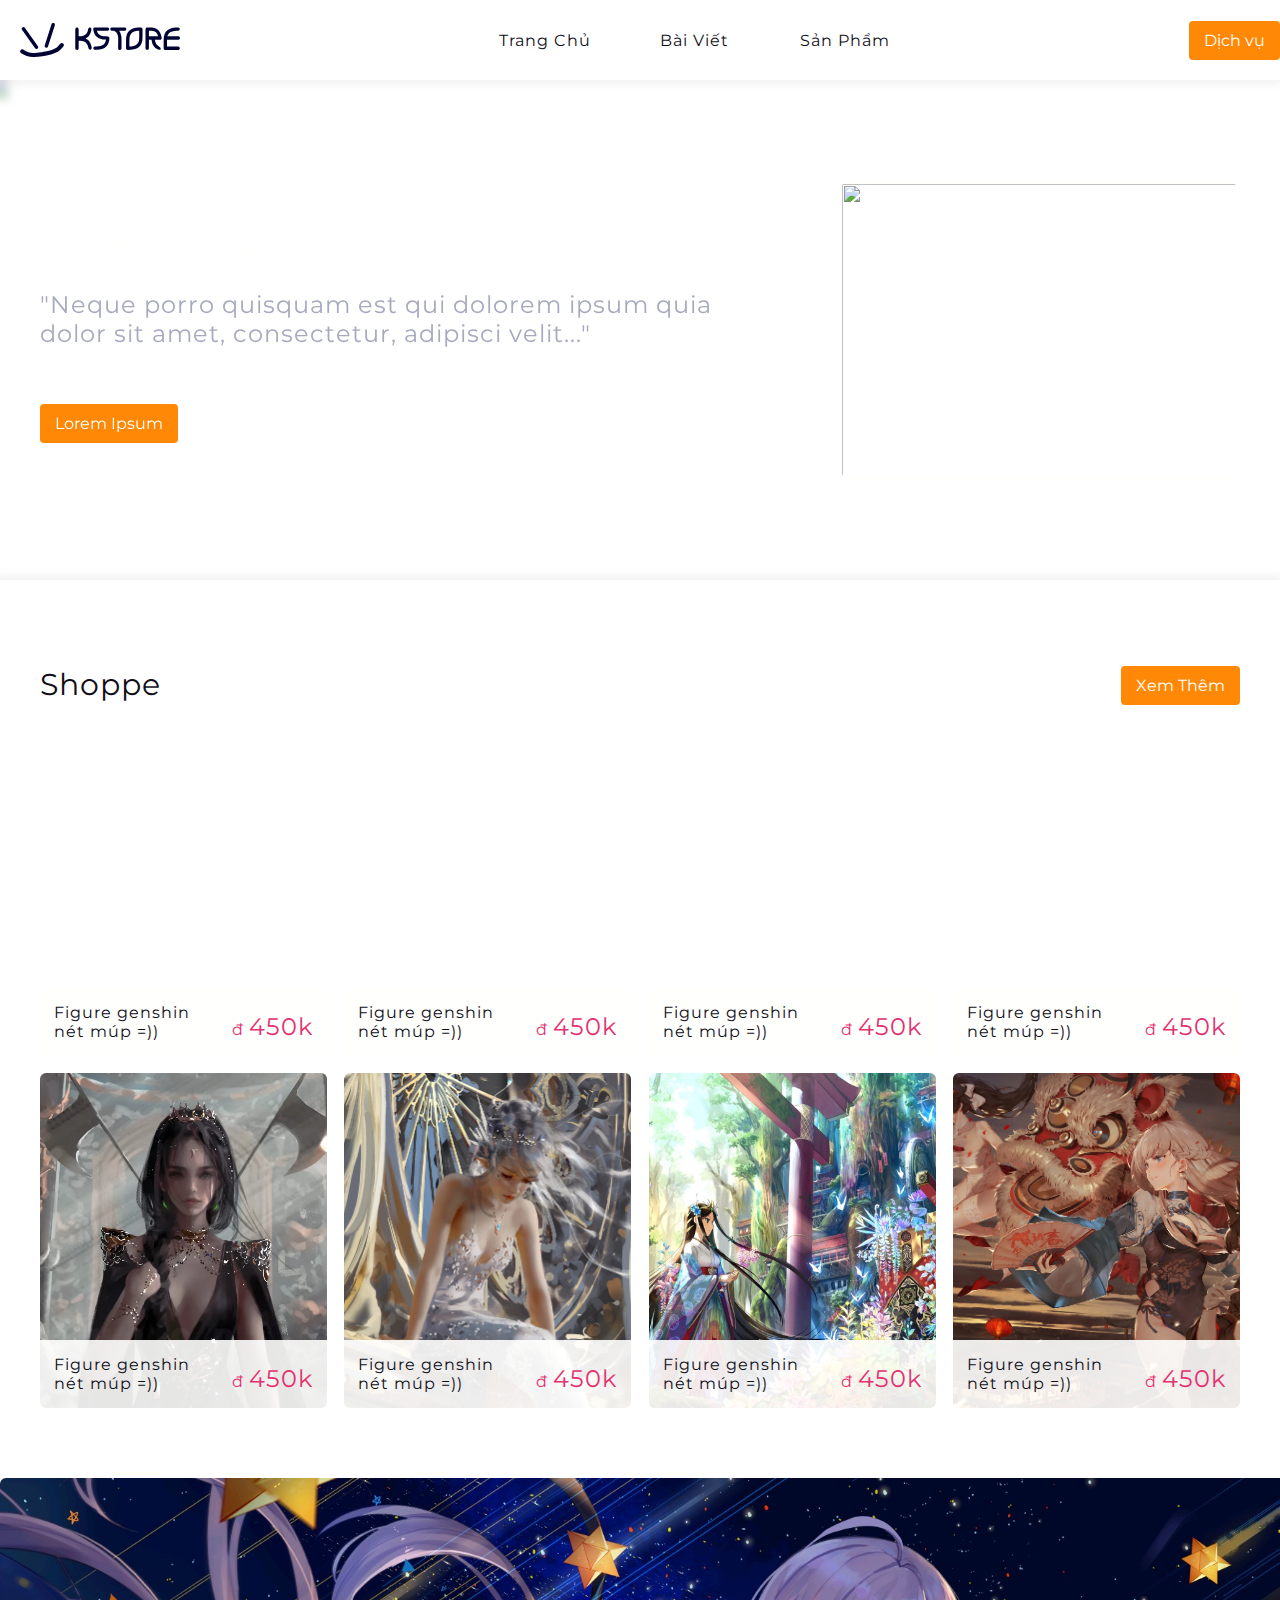
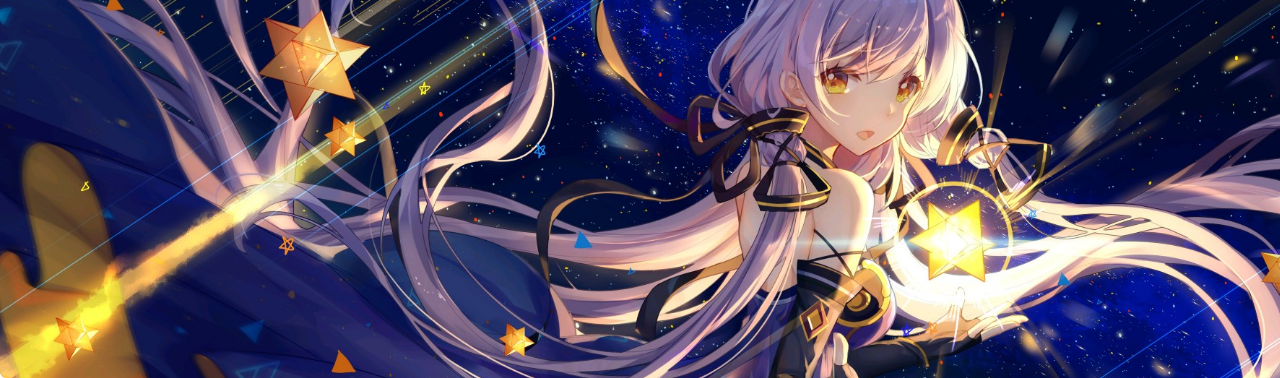
==== commit 63ef069d: "a" ====
--- a/index.html
+++ b/index.html
@@ -10,233 +10,186 @@
     <title>KStore bán đồ linh ta linh tinh</title>
 </head>
 <body>
-    <!-- header -->
     <header>
-        <div class="navbar container-body">
-            <div class="navbar__wrapper">
-                <ul class="navbar__list">
-                    <li class="navbar__logo">
-                        <a href="#" class="logo__wrapper">
-                            <svg id="Logo" data-name="Layer 1" xmlns="http://www.w3.org/2000/svg" viewBox="0 0 200 42.59"><defs><style>.cls-1{fill:#000333;}</style></defs><path class="cls-1" d="M17.45,71.29c-6.67.1-11-1.43-16.34-5.08A2.57,2.57,0,0,1,4,62c6,4.15,10.16,5.19,23,3.2l2.38-.37c12.82-2,16.47-4.25,20.93-10a2.57,2.57,0,0,1,4.06,3.14c-5.64,7.31-10.85,9.89-24.2,12l-2.38.37A77.55,77.55,0,0,1,17.45,71.29Z" transform="translate(0 -28.71)"/><path class="cls-1" d="M20.66,61.14a2.18,2.18,0,0,1-1.82-.92L2.69,37.5A2.2,2.2,0,1,1,6.27,35L22.42,57.67a2.19,2.19,0,0,1-1.76,3.47Z" transform="translate(0 -28.71)"/><path class="cls-1" d="M33,59.66a2.21,2.21,0,0,1-2.12-2.87l8.48-26.55a2.2,2.2,0,1,1,4.19,1.34L35,58.13A2.23,2.23,0,0,1,33,59.66Z" transform="translate(0 -28.71)"/><path class="cls-1" d="M69.06,60.42,69.1,37c0-2.6,1.65-2.76,2.09-2.76.8,0,2.08.24,2.12,2.56v8.58A27.12,27.12,0,0,0,77,45.26c5.54-.8,7.5-4.37,8.18-8.58.28-1.68,1.13-2.44,2.25-2.44s2.08.92,1.84,2.72c-.68,4.82-2.64,9.07-7.38,11.19,5,2.09,7,6.42,7.7,11.35.24,1.76-.72,2.73-1.84,2.73s-2-.76-2.25-2.45c-.68-4.21-2.64-7.82-8.18-8.62-.76-.08-2.24-.12-4-.16v9.38a1.86,1.86,0,0,1-2.12,1.93A1.91,1.91,0,0,1,69.06,60.42Zm.48-23.9v0Z" transform="translate(0 -28.71)"/><path class="cls-1" d="M91.56,36.64v-.28a1.8,1.8,0,0,1,1.32-2,2.7,2.7,0,0,1,.57-.08,1.11,1.11,0,0,1,.36,0c2.6,0,16,0,16,0,1.2,0,1.72,1.4,1.72,2.12,0,.56-.48,2.09-1.72,2.13H96.09c.92,3.37,3,6.09,7.78,6.77a35.89,35.89,0,0,0,4.21.16,8.67,8.67,0,0,1,2.65.37c.64.16,1.08.72,1,2,0,1-.12,1.85-.2,2.45-1.48,10.34-9.78,12-17.92,12a2.07,2.07,0,0,1,0-4.13c6.09,0,12.75-.73,13.87-8.5v-.12a35.34,35.34,0,0,1-4.21-.21C95.33,48.19,92.48,43,91.6,37v-.2a.14.14,0,0,0,0-.08Z" transform="translate(0 -28.71)"/><path class="cls-1" d="M112.9,36.36c0-.76.16-2.08,1.8-2.08h2a3.23,3.23,0,0,1,.64,0h13.87c1.21,0,1.73,1.4,1.73,2.12,0,.56-.48,2.09-1.73,2.13H124a13.68,13.68,0,0,1,2.65,6.77c.44,2.85.24,13.6.28,15a2,2,0,0,1-2.08,2.09c-.77,0-2.17-.48-2.17-1.85,0-.32.28-12.11-.08-14.63-.48-3.41-2-5.5-4.17-6.7l-1-.64h-2.57A1.92,1.92,0,0,1,112.9,36.36Z" transform="translate(0 -28.71)"/><path class="cls-1" d="M132.83,46.27c1.48-10.35,9.82-12,17.92-12h.32a2,2,0,0,1,2.09,2.08c0,1.36.2,11.11-.2,14-1.49,10.34-9.83,12-17.93,12h-.32a2,2,0,0,1-2.08-2.09C132.63,58.86,132.43,49.11,132.83,46.27Zm4,11.91c5.53-.2,11.07-1.49,12.07-8.5.24-1.81.16-7.9.12-11.31-5.58.2-11.07,1.48-12.07,8.5A111.88,111.88,0,0,0,136.8,58.18Z" transform="translate(0 -28.71)"/><path class="cls-1" d="M176.54,49a1.43,1.43,0,0,1-1.2.69h-6.7a5.16,5.16,0,0,0,.12,1,8.57,8.57,0,0,0,4.17,6.69c2.69,1.57,3.37,3.05,2.85,4.06s-1.69,1.4-5.05-.49c-3-1.76-5.34-4.73-6.06-9.7-.12-.76-.16-1.24-.2-1.56h-3.33V60.38A1.88,1.88,0,0,1,159,62.31a1.91,1.91,0,0,1-2.13-1.89l0-23.42c0-2.56,1.64-2.72,2.09-2.72h.36a9.41,9.41,0,0,1,1.12,0,44.16,44.16,0,0,1,4.85.24c8,1.12,10.83,6.33,11.71,12.39A2.4,2.4,0,0,1,176.54,49Zm-15.4-3.57h11.47a8.71,8.71,0,0,0-7.82-6.93c-.72-.08-2-.12-3.65-.16Z" transform="translate(0 -28.71)"/><path class="cls-1" d="M179.83,46.27c1.48-10.35,9.82-12,17.92-12a2,2,0,1,1,0,4.09c-5.69,0-11.82.64-13.55,7.05,4.57,0,14.08,0,14.08,0,1.2,0,1.72,1.41,1.72,2.17,0,.56-.48,2.08-1.72,2.13l-14.52,0c0,2.61,0,6.18,0,8.51,4.45,0,14.28,0,14.28,0,1.2,0,1.72,1.4,1.72,2.12,0,.56-.44,2.13-1.68,2.17l-16.33,0a2.72,2.72,0,0,1-.92-.16,1.82,1.82,0,0,1-1.24-1.93C179.63,58.86,179.43,49.11,179.83,46.27Z" transform="translate(0 -28.71)"/></svg>
-                        </a>
-                    </li>
-                    <li class="navbar__menu">
-                        <ul class="nb__menu--list">
-                            <li class="menu__list--item">
-                                <a href="#" class="section__itemMenu">
-                                    <span class="menu__item--text">Trang chủ</span>
-                                </a>
-                            </li>
-                            <li class="menu__list--item">
-                                <a href="#" class="section__itemMenu">
-                                    <span class="menu__item--text">K Store là gì nhỉ ?:D</span>
-                                </a>
-                            </li>
-                            <li class="menu__list--item">
-                                <a href="#" class="section__itemMenu">
-                                    <span class="menu__item--text">Sản phẩm</span>
-                                </a>
-                            </li>
-                        </ul>
-                    </li>
-                    <li class="navbar__services">
-                        <button class="btn btn__services">
-                            <a href="#" class="section__services">
-                                <span class="servicesText">Dịch Vụ</span>
-                            </a>
-                        </button>
-                    </li>
-                </ul>
+        <div class="navbar c130">
+            <div class="navbar__list">
+                <a href="#" class="logo">
+                    <svg id="logo" data-name="logo_main" xmlns="http://www.w3.org/2000/svg" viewBox="0 0 200 42.59"><defs><style>.cls-1{fill:#000333;}</style></defs><path class="cls-1" d="M17.45,71.29c-6.67.1-11-1.43-16.34-5.08A2.57,2.57,0,0,1,4,62c6,4.15,10.16,5.19,23,3.2l2.38-.37c12.82-2,16.47-4.25,20.93-10a2.57,2.57,0,0,1,4.06,3.14c-5.64,7.31-10.85,9.89-24.2,12l-2.38.37A77.55,77.55,0,0,1,17.45,71.29Z" transform="translate(0 -28.71)"/><path class="cls-1" d="M20.66,61.14a2.18,2.18,0,0,1-1.82-.92L2.69,37.5A2.2,2.2,0,1,1,6.27,35L22.42,57.67a2.19,2.19,0,0,1-1.76,3.47Z" transform="translate(0 -28.71)"/><path class="cls-1" d="M33,59.66a2.21,2.21,0,0,1-2.12-2.87l8.48-26.55a2.2,2.2,0,1,1,4.19,1.34L35,58.13A2.23,2.23,0,0,1,33,59.66Z" transform="translate(0 -28.71)"/><path class="cls-1" d="M69.06,60.42,69.1,37c0-2.6,1.65-2.76,2.09-2.76.8,0,2.08.24,2.12,2.56v8.58A27.12,27.12,0,0,0,77,45.26c5.54-.8,7.5-4.37,8.18-8.58.28-1.68,1.13-2.44,2.25-2.44s2.08.92,1.84,2.72c-.68,4.82-2.64,9.07-7.38,11.19,5,2.09,7,6.42,7.7,11.35.24,1.76-.72,2.73-1.84,2.73s-2-.76-2.25-2.45c-.68-4.21-2.64-7.82-8.18-8.62-.76-.08-2.24-.12-4-.16v9.38a1.86,1.86,0,0,1-2.12,1.93A1.91,1.91,0,0,1,69.06,60.42Zm.48-23.9v0Z" transform="translate(0 -28.71)"/><path class="cls-1" d="M91.56,36.64v-.28a1.8,1.8,0,0,1,1.32-2,2.7,2.7,0,0,1,.57-.08,1.11,1.11,0,0,1,.36,0c2.6,0,16,0,16,0,1.2,0,1.72,1.4,1.72,2.12,0,.56-.48,2.09-1.72,2.13H96.09c.92,3.37,3,6.09,7.78,6.77a35.89,35.89,0,0,0,4.21.16,8.67,8.67,0,0,1,2.65.37c.64.16,1.08.72,1,2,0,1-.12,1.85-.2,2.45-1.48,10.34-9.78,12-17.92,12a2.07,2.07,0,0,1,0-4.13c6.09,0,12.75-.73,13.87-8.5v-.12a35.34,35.34,0,0,1-4.21-.21C95.33,48.19,92.48,43,91.6,37v-.2a.14.14,0,0,0,0-.08Z" transform="translate(0 -28.71)"/><path class="cls-1" d="M112.9,36.36c0-.76.16-2.08,1.8-2.08h2a3.23,3.23,0,0,1,.64,0h13.87c1.21,0,1.73,1.4,1.73,2.12,0,.56-.48,2.09-1.73,2.13H124a13.68,13.68,0,0,1,2.65,6.77c.44,2.85.24,13.6.28,15a2,2,0,0,1-2.08,2.09c-.77,0-2.17-.48-2.17-1.85,0-.32.28-12.11-.08-14.63-.48-3.41-2-5.5-4.17-6.7l-1-.64h-2.57A1.92,1.92,0,0,1,112.9,36.36Z" transform="translate(0 -28.71)"/><path class="cls-1" d="M132.83,46.27c1.48-10.35,9.82-12,17.92-12h.32a2,2,0,0,1,2.09,2.08c0,1.36.2,11.11-.2,14-1.49,10.34-9.83,12-17.93,12h-.32a2,2,0,0,1-2.08-2.09C132.63,58.86,132.43,49.11,132.83,46.27Zm4,11.91c5.53-.2,11.07-1.49,12.07-8.5.24-1.81.16-7.9.12-11.31-5.58.2-11.07,1.48-12.07,8.5A111.88,111.88,0,0,0,136.8,58.18Z" transform="translate(0 -28.71)"/><path class="cls-1" d="M176.54,49a1.43,1.43,0,0,1-1.2.69h-6.7a5.16,5.16,0,0,0,.12,1,8.57,8.57,0,0,0,4.17,6.69c2.69,1.57,3.37,3.05,2.85,4.06s-1.69,1.4-5.05-.49c-3-1.76-5.34-4.73-6.06-9.7-.12-.76-.16-1.24-.2-1.56h-3.33V60.38A1.88,1.88,0,0,1,159,62.31a1.91,1.91,0,0,1-2.13-1.89l0-23.42c0-2.56,1.64-2.72,2.09-2.72h.36a9.41,9.41,0,0,1,1.12,0,44.16,44.16,0,0,1,4.85.24c8,1.12,10.83,6.33,11.71,12.39A2.4,2.4,0,0,1,176.54,49Zm-15.4-3.57h11.47a8.71,8.71,0,0,0-7.82-6.93c-.72-.08-2-.12-3.65-.16Z" transform="translate(0 -28.71)"/><path class="cls-1" d="M179.83,46.27c1.48-10.35,9.82-12,17.92-12a2,2,0,1,1,0,4.09c-5.69,0-11.82.64-13.55,7.05,4.57,0,14.08,0,14.08,0,1.2,0,1.72,1.41,1.72,2.17,0,.56-.48,2.08-1.72,2.13l-14.52,0c0,2.61,0,6.18,0,8.51,4.45,0,14.28,0,14.28,0,1.2,0,1.72,1.4,1.72,2.12,0,.56-.44,2.13-1.68,2.17l-16.33,0a2.72,2.72,0,0,1-.92-.16,1.82,1.82,0,0,1-1.24-1.93C179.63,58.86,179.43,49.11,179.83,46.27Z" transform="translate(0 -28.71)"/></svg>
+                </a>
+                <div class="section__list">
+                    <ul>
+                        <li class="section__item">
+                            <a href="#" class="select">Trang Chủ</a>
+                        </li>
+                        <li class="section__item">
+                            <a href="#" class="select">Bài Viết</a>
+                        </li>
+                        <li class="section__item">
+                            <a href="#" class="select">Sản Phẩm</a>
+                        </li>
+                    </ul>
+                </div>
+                <div class="services">
+                    <button class="btn">
+                        <a href="#" id="services-item">Dịch vụ</a>
+                    </button>
+                </div>
             </div>
         </div>
     </header>
-    <div class="home__page container-body">
-        <div class="home__page--main container-body">
-            <div class="home__page--wrapper">
-                <div class="container-content hg-fixSize">
-                    <div class="home__page--left">
-                        <div class="home__papge--left--wrapper">
-                            <h2 class="hg__title">Lorem Ipsum</h2>
-                            <span class="hg__subtitle">"Neque porro quisquam est qui dolorem ipsum quia dolor sit amet, consectetur, adipisci velit..."</span>
-                        </div>
-                        <button class="btn btnHome">
-                            <a href="#" class="section__Home">Lorem Ipsum</a>
-                        </button>
+    <div class="banner c130">
+        <div class="banner__content c120">
+            <div class="home-content__left">
+                <div class="banner__context">
+                    <div class="banner__title">
+                        <span>Lorem Ipsum</span>
                     </div>
-            
-                    <div class="home__page--right">
-                        <img src="./img/picture/post (13).jpg" alt="">
+                    <div class="banner__subtitle">
+                        <span>"Neque porro quisquam est qui dolorem ipsum quia dolor sit amet, consectetur, adipisci velit..."</span>
                     </div>
                 </div>
+                <button class="btn">
+                    <a href="#" class="seeMore">Lorem Ipsum</a>
+                </button>
+            </div>
+            <div class="banner-content__right">
+                <img src="./img/picture/picture (1).jpg" alt="">
             </div>
         </div>
-       
-        <div class="home__page--image">
-            <div class="hg__image--wrapper">
-                <img src="./img/picture/post (13).jpg" alt="">
+        <div class="banner__background c130">
+            <div class="banner__image">
+                <div class="layerBlur">
+                </div>
+                <img src="./img/picture/picture (1).jpg" alt="">
             </div>
         </div>
     </div>
-    <div class="bp container-content">
-        <div class="bp__header">
-            <a href="#"class="bp__title">
-                <h2 class="title">Lorem Ipsum</h2>
-            </a>
-            <section>
-                <button class="btn btnViewMore">
-                    <a href="#" class="section__viewMore">Xem Thêm</a>
-                </button>
-            </section>
+    <div class="shop c120">
+        <div class="shop__header">
+            <div class="title">
+                <span>Shoppe</span>
+            </div>
+            <button class="btn">
+                <a href="#" class="seeMore">Xem Thêm</a>
+            </button>
+        </div>
+        <div class="shop__box c120">
+            <figure>
+                <a href="#" class="link-figure">
+                    <div class="figure__context">
+                        <div class="figure__title">
+                            <span>Figure genshin nét múp =))</span> 
+                        </div>
+                        <div class="figure__price"><span>đ</span>450k</div>
+                    </div>
+                    <div class="figure__view">
+                        <img src="./img/picture/picture (13).jpg" alt="">
+                    </div>
+                </a>
+            </figure>
+            <figure>
+                <a href="#" class="link-figure">
+                    <div class="figure__context">
+                        <div class="figure__title">
+                            <span>Figure genshin nét múp =))</span> 
+                        </div>
+                        <div class="figure__price"><span>đ</span>450k</div>
+                    </div>
+                    <div class="figure__view">
+                        <img src="./img/picture/picture (14).jpg" alt="">
+                    </div>
+                </a>
+            </figure>
+            <figure>
+                <a href="#" class="link-figure">
+                    <div class="figure__context">
+                        <div class="figure__title">
+                            <span>Figure genshin nét múp =))</span> 
+                        </div>
+                        <div class="figure__price"><span>đ</span>450k</div>
+                    </div>
+                    <div class="figure__view">
+                        <img src="./img/picture/picture (15).jpg" alt="">
+                    </div>
+                </a>
+            </figure>
+            <figure>
+                <a href="#" class="link-figure">
+                    <div class="figure__context">
+                        <div class="figure__title">
+                            <span>Figure genshin nét múp =))</span> 
+                        </div>
+                        <div class="figure__price"><span>đ</span>450k</div>
+                    </div>
+                    <div class="figure__view">
+                        <img src="./img/picture/picture (16).jpg" alt="">
+                    </div>
+                </a>
+            </figure>
+            <figure>
+                <a href="#" class="link-figure">
+                    <div class="figure__context">
+                        <div class="figure__title">
+                            <span>Figure genshin nét múp =))</span> 
+                        </div>
+                        <div class="figure__price"><span>đ</span>450k</div>
+                    </div>
+                    <div class="figure__view">
+                        <img src="./img/picture/picture (17).jpg" alt="">
+                    </div>
+                </a>
+            </figure>
+            <figure>
+                <a href="#" class="link-figure">
+                    <div class="figure__context">
+                        <div class="figure__title">
+                            <span>Figure genshin nét múp =))</span> 
+                        </div>
+                        <div class="figure__price"><span>đ</span>450k</div>
+                    </div>
+                    <div class="figure__view">
+                        <img src="./img/picture/picture (18).jpg" alt="">
+                    </div>
+                </a>
+            </figure>
+            <figure>
+                <a href="#" class="link-figure">
+                    <div class="figure__context">
+                        <div class="figure__title">
+                            <span>Figure genshin nét múp =))</span> 
+                        </div>
+                        <div class="figure__price"><span>đ</span>450k</div>
+                    </div>
+                    <div class="figure__view">
+                        <img src="./img/picture/picture (19).jpg" alt="">
+                    </div>
+                </a>
+            </figure>
+            <figure>
+                <a href="#" class="link-figure">
+                    <div class="figure__context">
+                        <div class="figure__title">
+                            <span>Figure genshin nét múp =))</span> 
+                        </div>
+                        <div class="figure__price"><span>đ</span>450k</div>
+                    </div>
+                    <div class="figure__view">
+                        <img src="./img/picture/picture (20).jpg" alt="">
+                    </div>
+                </a>
+            </figure>
             
+
         </div>
-        <div class="bp__content">
-            <div class="bp-content__right">
-                <div class="bg-c__image">
-                    <img src="./img/picture/Ghostblade_ (19).jpg" alt="">
-                </div>
-                <div class="bg-c__author">
-                    <div class="bg-c__author--info">
-                        <img src="./img/picture/Ghostblade_ (15).jpg" alt="">
-                        <span class="bg-c__author--name">Lorem Ipsum</span>
-                    </div>
-
-                    <div class="author-react">
-                        <ul class="auther-react__menu">
-                            <li class="a-r eye">
-                                <div id="author-r__numlive eye" style="padding-right: 6px;">10k</div>
-                                <div class="a-r__icon">
-                                    <svg xmlns="http://www.w3.org/2000/svg" viewBox="0 0 576 512"><!--! Font Awesome Pro 6.3.0 by @fontawesome - https://fontawesome.com License - https://fontawesome.com/license (Commercial License) Copyright 2023 Fonticons, Inc. --><path d="M288 32c-80.8 0-145.5 36.8-192.6 80.6C48.6 156 17.3 208 2.5 243.7c-3.3 7.9-3.3 16.7 0 24.6C17.3 304 48.6 356 95.4 399.4C142.5 443.2 207.2 480 288 480s145.5-36.8 192.6-80.6c46.8-43.5 78.1-95.4 93-131.1c3.3-7.9 3.3-16.7 0-24.6c-14.9-35.7-46.2-87.7-93-131.1C433.5 68.8 368.8 32 288 32zM144 256a144 144 0 1 1 288 0 144 144 0 1 1 -288 0zm144-64c0 35.3-28.7 64-64 64c-7.1 0-13.9-1.2-20.3-3.3c-5.5-1.8-11.9 1.6-11.7 7.4c.3 6.9 1.3 13.8 3.2 20.7c13.7 51.2 66.4 81.6 117.6 67.9s81.6-66.4 67.9-117.6c-11.1-41.5-47.8-69.4-88.6-71.1c-5.8-.2-9.2 6.1-7.4 11.7c2.1 6.4 3.3 13.2 3.3 20.3z"/></svg>
-                                </div>
-                            </li>
-                            <li class="a-r heart">
-                                <div id="author-r__numlive heart" style="padding-right: 6px;">20k</div>
-                                <div class="a-r__icon">
-                                    <svg xmlns="http://www.w3.org/2000/svg" viewBox="0 0 512 512"><!--! Font Awesome Pro 6.3.0 by @fontawesome - https://fontawesome.com License - https://fontawesome.com/license (Commercial License) Copyright 2023 Fonticons, Inc. --><path d="M47.6 300.4L228.3 469.1c7.5 7 17.4 10.9 27.7 10.9s20.2-3.9 27.7-10.9L464.4 300.4c30.4-28.3 47.6-68 47.6-109.5v-5.8c0-69.9-50.5-129.5-119.4-141C347 36.5 300.6 51.4 268 84L256 96 244 84c-32.6-32.6-79-47.5-124.6-39.9C50.5 55.6 0 115.2 0 185.1v5.8c0 41.5 17.2 81.2 47.6 109.5z"/></svg>
-                                </div>
-                            </li>
-                        </ul>
-                    </div>
-                </div>
-                <div class="bp-c__content">
-                    <h2 class="bg-c-c__title">What is Lorem Ipsum? Why do we use it?</h2>
-                    <span class="bg-c-c__subtile">Lorem Ipsum is simply dummy text of the printing and typesetting industry. Lorem Ipsum has been the industry's standard dummy text ever since the 1500s, when an unknown printer took a galley of type and scrambled it to make a type specimen book. It has survived not only five centuries, but also the leap into electronic typesetting, remaining essentially unchanged. It was popularised in the 1960s with the release of Letraset sheets containing Lorem Ipsum passages, and more recently with desktop publishing software like Aldus PageMaker including versions of Lorem Ipsum.</span>
-                </div>
-            </div>
-            <div class="bp-content__left">
-                <ul class="bp-box">
-                    <li class="bp-box-content-l">
-                        <div class="bg-c__image-l">
-                            <img src="./img/picture/Ghostblade_ (19).jpg" alt="">
-                        </div>
-                        <div class="bg-c-c-l">
-                            <div class="bg-c__author-l">
-                                <div class="bg-c__author--info">
-                                    <img src="./img/picture/Ghostblade_ (15).jpg" alt="">
-                                    <span class="bg-c__author--name">Lorem Ipsum</span>
-                                 </div>
-    
-                                <div class="author-react">
-                                    <ul class="auther-react__menu">
-                                        <li class="a-r eye">
-                                            <div id="author-r__numlive eye" style="padding-right: 6px;">90k</div>
-                                            <div class="a-r__icon">
-                                            <svg xmlns="http://www.w3.org/2000/svg" viewBox="0 0 576 512"><!--! Font Awesome Pro 6.3.0 by @fontawesome - https://fontawesome.com License - https://fontawesome.com/license (Commercial License) Copyright 2023 Fonticons, Inc. --><path d="M288 32c-80.8 0-145.5 36.8-192.6 80.6C48.6 156 17.3 208 2.5 243.7c-3.3 7.9-3.3 16.7 0 24.6C17.3 304 48.6 356 95.4 399.4C142.5 443.2 207.2 480 288 480s145.5-36.8 192.6-80.6c46.8-43.5 78.1-95.4 93-131.1c3.3-7.9 3.3-16.7 0-24.6c-14.9-35.7-46.2-87.7-93-131.1C433.5 68.8 368.8 32 288 32zM144 256a144 144 0 1 1 288 0 144 144 0 1 1 -288 0zm144-64c0 35.3-28.7 64-64 64c-7.1 0-13.9-1.2-20.3-3.3c-5.5-1.8-11.9 1.6-11.7 7.4c.3 6.9 1.3 13.8 3.2 20.7c13.7 51.2 66.4 81.6 117.6 67.9s81.6-66.4 67.9-117.6c-11.1-41.5-47.8-69.4-88.6-71.1c-5.8-.2-9.2 6.1-7.4 11.7c2.1 6.4 3.3 13.2 3.3 20.3z"/></svg>
-                                            </div>
-                                        </li>
-                                        <li class="a-r heart">
-                                            <div id="author-r__numlive heart" style="padding-right: 6px;">25k</div>
-                                            <div class="a-r__icon">
-                                                <svg xmlns="http://www.w3.org/2000/svg" viewBox="0 0 512 512"><!--! Font Awesome Pro 6.3.0 by @fontawesome - https://fontawesome.com License - https://fontawesome.com/license (Commercial License) Copyright 2023 Fonticons, Inc. --><path d="M47.6 300.4L228.3 469.1c7.5 7 17.4 10.9 27.7 10.9s20.2-3.9 27.7-10.9L464.4 300.4c30.4-28.3 47.6-68 47.6-109.5v-5.8c0-69.9-50.5-129.5-119.4-141C347 36.5 300.6 51.4 268 84L256 96 244 84c-32.6-32.6-79-47.5-124.6-39.9C50.5 55.6 0 115.2 0 185.1v5.8c0 41.5 17.2 81.2 47.6 109.5z"/></svg>
-                                            </div>
-                                        </li>
-                                    </ul>
-                                </div>
-                            </div>
-                            <div class="bp-c__content-l">
-                                <h2 class="bg-c-c__title-l">What is Lorem Ipsum? Why do we use it?</h2>
-                                <span class="bg-c-c__subtile-l">Lorem Ipsum is simply dummy text of the printing and typesetting industry. Lorem Ipsum has been the industry's standard dummy text ever since the 1500s, when an unknown printer took a galley of type and scrambled it to make a type specimen book. It has survived not only five centuries, but also the leap into electronic typesetting, remaining essentially unchanged. It was popularised in the 1960s with the release of Letraset sheets containing Lorem Ipsum passages, and more recently with desktop publishing software like Aldus PageMaker including versions of Lorem Ipsum.</span>
-                            </div>
-                        </div>
-                        
-                    </li>
-                    <li class="bp-box-content-l">
-                        <div class="bg-c__image-l">
-                            <img src="./img/picture/Ghostblade_ (19).jpg" alt="">
-                        </div>
-                        <div class="bg-c-c-l">
-                            <div class="bg-c__author-l">
-                                <div class="bg-c__author--info">
-                                    <img src="./img/picture/Ghostblade_ (15).jpg" alt="">
-                                    <span class="bg-c__author--name">Lorem Ipsum</span>
-                                 </div>
-    
-                                <div class="author-react">
-                                    <ul class="auther-react__menu">
-                                        <li class="a-r eye">
-                                            <div id="author-r__numlive eye" style="padding-right: 6px;">12k</div>
-                                            <div class="a-r__icon">
-                                            <svg xmlns="http://www.w3.org/2000/svg" viewBox="0 0 576 512"><!--! Font Awesome Pro 6.3.0 by @fontawesome - https://fontawesome.com License - https://fontawesome.com/license (Commercial License) Copyright 2023 Fonticons, Inc. --><path d="M288 32c-80.8 0-145.5 36.8-192.6 80.6C48.6 156 17.3 208 2.5 243.7c-3.3 7.9-3.3 16.7 0 24.6C17.3 304 48.6 356 95.4 399.4C142.5 443.2 207.2 480 288 480s145.5-36.8 192.6-80.6c46.8-43.5 78.1-95.4 93-131.1c3.3-7.9 3.3-16.7 0-24.6c-14.9-35.7-46.2-87.7-93-131.1C433.5 68.8 368.8 32 288 32zM144 256a144 144 0 1 1 288 0 144 144 0 1 1 -288 0zm144-64c0 35.3-28.7 64-64 64c-7.1 0-13.9-1.2-20.3-3.3c-5.5-1.8-11.9 1.6-11.7 7.4c.3 6.9 1.3 13.8 3.2 20.7c13.7 51.2 66.4 81.6 117.6 67.9s81.6-66.4 67.9-117.6c-11.1-41.5-47.8-69.4-88.6-71.1c-5.8-.2-9.2 6.1-7.4 11.7c2.1 6.4 3.3 13.2 3.3 20.3z"/></svg>
-                                            </div>
-                                        </li>
-                                        <li class="a-r heart">
-                                            <div id="author-r__numlive heart" style="padding-right: 6px;">51k</div>
-                                            <div class="a-r__icon">
-                                                <svg xmlns="http://www.w3.org/2000/svg" viewBox="0 0 512 512"><!--! Font Awesome Pro 6.3.0 by @fontawesome - https://fontawesome.com License - https://fontawesome.com/license (Commercial License) Copyright 2023 Fonticons, Inc. --><path d="M47.6 300.4L228.3 469.1c7.5 7 17.4 10.9 27.7 10.9s20.2-3.9 27.7-10.9L464.4 300.4c30.4-28.3 47.6-68 47.6-109.5v-5.8c0-69.9-50.5-129.5-119.4-141C347 36.5 300.6 51.4 268 84L256 96 244 84c-32.6-32.6-79-47.5-124.6-39.9C50.5 55.6 0 115.2 0 185.1v5.8c0 41.5 17.2 81.2 47.6 109.5z"/></svg>
-                                            </div>
-                                        </li>
-                                    </ul>
-                                </div>
-                            </div>
-                            <div class="bp-c__content-l">
-                                <h2 class="bg-c-c__title-l">What is Lorem Ipsum? Why do we use it?</h2>
-                                <span class="bg-c-c__subtile-l">Lorem Ipsum is simply dummy text of the printing and typesetting industry. Lorem Ipsum has been the industry's standard dummy text ever since the 1500s, when an unknown printer took a galley of type and scrambled it to make a type specimen book. It has survived not only five centuries, but also the leap into electronic typesetting, remaining essentially unchanged. It was popularised in the 1960s with the release of Letraset sheets containing Lorem Ipsum passages, and more recently with desktop publishing software like Aldus PageMaker including versions of Lorem Ipsum.</span>
-                            </div>
-                        </div>
-                        
-                    </li>
-                    <li class="bp-box-content-l">
-                        <div class="bg-c__image-l">
-                            <img src="./img/picture/Ghostblade_ (19).jpg" alt="">
-                        </div>
-                        <div class="bg-c-c-l">
-                            <div class="bg-c__author-l">
-                                <div class="bg-c__author--info">
-                                    <img src="./img/picture/Ghostblade_ (15).jpg" alt="">
-                                    <span class="bg-c__author--name">Lorem Ipsum</span>
-                                 </div>
-    
-                                <div class="author-react">
-                                    <ul class="auther-react__menu">
-                                        <li class="a-r eye">
-                                            <div id="author-r__numlive eye" style="padding-right: 6px;">3k</div>
-                                            <div class="a-r__icon">
-                                            <svg xmlns="http://www.w3.org/2000/svg" viewBox="0 0 576 512"><!--! Font Awesome Pro 6.3.0 by @fontawesome - https://fontawesome.com License - https://fontawesome.com/license (Commercial License) Copyright 2023 Fonticons, Inc. --><path d="M288 32c-80.8 0-145.5 36.8-192.6 80.6C48.6 156 17.3 208 2.5 243.7c-3.3 7.9-3.3 16.7 0 24.6C17.3 304 48.6 356 95.4 399.4C142.5 443.2 207.2 480 288 480s145.5-36.8 192.6-80.6c46.8-43.5 78.1-95.4 93-131.1c3.3-7.9 3.3-16.7 0-24.6c-14.9-35.7-46.2-87.7-93-131.1C433.5 68.8 368.8 32 288 32zM144 256a144 144 0 1 1 288 0 144 144 0 1 1 -288 0zm144-64c0 35.3-28.7 64-64 64c-7.1 0-13.9-1.2-20.3-3.3c-5.5-1.8-11.9 1.6-11.7 7.4c.3 6.9 1.3 13.8 3.2 20.7c13.7 51.2 66.4 81.6 117.6 67.9s81.6-66.4 67.9-117.6c-11.1-41.5-47.8-69.4-88.6-71.1c-5.8-.2-9.2 6.1-7.4 11.7c2.1 6.4 3.3 13.2 3.3 20.3z"/></svg>
-                                            </div>
-                                        </li>
-                                        <li class="a-r heart">
-                                            <div id="author-r__numlive heart" style="padding-right: 6px;">18k</div>
-                                            <div class="a-r__icon">
-                                                <svg xmlns="http://www.w3.org/2000/svg" viewBox="0 0 512 512"><!--! Font Awesome Pro 6.3.0 by @fontawesome - https://fontawesome.com License - https://fontawesome.com/license (Commercial License) Copyright 2023 Fonticons, Inc. --><path d="M47.6 300.4L228.3 469.1c7.5 7 17.4 10.9 27.7 10.9s20.2-3.9 27.7-10.9L464.4 300.4c30.4-28.3 47.6-68 47.6-109.5v-5.8c0-69.9-50.5-129.5-119.4-141C347 36.5 300.6 51.4 268 84L256 96 244 84c-32.6-32.6-79-47.5-124.6-39.9C50.5 55.6 0 115.2 0 185.1v5.8c0 41.5 17.2 81.2 47.6 109.5z"/></svg>
-                                            </div>
-                                        </li>
-                                    </ul>
-                                </div>
-                            </div>
-                            <div class="bp-c__content-l">
-                                <h2 class="bg-c-c__title-l">What is Lorem Ipsum? Why do we use it?</h2>
-                                <span class="bg-c-c__subtile-l">Lorem Ipsum is simply dummy text of the printing and typesetting industry. Lorem Ipsum has been the industry's standard dummy text ever since the 1500s, when an unknown printer took a galley of type and scrambled it to make a type specimen book. It has survived not only five centuries, but also the leap into electronic typesetting, remaining essentially unchanged. It was popularised in the 1960s with the release of Letraset sheets containing Lorem Ipsum passages, and more recently with desktop publishing software like Aldus PageMaker including versions of Lorem Ipsum.</span>
-                            </div>
-                        </div>
-                        
-                    </li>
-                </ul>
-            </div>
+    </div>
+    <div class="post">
+        <div class="post__banner ">
+            <img src="./img/picture/picture (35).jpg" alt="">
+        </div>
+        <div class="post__context">
+            
         </div>
     </div>
 
-
-
-
-
     <script src="./js/main.js"></script>
 </html>--- a/css/index.css
+++ b/css/index.css
@@ -11,9 +11,7 @@
   --font-size-lg: 3rem;
   --font-size-xl: 4rem;
 }
-body {
-  height: 2000px;
-}
+
 /* scrolbar */
 body::-webkit-scrollbar {
   width: 10px;
@@ -40,14 +38,6 @@
 ::selection {
   color: var(--secondary);
   background: var(--text);
-}
-.container-body {
-  max-width: 130rem;
-  margin: 0 auto;
-}
-.container-content {
-  max-width: 120rem;
-  margin: 0 auto;
 }
 
 body {
@@ -81,244 +71,198 @@
 i {
   font-size: var(--font-size-md);
 }
+
 .btn {
   color: var(--white);
   border-radius: 4px;
   padding: 10px 15px 10px 15px;
   background-color: var(--btn);
 }
+.c130{
+  max-width: 130rem;
+  margin: 0 auto;
+}
+.c120 {
+  max-width: 120rem;
+  margin: 0 auto;
+}
+
+/* header */
+.navbar {
+  display: flex;
+  align-items: center;
+  height: 8rem;
+}
+.navbar__list {
+  display: flex;
+  width: 100%;
+  height: 6rem;
+  justify-content: space-between;
+  align-items: center;
+}
+.logo {
+  display: flex;
+  justify-content: center;
+  align-items: center;
+  height: 100%;
+  width: 20rem;
+}
+.logo svg {
+  width: calc(100% - 20%);
+  height: 4rem;
+}
+.section__list ul {
+  display: flex;
+}
+.section__item {
+  display: flex;
+  justify-content: center;
+  align-items: center;
+  width: 15rem;
+  height: 3rem;
+}
+.select,
+#services-item {
+  font-size: var(--font-size-sm);
+}
+.select:hover {
+  color: var(--btn);
+}
+/* header */
+
+
+
+.banner {
+  display: grid;
+  justify-content: center;
+  align-items: center;
+  justify-items: center;
+}
+
+.banner__content {
+  display: flex;
+  width: 100%;
+  height: 50rem;
+  position: absolute;
+  justify-content: space-between;
+  align-items: center;
+  z-index: 3;
+}
+.banner-content__right img {
+  object-fit: cover;
+  object-position: center;
+  width: 40.2rem;
+  height: 30rem;
+  border: solid var(--white) 4px;
+}
+.banner__context {
+  max-width: 70rem;
+  padding-bottom: 56px;
+}
+.banner__title {
+  font-size: var(--font-size-xl);
+  color: var(--white);
+  padding-bottom: 23px;
+}
+.banner__subtitle {
+  font-size: var(--font-size-md);
+  color: var(--paragraph);
+}
+.banner__image {
+  width: 130rem;
+  height: 50rem;
+}
+.banner__image img {
+  width: 100%;
+  height: 100%;
+  border-radius: 12px;
+  object-fit: cover;
+  object-position: top;
+  z-index: 1;
+}
+.layerBlur {
+  position: absolute;
+  width: 130rem;
+  height: 50rem;
+  border-radius: 12px;
+  -webkit-backdrop-filter: blur(5px);
+  backdrop-filter: blur(5px);
+  z-index: 2;
+}
+
+.shop {
+  padding-top: 86px;
+}
+.shop__header {
+  display: flex;
+  justify-content: space-between;
+}
 .title {
-  font-size: var(--font-size-xl);
-}
-/* header */
-.navbar,
-.navbar__wrapper,
-.navbar__list {
-  height: 8rem;
-}
-.navbar__list {
-  display: flex;
-  align-items: center;
-  justify-content: space-between;
-}
-.navbar__logo {
-  width: 250px;
-  height: 50px;
-}
-.logo__wrapper {
-  display: flex;
-  justify-content: center;
-  align-items: center;
-  width: 100%;
-  height: 100%;
-}
-.logo__wrapper svg {
-  max-width: 70%;
-}
-
-.navbar__menu {
-  width: 50rem;
-  height: 30px;
-}
-.nb__menu--list {
-  display: flex;
-  width: 100%;
-  justify-content: space-between;
-  align-self: center;
-}
-.menu__list--item {
-  padding-bottom: 6px;
-}
-.menu__list--item:hover {
+  font-size: var(--font-size-lg);
+}
+.shop__box {
+  display: grid;
+  grid-template-columns: repeat(4, 1fr);
+  gap: 17px;
+  padding-top: 16px;
+}
+figure {
+  display: block;
+  width: 287px;
+  height: 335px;
+}
+.link-figure {
+  display: grid;
+  justify-content: center;
+  width: 287px;
+  align-items: end;
+}
+.figure__context {
+  display: flex;
+  width: 287px;
+  justify-content: space-around;
+  position: absolute;
+  padding-bottom: 15px;
+  align-items: flex-end;
+  z-index: 2;
+}
+.figure__context::before {
+  position: absolute;
+  content: '';
+  width: 100%;
+  height: 68px;
+  opacity: 0.9;
+  bottom: 0;
+  background-color: var(--white);
+  z-index: -1;
+}
+.figure__title {
+  font-size: var(--font-size-sm);
+  color: var(--primary);
+  width: 150px;
+}
+.figure__price {
   color: var(--teriary);
-  border-radius: 2px;
-  border-bottom: #FF8906 solid 4px;
-}
-
-.home__page {
+  font-size: var(--font-size-md);
+}
+.figure__price span {
+  color: var(--teriary);
+  font-size: var(--font-size-sm);
+  padding-right: 5px;
+}
+.figure__view  img {
+  max-width: 287px;
+  height: 335px;
+  object-fit: cover;
+}
+
+.post {
+  padding-top: 70px;
+}
+.post__banner img {
+  width: 130rem;
   max-height: 50rem;
-  padding-top: 26px;
-}
-.home__page--main {
-  height: 50rem;
-  position: absolute;
-  z-index: 2;
-}
-.home__page--wrapper {
-  display: flex;
-  height: 50rem;
-  width: 130rem;
-
-}
-.hg-fixSize {
-  display: flex;
-  width: 120rem;
-  justify-content: center;
-  align-items: center;
-}
-.home__page--right img {
-  max-width: 42.7rem;
-  border: var(--white) solid 4px;
-}
-
-
-.home__page--left {
-  width: 700px; 
-}
-.hg__title {
-  color: var(--white);
-  font-size: var(--font-size-xl);
-  padding-bottom: 25px;
-}
-.hg__subtitle {
-  color: var(--paragraph);
-  font-size: var(--font-size-md);
-}
-.btnHome {
-  margin-top: 55px;
-
-}
-
-.home__page--image {
-  height: 50rem;
-}
-.home__page--image img {
-  position: absolute;
-  width: 130rem;
-  height: 500px;
-  object-fit: cover;
-  object-position: center;
-  z-index: 1;  
-  filter: blur(5px) brightness(50%); 
-  clip-path: polygon(0 0, 100% 0, 100% 100%, 0% 100%);
-}
-
-.bp {
-  padding-top: 70px;
-}
-.bp__header {
-  display: flex;
-  justify-content: space-between;
-  align-items: center;
-}
-
-.bg-c__image img {
-  width: 60rem;
-  height: 291px;
-  object-fit: cover;
-  object-position:center;
-}
-
-.bp__content {
-  display: flex;
-  justify-content: space-between;
-  padding-top: 12px;
-}
-.bp-content__right {
-  max-width: 60rem;
-}
-.bg-c__author {
-  display: flex;
-  width: 60rem;
-  justify-content: space-between;
-  padding-top: 10px;
-}
-.bg-c__author img {
-  width: 1.5rem;
-  height: 1.5rem;
-  object-fit: cover;
-  object-position:center;
-  border-radius: 50%;
-}
-
-.bg-c__author--info {
-  display: flex;
-}
-.bg-c__author--name {
-  padding-left: 10px;
-  font-size: var(--font-size-xsm);
-}
-
-.auther-react__menu {
-  display: flex;
-}
-.a-r {
-  display: flex;
-}
-.a-r:nth-child(1) { 
-  padding-right: 25px;
-}
-.author-r__numlive {
-  font-size: var(--font-size-xsm);
-}
-.pdr-mid {
-  padding-right: 12px;
-}
-.a-r__icon,
-.a-r__icon svg {
-  height: 10px;
-}
-
-.bp-c__content {
-  padding-top: 9px;
-}
-.bg-c-c__subtile {
-  padding-top: 15px;
-  overflow: hidden;
-  text-overflow: ellipsis;
-  display: -webkit-box;
-   -webkit-line-clamp: 3; /* number of lines to show */
-           line-clamp: 3; 
-   -webkit-box-orient: vertical;
-}
-.bp-content__left,
-.bp-box {
-  width: 581px;
-  height: 450px;
-}
-.bp-box {
-  display: grid;
-  justify-content: space-between;
-}
-
-.bp-box-content-l {
-  display: flex;
-  max-width: 581px;
-}
-.bg-c-c-l {
-  display: grid;
-}
-.bg-c-c-l {
-  padding-left: 15px;
-}
-
-.bg-c__image-l img {
-  width: 247px;
-}
-.bg-c__author-l {
-  display: flex;
-  justify-content: space-between;
-}
-.bg-c__author-l img {
-  width: 1.5rem;
-  height: 1.5rem;
-  object-fit: cover;
-  object-position:center;
-  border-radius: 50%;
-}
-.bp-c__content-l {
-  width: 100%;
-}
-.bg-c-c__title-l {
-  font-size: var(--font-size-sm);
-}
-.bg-c-c__subtile-l {
-  font-size: var(--font-size-xsm);
-  padding-top: 15px;
-  overflow: hidden;
-  text-overflow: ellipsis;
-  display: -webkit-box;
-   -webkit-line-clamp: 3; /* number of lines to show */
-           line-clamp: 3; 
-   -webkit-box-orient: vertical;
+  object-fit: cover;
+  object-position: top;
+  margin: 0 auto;
 }